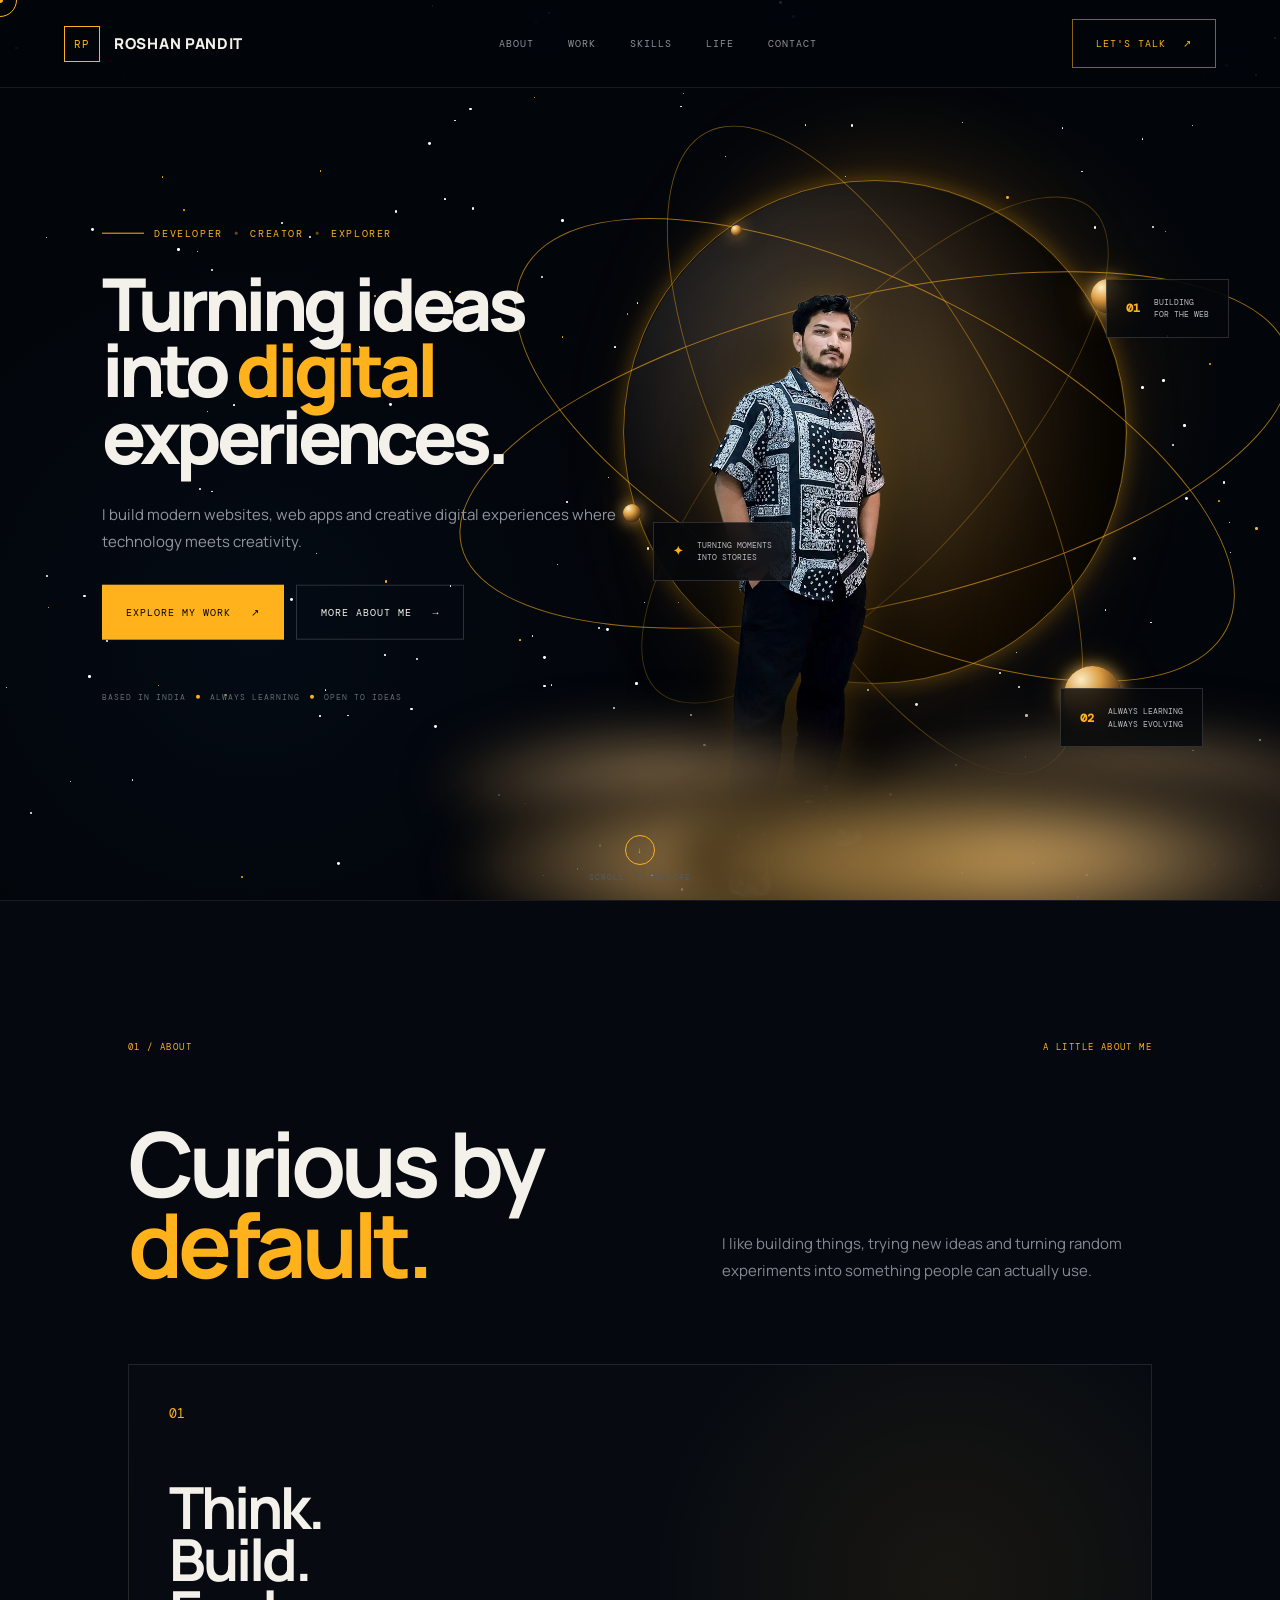
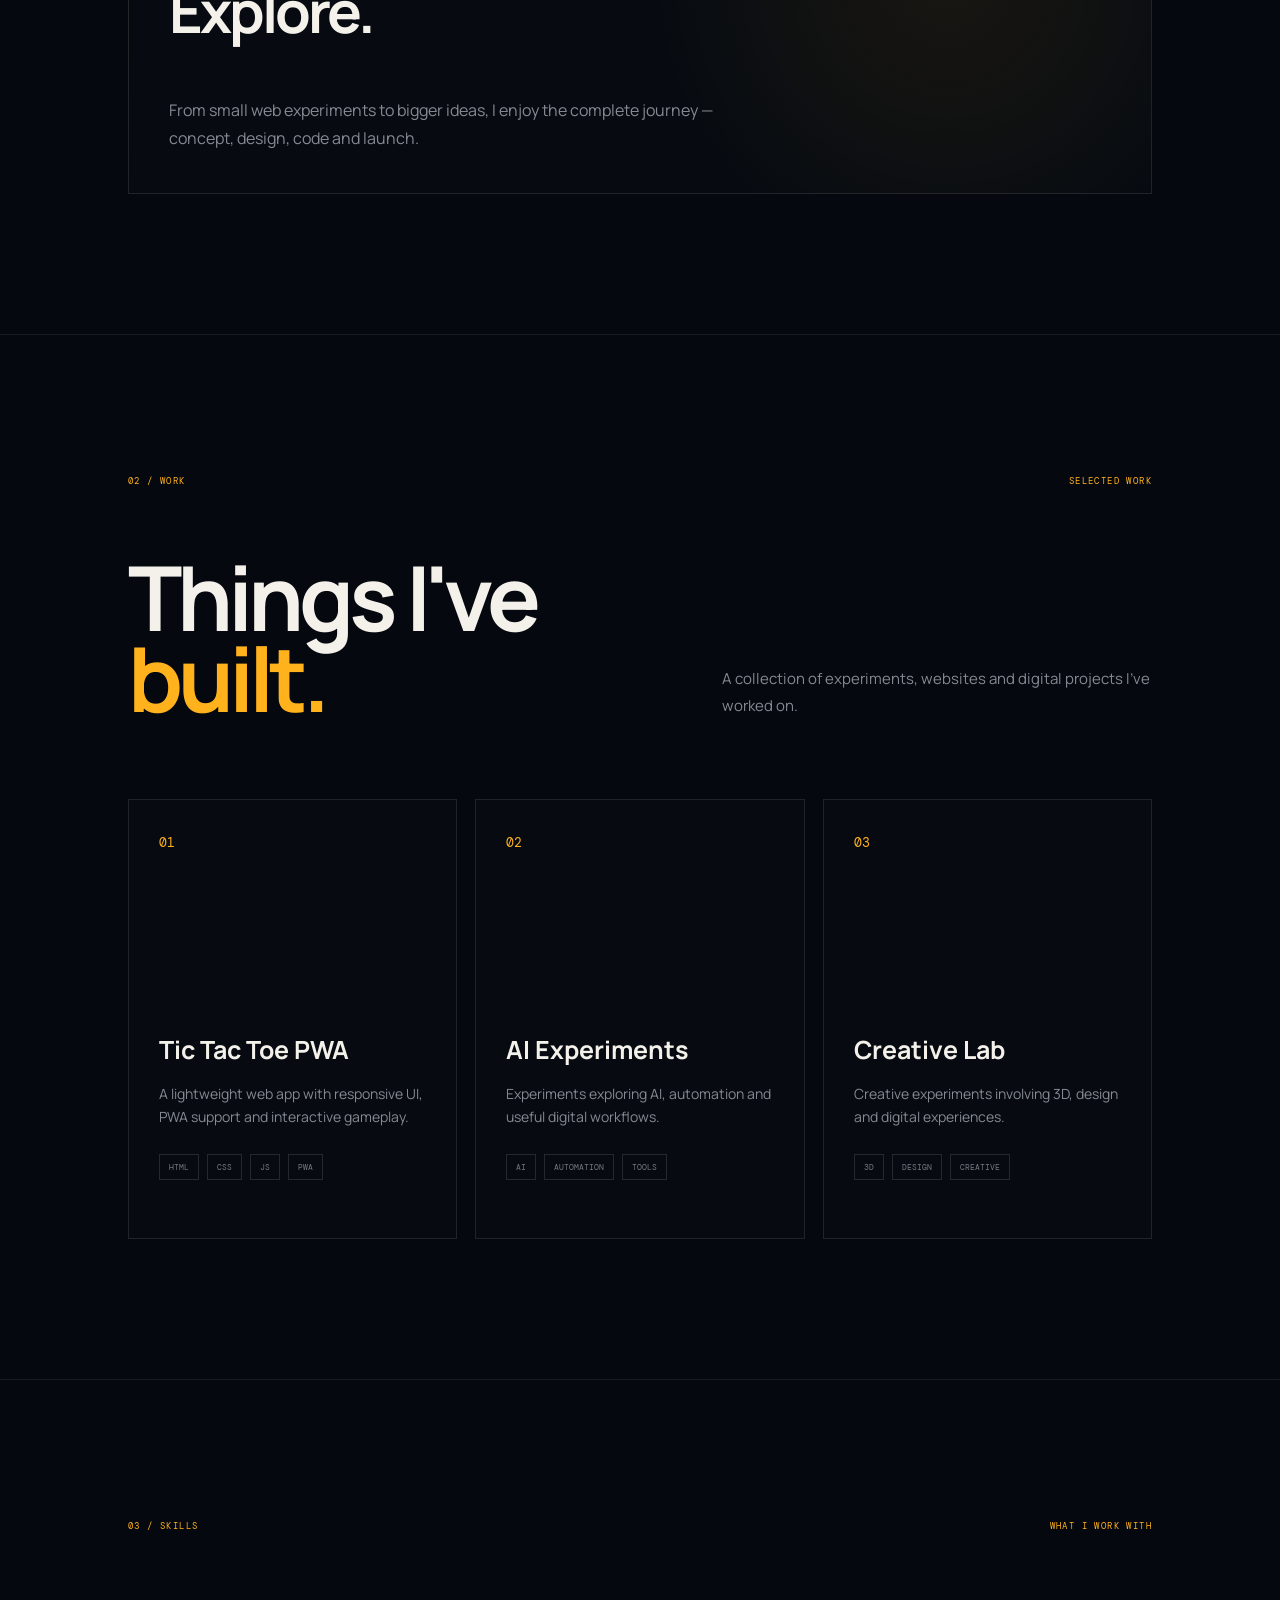
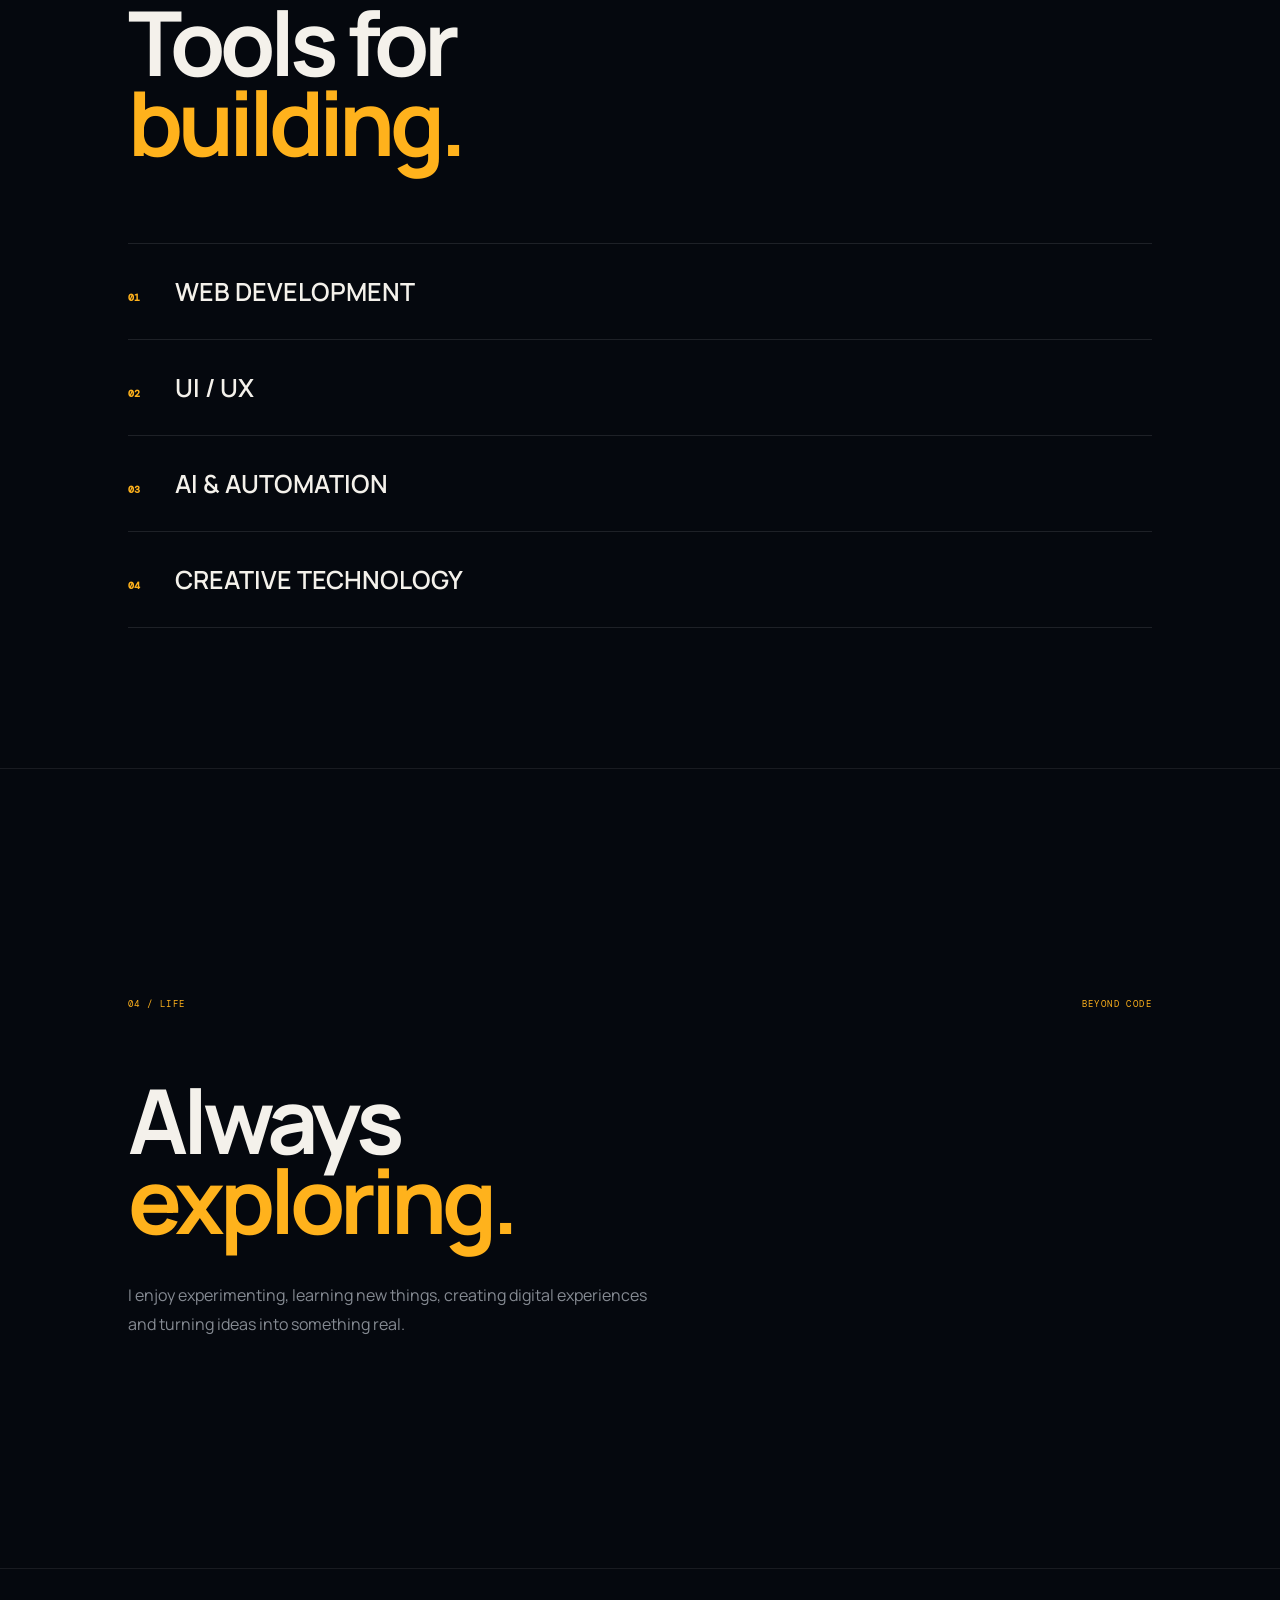
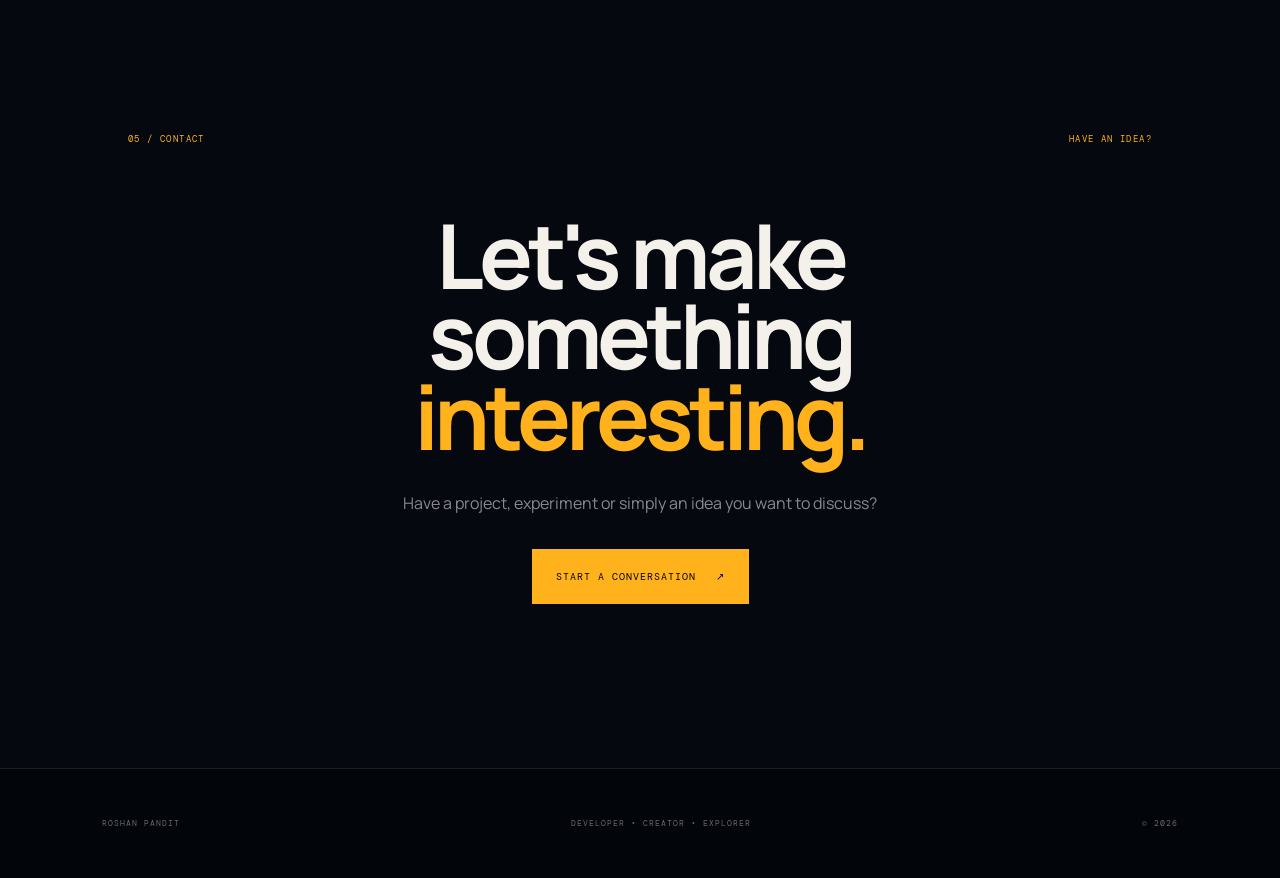
==== index.html @ 9fc3aada "Add files via upload" ====
<!DOCTYPE html>
<html lang="en">
<head>
<meta charset="UTF-8">
<meta name="viewport" content="width=device-width, initial-scale=1.0">
<title>Roshan Pandit — Developer • Creator • Explorer</title>
<link rel="preconnect" href="https://fonts.googleapis.com">
<link rel="preconnect" href="https://fonts.gstatic.com" crossorigin>
<link href="https://fonts.googleapis.com/css2?family=DM+Mono:wght@400;500&family=Manrope:wght@400;600;700;800&display=swap" rel="stylesheet">
<link rel="stylesheet" href="style.css">
</head>
<body>

<div class="cursor-dot"></div>
<div class="cursor-circle"></div>

<header class="navbar">
  <a href="#home" class="logo"><span>RP</span><strong>ROSHAN PANDIT</strong></a>
  <nav>
    <a href="#about">ABOUT</a>
    <a href="#work">WORK</a>
    <a href="#skills">SKILLS</a>
    <a href="#life">LIFE</a>
    <a href="#contact">CONTACT</a>
  </nav>
  <a href="#contact" class="talk-button">LET'S TALK <span>↗</span></a>
</header>

<main>
<section class="hero" id="home">
  <div class="star-field"></div>

  <div class="cosmic-scene">
    <div class="background-planet"><div class="planet-rim"></div></div>

    <div class="orbit orbit-one"></div>
    <div class="orbit orbit-two"></div>
    <div class="orbit orbit-three"></div>
    <div class="orbit orbit-four"></div>

    <div class="orbit-planet planet-a"></div>
    <div class="orbit-planet planet-b"></div>
    <div class="orbit-planet planet-c"></div>
    <div class="orbit-planet planet-d"></div>

    <div class="person-aura"></div>

    <div class="hero-person">
      <img src="assets/images/hero.png" alt="Roshan Pandit">
    </div>

    <div class="cloud cloud-back-left"></div>
    <div class="cloud cloud-back-right"></div>
    <div class="cloud cloud-front-left"></div>
    <div class="cloud cloud-front-center"></div>
    <div class="cloud cloud-front-right"></div>
    <div class="cloud-glow"></div>
  </div>

  <div class="hero-copy">
    <div class="eyebrow"><span></span>DEVELOPER <b>•</b> CREATOR <b>•</b> EXPLORER</div>
    <h1>Turning ideas<br>into <span>digital</span><br>experiences.</h1>
    <p>I build modern websites, web apps and creative digital experiences where technology meets creativity.</p>
    <div class="hero-buttons">
      <a href="#work" class="button button-primary">EXPLORE MY WORK <span>↗</span></a>
      <a href="#about" class="button button-outline">MORE ABOUT ME <span>→</span></a>
    </div>
    <div class="hero-meta"><span>BASED IN INDIA</span><i></i><span>ALWAYS LEARNING</span><i></i><span>OPEN TO IDEAS</span></div>
  </div>

  <div class="floating-card card-top"><strong>01</strong><span>BUILDING<br>FOR THE WEB</span></div>
  <div class="floating-card card-left"><strong>✦</strong><span>TURNING MOMENTS<br>INTO STORIES</span></div>
  <div class="floating-card card-bottom"><strong>02</strong><span>ALWAYS LEARNING<br>ALWAYS EVOLVING</span></div>

  <div class="scroll-indicator"><span>↓</span>SCROLL TO EXPLORE</div>
</section>

<section class="normal-section" id="about">
  <div class="section-label"><span>01 / ABOUT</span><span>A LITTLE ABOUT ME</span></div>
  <div class="section-intro"><h2>Curious by<br><span>default.</span></h2><p>I like building things, trying new ideas and turning random experiments into something people can actually use.</p></div>
  <div class="about-card"><small>01</small><h3>Think.<br>Build.<br>Explore.</h3><p>From small web experiments to bigger ideas, I enjoy the complete journey — concept, design, code and launch.</p></div>
</section>

<section class="normal-section" id="work">
  <div class="section-label"><span>02 / WORK</span><span>SELECTED WORK</span></div>
  <div class="section-intro"><h2>Things I've<br><span>built.</span></h2><p>A collection of experiments, websites and digital projects I've worked on.</p></div>
  <div class="work-grid">
    <article class="work-card"><small>01</small><h3>Tic Tac Toe PWA</h3><p>A lightweight web app with responsive UI, PWA support and interactive gameplay.</p><div class="tags"><span>HTML</span><span>CSS</span><span>JS</span><span>PWA</span></div></article>
    <article class="work-card"><small>02</small><h3>AI Experiments</h3><p>Experiments exploring AI, automation and useful digital workflows.</p><div class="tags"><span>AI</span><span>AUTOMATION</span><span>TOOLS</span></div></article>
    <article class="work-card"><small>03</small><h3>Creative Lab</h3><p>Creative experiments involving 3D, design and digital experiences.</p><div class="tags"><span>3D</span><span>DESIGN</span><span>CREATIVE</span></div></article>
  </div>
</section>

<section class="normal-section" id="skills">
  <div class="section-label"><span>03 / SKILLS</span><span>WHAT I WORK WITH</span></div>
  <div class="section-intro"><h2>Tools for<br><span>building.</span></h2></div>
  <div class="skills-list">
    <div><b>01</b>WEB DEVELOPMENT</div>
    <div><b>02</b>UI / UX</div>
    <div><b>03</b>AI &amp; AUTOMATION</div>
    <div><b>04</b>CREATIVE TECHNOLOGY</div>
  </div>
</section>

<section class="normal-section life-section" id="life">
  <div class="section-label"><span>04 / LIFE</span><span>BEYOND CODE</span></div>
  <h2>Always<br><span>exploring.</span></h2>
  <p>I enjoy experimenting, learning new things, creating digital experiences and turning ideas into something real.</p>
</section>

<section class="normal-section contact-section" id="contact">
  <div class="section-label"><span>05 / CONTACT</span><span>HAVE AN IDEA?</span></div>
  <h2>Let's make<br>something<br><span>interesting.</span></h2>
  <p>Have a project, experiment or simply an idea you want to discuss?</p>
  <a href="mailto:your@email.com" class="button button-primary">START A CONVERSATION <span>↗</span></a>
</section>
</main>

<footer><span>ROSHAN PANDIT</span><span>DEVELOPER • CREATOR • EXPLORER</span><span>© 2026</span></footer>
<script src="script.js"></script>
</body>
</html>
---- style.css ----
*{margin:0;padding:0;box-sizing:border-box}
html{scroll-behavior:smooth}
body{background:#02050a;color:#f4f1eb;font-family:"Manrope",sans-serif;overflow-x:hidden}
a{text-decoration:none;color:inherit}
.cursor-dot{position:fixed;width:6px;height:6px;border-radius:50%;background:#ffb21c;pointer-events:none;z-index:9999;transform:translate(-50%,-50%)}
.cursor-circle{position:fixed;width:34px;height:34px;border:1px solid #ffb21c;border-radius:50%;pointer-events:none;z-index:9998;transform:translate(-50%,-50%);transition:width .25s,height .25s,background .25s}
body.cursor-hover .cursor-circle{width:65px;height:65px;background:rgba(255,178,28,.07)}

.navbar{position:fixed;top:0;left:0;width:100%;height:88px;padding:0 5vw;display:flex;align-items:center;justify-content:space-between;background:rgba(2,5,10,.72);backdrop-filter:blur(18px);border-bottom:1px solid rgba(255,255,255,.09);z-index:1000}
.logo{display:flex;align-items:center;gap:14px;font-size:15px;letter-spacing:.7px}
.logo span{width:36px;height:36px;display:flex;align-items:center;justify-content:center;border:1px solid #ffb21c;color:#ffb21c;font-family:"DM Mono",monospace;font-size:11px}
.logo strong{font-weight:800}
.navbar nav{display:flex;gap:34px}
.navbar nav a,.talk-button{font-family:"DM Mono",monospace;font-size:10px;letter-spacing:1px;color:#8d9097;transition:.25s}
.navbar nav a:hover,.talk-button:hover{color:#ffb21c}
.talk-button{color:#ffb21c;border:1px solid rgba(255,178,28,.55);padding:17px 23px}
.talk-button span{margin-left:10px}

.hero{position:relative;height:100vh;min-height:780px;overflow:hidden;background:radial-gradient(circle at 73% 42%,rgba(255,177,35,.13),transparent 27%),radial-gradient(circle at 20% 70%,rgba(13,30,55,.24),transparent 32%),#02050a}
.star-field{position:absolute;inset:0;z-index:1;pointer-events:none}
.star{position:absolute;width:2px;height:2px;border-radius:50%;background:#fff;animation:star-float linear infinite}
.star.gold{background:#ffb21c}
@keyframes star-float{0%{transform:translate3d(0,20px,0);opacity:.15}50%{opacity:.9}100%{transform:translate3d(-25px,-70px,0);opacity:.05}}

.cosmic-scene{position:absolute;width:900px;height:900px;right:-45px;top:50%;transform:translateY(-48%);z-index:5;transition:transform .2s ease-out}
.background-planet{position:absolute;width:500px;height:500px;left:50%;top:46%;transform:translate(-50%,-50%);border-radius:50%;background:radial-gradient(circle at 30% 25%,#22252b,#0b0e14 42%,#020407 76%);box-shadow:inset -70px -50px 120px rgba(0,0,0,.95),0 0 55px rgba(255,178,28,.09);z-index:3}
.planet-rim{position:absolute;inset:-2px;border-radius:50%;border:1px solid rgba(255,178,28,.5);box-shadow:0 0 20px rgba(255,178,28,.25)}

.orbit{position:absolute;left:50%;top:48%;border:1px solid rgba(255,178,28,.6);border-radius:50%;z-index:9;transform-origin:center}
.orbit-one{width:850px;height:310px;transform:translate(-50%,-50%) rotate(-13deg);animation:orbit-spin-one 26s linear infinite}
.orbit-two{width:790px;height:330px;transform:translate(-50%,-50%) rotate(27deg);animation:orbit-spin-two 34s linear infinite reverse}
.orbit-three{width:720px;height:275px;transform:translate(-50%,-50%) rotate(62deg);opacity:.7;animation:orbit-spin-three 40s linear infinite}
.orbit-four{width:650px;height:230px;transform:translate(-50%,-50%) rotate(-48deg);opacity:.45;animation:orbit-spin-four 30s linear infinite reverse}
@keyframes orbit-spin-one{from{transform:translate(-50%,-50%) rotate(-13deg)}to{transform:translate(-50%,-50%) rotate(347deg)}}
@keyframes orbit-spin-two{from{transform:translate(-50%,-50%) rotate(27deg)}to{transform:translate(-50%,-50%) rotate(-333deg)}}
@keyframes orbit-spin-three{from{transform:translate(-50%,-50%) rotate(62deg)}to{transform:translate(-50%,-50%) rotate(422deg)}}
@keyframes orbit-spin-four{from{transform:translate(-50%,-50%) rotate(-48deg)}to{transform:translate(-50%,-50%) rotate(-408deg)}}

.orbit-planet{position:absolute;border-radius:50%;background:radial-gradient(circle at 30% 25%,#fff1c7,#dc9d42 35%,#593815 70%,#080603);box-shadow:0 0 15px rgba(255,193,92,.8),0 0 40px rgba(255,177,35,.28);z-index:12}
.planet-a{width:34px;height:34px;left:74%;top:29%;animation:planet-a 11s linear infinite}
.planet-b{width:18px;height:18px;left:22%;top:54%;animation:planet-b 14s linear infinite reverse}
.planet-c{width:57px;height:57px;left:71%;top:72%;animation:planet-c 19s linear infinite}
.planet-d{width:11px;height:11px;left:34%;top:23%;animation:planet-d 9s linear infinite reverse}
@keyframes planet-a{from{transform:rotate(0) translateX(95px)}to{transform:rotate(360deg) translateX(95px)}}
@keyframes planet-b{from{transform:rotate(0) translateX(80px)}to{transform:rotate(360deg) translateX(80px)}}
@keyframes planet-c{from{transform:rotate(0) translateX(110px)}to{transform:rotate(360deg) translateX(110px)}}
@keyframes planet-d{from{transform:rotate(0) translateX(60px)}to{transform:rotate(360deg) translateX(60px)}}

.person-aura{position:absolute;width:520px;height:680px;left:50%;top:47%;transform:translate(-50%,-50%);border-radius:50%;background:radial-gradient(ellipse,rgba(255,186,67,.32),rgba(255,157,28,.13) 38%,transparent 72%);filter:blur(38px);z-index:14}
.hero-person{position:absolute;width:560px;height:810px;left:50%;bottom:15px;transform:translateX(-50%);display:flex;align-items:flex-end;justify-content:center;z-index:20}
.hero-person img{width:100%;height:100%;object-fit:contain;object-position:center bottom;filter:drop-shadow(0 0 18px rgba(255,177,35,.2)) drop-shadow(0 30px 45px rgba(0,0,0,.8))}

.cloud{position:absolute;border-radius:50%;background:radial-gradient(ellipse,rgba(255,205,135,.52),rgba(95,79,58,.78) 35%,rgba(13,12,11,.94) 72%);filter:blur(20px);pointer-events:none}
.cloud-back-left{width:430px;height:130px;left:2%;bottom:70px;z-index:23;animation:cloud-drift 11s ease-in-out infinite alternate}
.cloud-back-right{width:500px;height:140px;right:-5%;bottom:60px;z-index:23;animation:cloud-drift 14s ease-in-out infinite alternate-reverse}
.cloud-front-left{width:500px;height:150px;left:4%;bottom:-20px;z-index:30;animation:cloud-drift 13s ease-in-out infinite alternate}
.cloud-front-center{width:650px;height:185px;left:28%;bottom:-35px;z-index:31;animation:cloud-drift 15s ease-in-out infinite alternate-reverse}
.cloud-front-right{width:500px;height:155px;right:-4%;bottom:-15px;z-index:30;animation:cloud-drift 12s ease-in-out infinite alternate}
@keyframes cloud-drift{from{transform:translateX(-28px) scale(1)}to{transform:translateX(30px) scale(1.07)}}
.cloud-glow{position:absolute;width:850px;height:210px;left:50%;bottom:-50px;transform:translateX(-50%);background:radial-gradient(ellipse,rgba(255,185,60,.38),transparent 68%);filter:blur(30px);z-index:34}

.hero-copy{position:absolute;left:8vw;top:50%;transform:translateY(-47%);width:610px;z-index:100}
.eyebrow{display:flex;align-items:center;gap:10px;color:#ffb21c;font-family:"DM Mono",monospace;font-size:10px;letter-spacing:1.6px;margin-bottom:30px}
.eyebrow span{width:42px;height:1px;background:#ffb21c}
.eyebrow b{opacity:.4}
.hero-copy h1{font-size:clamp(62px,5.7vw,94px);line-height:.91;letter-spacing:-5px;font-weight:800;margin-bottom:32px}
.hero-copy h1 span{color:#ffb21c}
.hero-copy p{max-width:560px;color:#92969e;font-size:15px;line-height:1.8;margin-bottom:30px}
.hero-buttons{display:flex;gap:12px}
.button{min-height:55px;padding:0 24px;display:inline-flex;align-items:center;justify-content:center;gap:20px;font-family:"DM Mono",monospace;font-size:10px;letter-spacing:1px;transition:transform .3s,border-color .3s,color .3s,box-shadow .3s}
.button-primary{background:#ffb21c;color:#050505}
.button-primary:hover{transform:translateY(-4px);box-shadow:0 15px 40px rgba(255,178,28,.22)}
.button-outline{border:1px solid rgba(255,255,255,.17)}
.button-outline:hover{color:#ffb21c;border-color:#ffb21c;transform:translateY(-4px)}
.hero-meta{display:flex;align-items:center;gap:10px;margin-top:52px;color:#656a72;font-family:"DM Mono",monospace;font-size:8px;letter-spacing:1px}
.hero-meta i{width:4px;height:4px;border-radius:50%;background:#ffb21c}

.floating-card{position:absolute;z-index:150;display:flex;align-items:center;gap:14px;padding:16px 19px;background:rgba(4,7,11,.78);backdrop-filter:blur(12px);border:1px solid rgba(255,255,255,.15);font-family:"DM Mono",monospace;transition:.3s}
.floating-card:hover{border-color:#ffb21c;transform:translateY(-5px)}
.floating-card strong{color:#ffb21c;font-size:12px}
.floating-card span{color:#b8bbc0;font-size:8px;line-height:1.55}
.card-top{right:4%;top:31%}.card-left{left:51%;top:58%}.card-bottom{right:6%;bottom:17%}

.scroll-indicator{position:absolute;left:50%;bottom:18px;transform:translateX(-50%);z-index:200;display:flex;flex-direction:column;align-items:center;gap:7px;color:#555b64;font-family:"DM Mono",monospace;font-size:8px;letter-spacing:1px}
.scroll-indicator span{width:30px;height:30px;display:flex;align-items:center;justify-content:center;border:1px solid #ffb21c;border-radius:50%;color:#ffb21c}

.normal-section{position:relative;min-height:800px;padding:140px 10vw;background:#05080e;border-top:1px solid rgba(255,255,255,.08)}
.section-label{display:flex;justify-content:space-between;color:#ffb21c;font-family:"DM Mono",monospace;font-size:9px;letter-spacing:1.4px;margin-bottom:70px}
.section-intro{display:flex;align-items:flex-end;justify-content:space-between;gap:70px;margin-bottom:80px}
.section-intro h2,.life-section h2,.contact-section h2{font-size:clamp(58px,7vw,100px);line-height:.9;letter-spacing:-5px}
.section-intro h2 span,.life-section h2 span,.contact-section h2 span{color:#ffb21c}
.section-intro p{max-width:430px;color:#858a92;font-size:15px;line-height:1.8}
.about-card{min-height:430px;padding:40px;display:flex;flex-direction:column;justify-content:space-between;border:1px solid rgba(255,255,255,.1);background:radial-gradient(circle at 80% 50%,rgba(255,178,28,.07),transparent 35%),#070b11}
.about-card small{color:#ffb21c;font-family:"DM Mono",monospace}
.about-card h3{font-size:58px;line-height:.9;letter-spacing:-3px}
.about-card p{max-width:600px;color:#858a92;line-height:1.8}
.work-grid{display:grid;grid-template-columns:repeat(3,1fr);gap:18px}
.work-card{min-height:440px;padding:30px;border:1px solid rgba(255,255,255,.1);background:#070b11;transition:.3s}
.work-card:hover{transform:translateY(-8px);border-color:rgba(255,178,28,.5)}
.work-card small{color:#ffb21c;font-family:"DM Mono",monospace}
.work-card h3{margin-top:180px;font-size:25px}
.work-card p{margin-top:15px;color:#858a92;line-height:1.7;font-size:14px}
.tags{display:flex;flex-wrap:wrap;gap:8px;margin-top:25px}.tags span{padding:7px 9px;border:1px solid rgba(255,255,255,.12);color:#747a82;font-family:"DM Mono",monospace;font-size:8px}
.skills-list{border-top:1px solid rgba(255,255,255,.1)}
.skills-list div{padding:30px 0;border-bottom:1px solid rgba(255,255,255,.1);font-size:25px;font-weight:600;transition:.3s}
.skills-list div:hover{color:#ffb21c;padding-left:15px}.skills-list b{margin-right:35px;color:#ffb21c;font-family:"DM Mono",monospace;font-size:10px}
.life-section{display:flex;flex-direction:column;justify-content:center}.life-section p{max-width:520px;margin-top:40px;color:#858a92;line-height:1.8}
.contact-section{display:flex;flex-direction:column;align-items:center;justify-content:center;text-align:center}.contact-section .section-label{width:100%}.contact-section p{margin:35px 0;color:#858a92}
footer{min-height:110px;padding:0 8vw;display:flex;align-items:center;justify-content:space-between;border-top:1px solid rgba(255,255,255,.1);color:#626870;font-family:"DM Mono",monospace;font-size:8px;letter-spacing:1px}

@media(max-width:1000px){
.navbar{padding:0 25px}.navbar nav{display:none}
.hero{min-height:900px;height:1000px}.hero-copy{left:25px;top:120px;transform:none;width:calc(100% - 50px)}
.hero-copy h1{font-size:55px;letter-spacing:-3px}
.cosmic-scene{width:680px;height:680px;right:50%;top:69%;transform:translate(50%,-50%)}
.hero-person{width:450px;height:650px}.background-planet{width:390px;height:390px}
.floating-card{display:none}.normal-section{padding:100px 25px}.section-intro{flex-direction:column;align-items:flex-start}.work-grid{grid-template-columns:1fr}
footer{padding:30px 25px;flex-direction:column;gap:15px}
}
@media(max-width:600px){
.logo strong{display:none}.talk-button{padding:13px 15px}.hero-copy h1{font-size:48px}
.hero-buttons{flex-direction:column;align-items:flex-start}.hero-meta{flex-wrap:wrap;line-height:2}
.cosmic-scene{transform:translate(50%,-50%) scale(.78)}
.section-intro h2,.life-section h2,.contact-section h2{font-size:55px;letter-spacing:-3px}.about-card h3{font-size:45px}
}
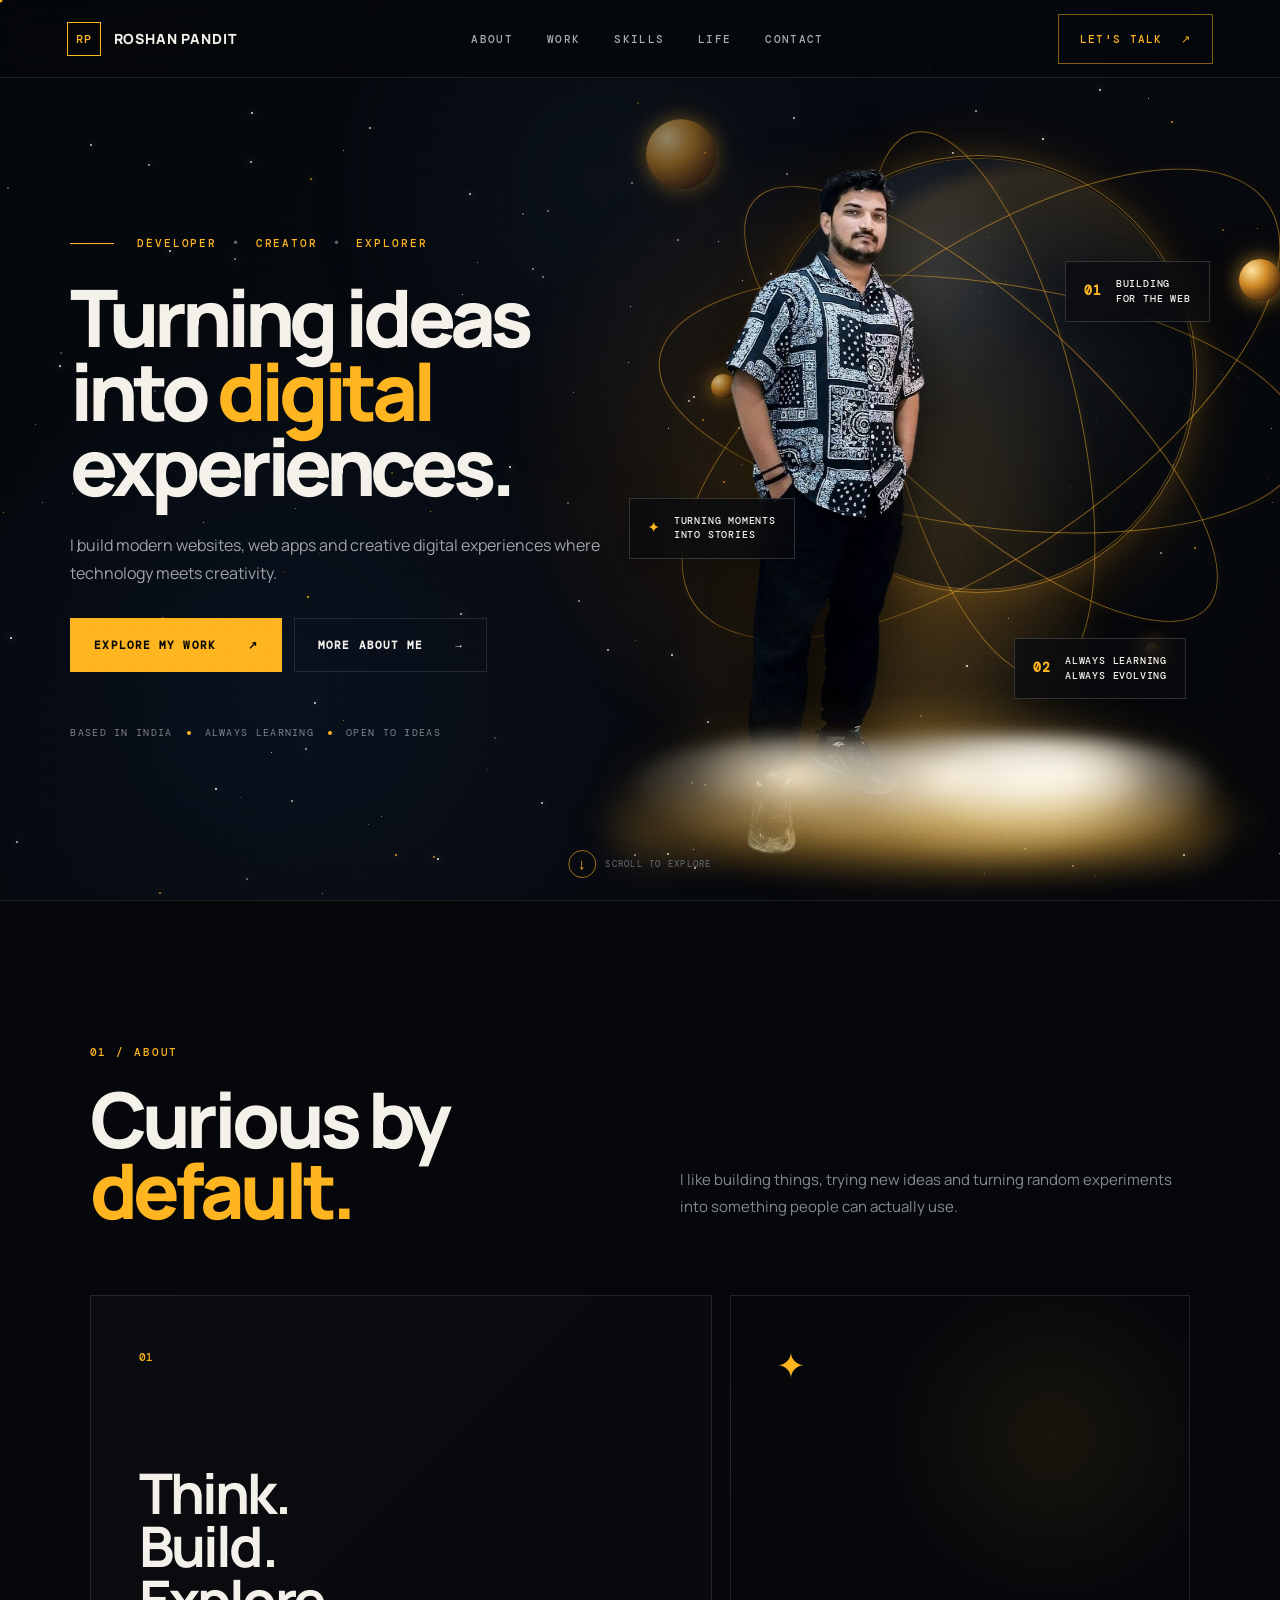
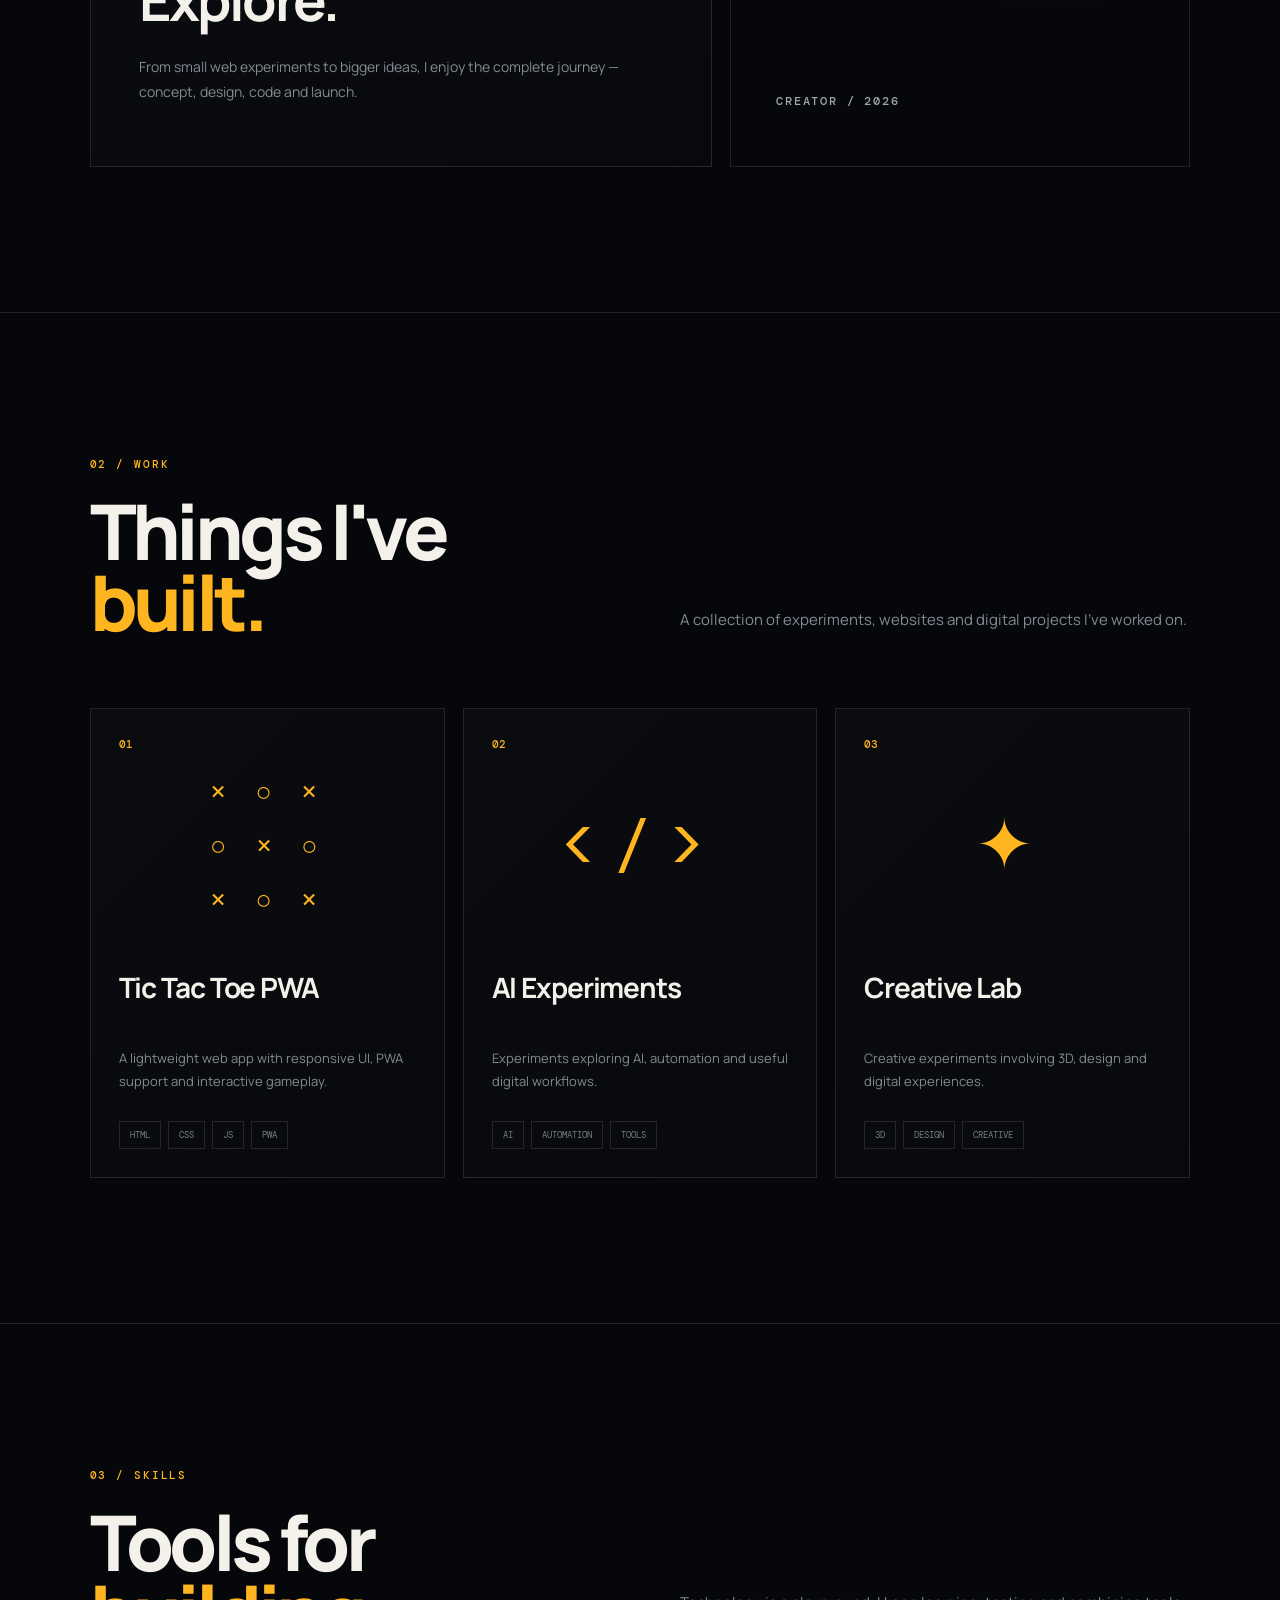
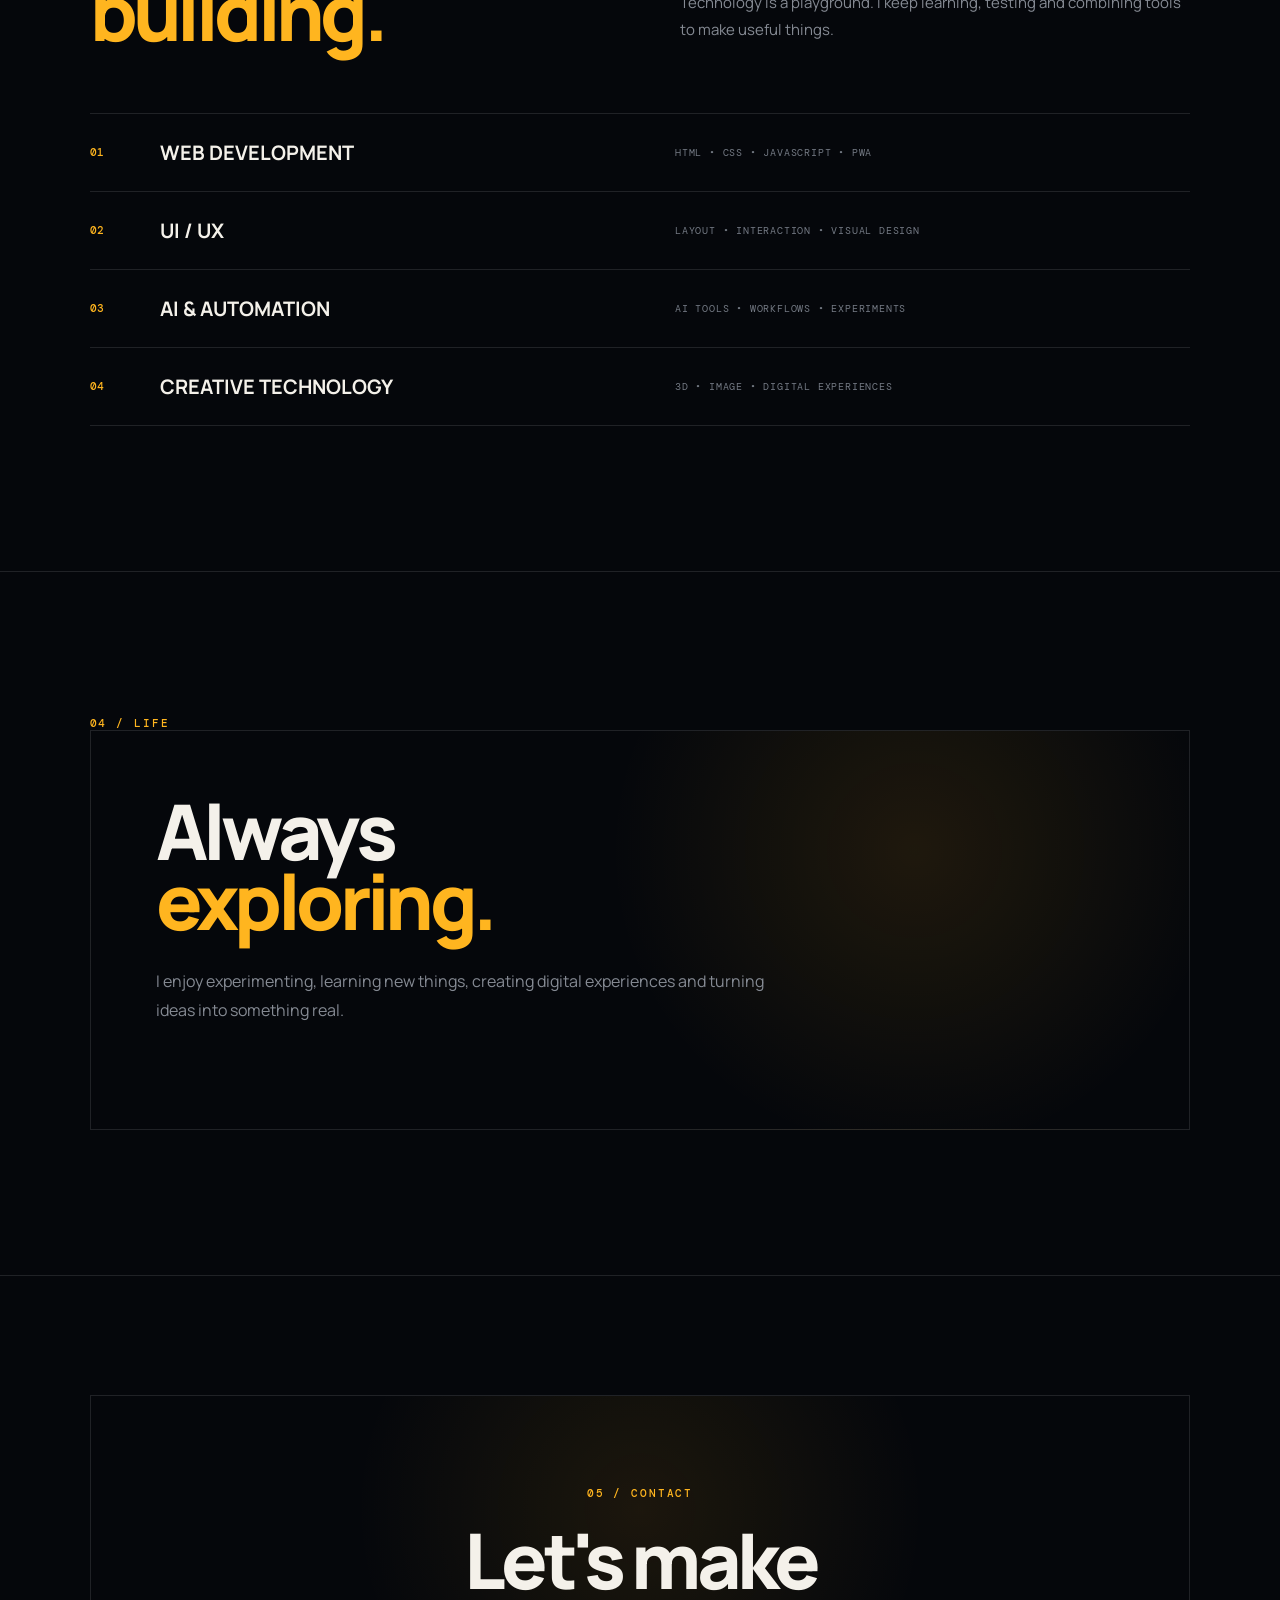
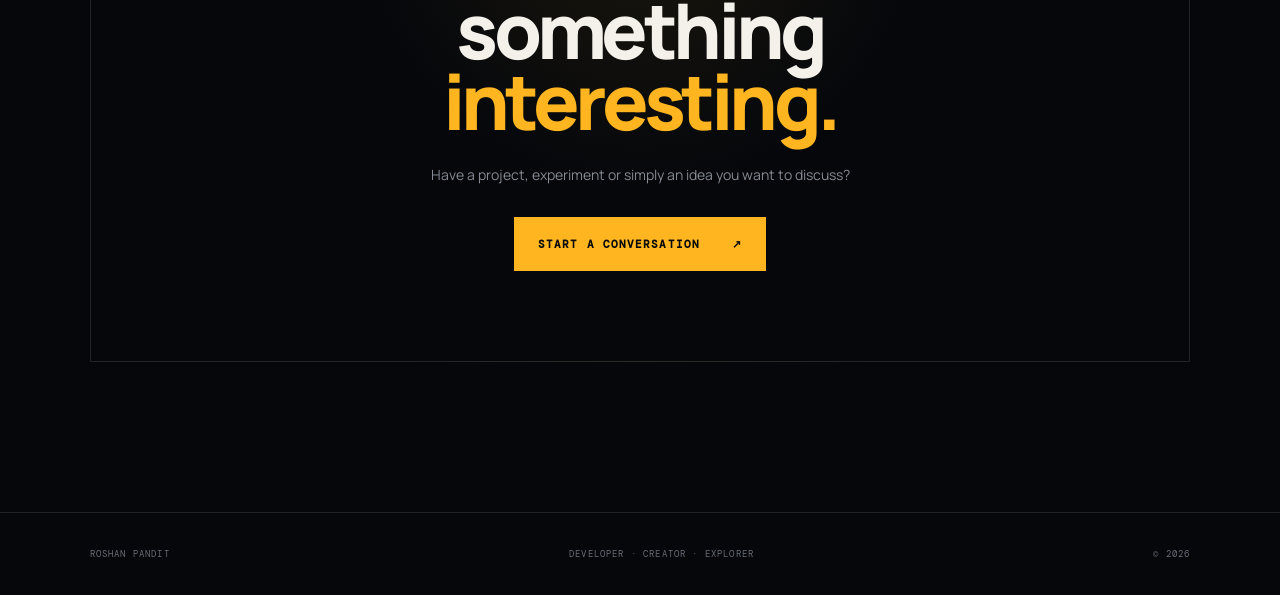
==== commit fef01018: "Add files via upload" ====
--- a/index.html
+++ b/index.html
@@ -1,122 +1,196 @@
 <!DOCTYPE html>
 <html lang="en">
 <head>
-<meta charset="UTF-8">
-<meta name="viewport" content="width=device-width, initial-scale=1.0">
-<title>Roshan Pandit — Developer • Creator • Explorer</title>
-<link rel="preconnect" href="https://fonts.googleapis.com">
-<link rel="preconnect" href="https://fonts.gstatic.com" crossorigin>
-<link href="https://fonts.googleapis.com/css2?family=DM+Mono:wght@400;500&family=Manrope:wght@400;600;700;800&display=swap" rel="stylesheet">
-<link rel="stylesheet" href="style.css">
+  <meta charset="UTF-8">
+  <meta name="viewport" content="width=device-width, initial-scale=1.0">
+  <meta name="theme-color" content="#05070b">
+  <meta name="description" content="Roshan Pandit — Developer, Creator, Explorer.">
+  <title>Roshan Pandit — Developer • Creator • Explorer</title>
+  <link rel="preconnect" href="https://fonts.googleapis.com">
+  <link rel="preconnect" href="https://fonts.gstatic.com" crossorigin>
+  <link href="https://fonts.googleapis.com/css2?family=DM+Mono:wght@400;500&family=Manrope:wght@400;500;600;700;800&display=swap" rel="stylesheet">
+  <link rel="stylesheet" href="style.css?v=5">
 </head>
 <body>
+  <div class="cursor-dot"></div>
+  <div class="cursor-ring"></div>
 
-<div class="cursor-dot"></div>
-<div class="cursor-circle"></div>
+  <header class="site-header">
+    <a class="brand" href="#home" aria-label="Roshan Pandit home">
+      <span class="brand-mark">RP</span>
+      <span>ROSHAN PANDIT</span>
+    </a>
+    <nav class="nav">
+      <a href="#about">ABOUT</a>
+      <a href="#work">WORK</a>
+      <a href="#skills">SKILLS</a>
+      <a href="#life">LIFE</a>
+      <a href="#contact">CONTACT</a>
+    </nav>
+    <a class="talk-link magnetic" href="#contact">LET'S TALK <span>↗</span></a>
+  </header>
 
-<header class="navbar">
-  <a href="#home" class="logo"><span>RP</span><strong>ROSHAN PANDIT</strong></a>
-  <nav>
-    <a href="#about">ABOUT</a>
-    <a href="#work">WORK</a>
-    <a href="#skills">SKILLS</a>
-    <a href="#life">LIFE</a>
-    <a href="#contact">CONTACT</a>
-  </nav>
-  <a href="#contact" class="talk-button">LET'S TALK <span>↗</span></a>
-</header>
+  <main>
+    <section class="hero" id="home">
+      <div class="space-layer space-stars" aria-hidden="true"></div>
+      <div class="space-layer dust" aria-hidden="true"></div>
 
-<main>
-<section class="hero" id="home">
-  <div class="star-field"></div>
+      <div class="hero-glow" aria-hidden="true"></div>
 
-  <div class="cosmic-scene">
-    <div class="background-planet"><div class="planet-rim"></div></div>
+      <!-- Cosmic environment behind the portrait -->
+      <div class="cosmos" aria-hidden="true">
+        <div class="giant-planet">
+          <div class="planet-highlight"></div>
+        </div>
 
-    <div class="orbit orbit-one"></div>
-    <div class="orbit orbit-two"></div>
-    <div class="orbit orbit-three"></div>
-    <div class="orbit orbit-four"></div>
+        <div class="orbit orbit-a"></div>
+        <div class="orbit orbit-b"></div>
+        <div class="orbit orbit-c"></div>
+        <div class="orbit orbit-d"></div>
 
-    <div class="orbit-planet planet-a"></div>
-    <div class="orbit-planet planet-b"></div>
-    <div class="orbit-planet planet-c"></div>
-    <div class="orbit-planet planet-d"></div>
+        <span class="planet planet-one"></span>
+        <span class="planet planet-two"></span>
+        <span class="planet planet-three"></span>
+        <span class="planet planet-four"></span>
+      </div>
 
-    <div class="person-aura"></div>
+      <div class="hero-content">
+        <div class="hero-copy">
+          <div class="eyebrow"><span></span> DEVELOPER <b>•</b> CREATOR <b>•</b> EXPLORER</div>
+          <h1>Turning ideas<br>into <em>digital</em><br>experiences.</h1>
+          <p>I build modern websites, web apps and creative digital experiences where technology meets creativity.</p>
+          <div class="hero-actions">
+            <a class="btn btn-primary magnetic" href="#work">EXPLORE MY WORK <span>↗</span></a>
+            <a class="btn btn-secondary magnetic" href="#about">MORE ABOUT ME <span>→</span></a>
+          </div>
+          <div class="hero-meta">
+            <span>BASED IN INDIA</span><i></i>
+            <span>ALWAYS LEARNING</span><i></i>
+            <span>OPEN TO IDEAS</span>
+          </div>
+        </div>
 
-    <div class="hero-person">
-      <img src="assets/images/hero.png" alt="Roshan Pandit">
-    </div>
+        <!-- Portrait is the only personal image on the page -->
+        <div class="portrait-stage" aria-label="Roshan Pandit portrait">
+          <div class="portrait-aura" aria-hidden="true"></div>
+          <img class="hero-person" src="assets/images/hero.png" alt="Roshan Pandit">
+          <div class="person-light" aria-hidden="true"></div>
 
-    <div class="cloud cloud-back-left"></div>
-    <div class="cloud cloud-back-right"></div>
-    <div class="cloud cloud-front-left"></div>
-    <div class="cloud cloud-front-center"></div>
-    <div class="cloud cloud-front-right"></div>
-    <div class="cloud-glow"></div>
-  </div>
+          <!-- Foreground clouds: these sit above the lower part of the portrait -->
+          <div class="cloud-bank" aria-hidden="true">
+            <div class="cloud cloud-1"></div>
+            <div class="cloud cloud-2"></div>
+            <div class="cloud cloud-3"></div>
+            <div class="cloud cloud-4"></div>
+            <div class="cloud-haze"></div>
+          </div>
 
-  <div class="hero-copy">
-    <div class="eyebrow"><span></span>DEVELOPER <b>•</b> CREATOR <b>•</b> EXPLORER</div>
-    <h1>Turning ideas<br>into <span>digital</span><br>experiences.</h1>
-    <p>I build modern websites, web apps and creative digital experiences where technology meets creativity.</p>
-    <div class="hero-buttons">
-      <a href="#work" class="button button-primary">EXPLORE MY WORK <span>↗</span></a>
-      <a href="#about" class="button button-outline">MORE ABOUT ME <span>→</span></a>
-    </div>
-    <div class="hero-meta"><span>BASED IN INDIA</span><i></i><span>ALWAYS LEARNING</span><i></i><span>OPEN TO IDEAS</span></div>
-  </div>
+          <div class="floating-card card-top">
+            <strong>01</strong>
+            <span>BUILDING<br>FOR THE WEB</span>
+          </div>
+          <div class="floating-card card-left">
+            <strong>✦</strong>
+            <span>TURNING MOMENTS<br>INTO STORIES</span>
+          </div>
+          <div class="floating-card card-bottom">
+            <strong>02</strong>
+            <span>ALWAYS LEARNING<br>ALWAYS EVOLVING</span>
+          </div>
+        </div>
+      </div>
 
-  <div class="floating-card card-top"><strong>01</strong><span>BUILDING<br>FOR THE WEB</span></div>
-  <div class="floating-card card-left"><strong>✦</strong><span>TURNING MOMENTS<br>INTO STORIES</span></div>
-  <div class="floating-card card-bottom"><strong>02</strong><span>ALWAYS LEARNING<br>ALWAYS EVOLVING</span></div>
+      <div class="scroll-hint"><span>↓</span> SCROLL TO EXPLORE</div>
+    </section>
 
-  <div class="scroll-indicator"><span>↓</span>SCROLL TO EXPLORE</div>
-</section>
+    <section class="section about" id="about">
+      <div class="section-kicker">01 / ABOUT</div>
+      <div class="section-heading-row">
+        <h2>Curious by<br><em>default.</em></h2>
+        <p>I like building things, trying new ideas and turning random experiments into something people can actually use.</p>
+      </div>
+      <div class="about-grid">
+        <div class="about-panel">
+          <span class="index">01</span>
+          <h3>Think.<br>Build.<br>Explore.</h3>
+          <p>From small web experiments to bigger ideas, I enjoy the complete journey — concept, design, code and launch.</p>
+        </div>
+        <div class="quote-panel">
+          <span>✦</span>
+          <p>CREATOR / 2026</p>
+        </div>
+      </div>
+    </section>
 
-<section class="normal-section" id="about">
-  <div class="section-label"><span>01 / ABOUT</span><span>A LITTLE ABOUT ME</span></div>
-  <div class="section-intro"><h2>Curious by<br><span>default.</span></h2><p>I like building things, trying new ideas and turning random experiments into something people can actually use.</p></div>
-  <div class="about-card"><small>01</small><h3>Think.<br>Build.<br>Explore.</h3><p>From small web experiments to bigger ideas, I enjoy the complete journey — concept, design, code and launch.</p></div>
-</section>
+    <section class="section work" id="work">
+      <div class="section-kicker">02 / WORK</div>
+      <div class="section-heading-row">
+        <h2>Things I've<br><em>built.</em></h2>
+        <p>A collection of experiments, websites and digital projects I've worked on.</p>
+      </div>
+      <div class="work-grid">
+        <article class="work-card magnetic-card">
+          <span class="card-number">01</span>
+          <div class="card-icon">× ○ ×<br>○ × ○<br>× ○ ×</div>
+          <h3>Tic Tac Toe PWA</h3>
+          <p>A lightweight web app with responsive UI, PWA support and interactive gameplay.</p>
+          <div class="tags"><span>HTML</span><span>CSS</span><span>JS</span><span>PWA</span></div>
+        </article>
+        <article class="work-card magnetic-card">
+          <span class="card-number">02</span>
+          <div class="card-icon code-symbol">&lt;/&gt;</div>
+          <h3>AI Experiments</h3>
+          <p>Experiments exploring AI, automation and useful digital workflows.</p>
+          <div class="tags"><span>AI</span><span>AUTOMATION</span><span>TOOLS</span></div>
+        </article>
+        <article class="work-card magnetic-card">
+          <span class="card-number">03</span>
+          <div class="card-icon spark">✦</div>
+          <h3>Creative Lab</h3>
+          <p>Creative experiments involving 3D, design and digital experiences.</p>
+          <div class="tags"><span>3D</span><span>DESIGN</span><span>CREATIVE</span></div>
+        </article>
+      </div>
+    </section>
 
-<section class="normal-section" id="work">
-  <div class="section-label"><span>02 / WORK</span><span>SELECTED WORK</span></div>
-  <div class="section-intro"><h2>Things I've<br><span>built.</span></h2><p>A collection of experiments, websites and digital projects I've worked on.</p></div>
-  <div class="work-grid">
-    <article class="work-card"><small>01</small><h3>Tic Tac Toe PWA</h3><p>A lightweight web app with responsive UI, PWA support and interactive gameplay.</p><div class="tags"><span>HTML</span><span>CSS</span><span>JS</span><span>PWA</span></div></article>
-    <article class="work-card"><small>02</small><h3>AI Experiments</h3><p>Experiments exploring AI, automation and useful digital workflows.</p><div class="tags"><span>AI</span><span>AUTOMATION</span><span>TOOLS</span></div></article>
-    <article class="work-card"><small>03</small><h3>Creative Lab</h3><p>Creative experiments involving 3D, design and digital experiences.</p><div class="tags"><span>3D</span><span>DESIGN</span><span>CREATIVE</span></div></article>
-  </div>
-</section>
+    <section class="section skills" id="skills">
+      <div class="section-kicker">03 / SKILLS</div>
+      <div class="section-heading-row">
+        <h2>Tools for<br><em>building.</em></h2>
+        <p>Technology is a playground. I keep learning, testing and combining tools to make useful things.</p>
+      </div>
+      <div class="skill-list">
+        <div><span>01</span><strong>WEB DEVELOPMENT</strong><small>HTML • CSS • JAVASCRIPT • PWA</small></div>
+        <div><span>02</span><strong>UI / UX</strong><small>LAYOUT • INTERACTION • VISUAL DESIGN</small></div>
+        <div><span>03</span><strong>AI & AUTOMATION</strong><small>AI TOOLS • WORKFLOWS • EXPERIMENTS</small></div>
+        <div><span>04</span><strong>CREATIVE TECHNOLOGY</strong><small>3D • IMAGE • DIGITAL EXPERIENCES</small></div>
+      </div>
+    </section>
 
-<section class="normal-section" id="skills">
-  <div class="section-label"><span>03 / SKILLS</span><span>WHAT I WORK WITH</span></div>
-  <div class="section-intro"><h2>Tools for<br><span>building.</span></h2></div>
-  <div class="skills-list">
-    <div><b>01</b>WEB DEVELOPMENT</div>
-    <div><b>02</b>UI / UX</div>
-    <div><b>03</b>AI &amp; AUTOMATION</div>
-    <div><b>04</b>CREATIVE TECHNOLOGY</div>
-  </div>
-</section>
+    <section class="section life" id="life">
+      <div class="section-kicker">04 / LIFE</div>
+      <div class="life-box">
+        <h2>Always<br><em>exploring.</em></h2>
+        <p>I enjoy experimenting, learning new things, creating digital experiences and turning ideas into something real.</p>
+      </div>
+    </section>
 
-<section class="normal-section life-section" id="life">
-  <div class="section-label"><span>04 / LIFE</span><span>BEYOND CODE</span></div>
-  <h2>Always<br><span>exploring.</span></h2>
-  <p>I enjoy experimenting, learning new things, creating digital experiences and turning ideas into something real.</p>
-</section>
+    <section class="section contact" id="contact">
+      <div class="contact-box">
+        <div class="section-kicker">05 / CONTACT</div>
+        <h2>Let's make<br>something<br><em>interesting.</em></h2>
+        <p>Have a project, experiment or simply an idea you want to discuss?</p>
+        <a class="btn btn-primary magnetic" href="mailto:hello@roshanpandit.dev">START A CONVERSATION <span>↗</span></a>
+      </div>
+    </section>
+  </main>
 
-<section class="normal-section contact-section" id="contact">
-  <div class="section-label"><span>05 / CONTACT</span><span>HAVE AN IDEA?</span></div>
-  <h2>Let's make<br>something<br><span>interesting.</span></h2>
-  <p>Have a project, experiment or simply an idea you want to discuss?</p>
-  <a href="mailto:your@email.com" class="button button-primary">START A CONVERSATION <span>↗</span></a>
-</section>
-</main>
+  <footer>
+    <span>ROSHAN PANDIT</span>
+    <span>DEVELOPER · CREATOR · EXPLORER</span>
+    <span>© 2026</span>
+  </footer>
 
-<footer><span>ROSHAN PANDIT</span><span>DEVELOPER • CREATOR • EXPLORER</span><span>© 2026</span></footer>
-<script src="script.js"></script>
+  <script src="script.js?v=5"></script>
 </body>
 </html>
--- a/style.css
+++ b/style.css
@@ -1,125 +1,185 @@
-*{margin:0;padding:0;box-sizing:border-box}
+*{box-sizing:border-box}
+:root{
+  --bg:#05070b;
+  --bg2:#080b12;
+  --text:#f4f1ea;
+  --muted:#9297a1;
+  --gold:#ffb51f;
+  --gold2:#ffcc62;
+  --line:rgba(255,255,255,.11);
+  --mono:"DM Mono",monospace;
+  --sans:"Manrope",system-ui,sans-serif;
+}
 html{scroll-behavior:smooth}
-body{background:#02050a;color:#f4f1eb;font-family:"Manrope",sans-serif;overflow-x:hidden}
-a{text-decoration:none;color:inherit}
-.cursor-dot{position:fixed;width:6px;height:6px;border-radius:50%;background:#ffb21c;pointer-events:none;z-index:9999;transform:translate(-50%,-50%)}
-.cursor-circle{position:fixed;width:34px;height:34px;border:1px solid #ffb21c;border-radius:50%;pointer-events:none;z-index:9998;transform:translate(-50%,-50%);transition:width .25s,height .25s,background .25s}
-body.cursor-hover .cursor-circle{width:65px;height:65px;background:rgba(255,178,28,.07)}
+body{margin:0;background:var(--bg);color:var(--text);font-family:var(--sans);overflow-x:hidden}
+body:before{content:"";position:fixed;inset:0;pointer-events:none;z-index:20;opacity:.15;background-image:radial-gradient(rgba(255,255,255,.7) .5px,transparent .7px);background-size:5px 5px;mix-blend-mode:soft-light}
+a{color:inherit;text-decoration:none}
+.site-header{height:78px;position:fixed;top:0;left:0;right:0;z-index:50;display:flex;align-items:center;justify-content:space-between;padding:0 5.2%;border-bottom:1px solid var(--line);background:rgba(5,7,11,.72);backdrop-filter:blur(18px)}
+.brand{display:flex;align-items:center;gap:13px;font-weight:800;letter-spacing:.06em;font-size:14px}
+.brand-mark{width:34px;height:34px;border:1px solid var(--gold);display:grid;place-items:center;color:var(--gold);font:500 12px var(--mono)}
+.nav{display:flex;gap:34px}
+.nav a,.talk-link{font:500 11px var(--mono);letter-spacing:.12em;color:#a8abb2;transition:.25s}
+.nav a:hover,.talk-link:hover{color:var(--gold)}
+.talk-link{color:var(--gold);border:1px solid rgba(255,181,31,.5);padding:17px 21px}
+.talk-link span{margin-left:10px}
 
-.navbar{position:fixed;top:0;left:0;width:100%;height:88px;padding:0 5vw;display:flex;align-items:center;justify-content:space-between;background:rgba(2,5,10,.72);backdrop-filter:blur(18px);border-bottom:1px solid rgba(255,255,255,.09);z-index:1000}
-.logo{display:flex;align-items:center;gap:14px;font-size:15px;letter-spacing:.7px}
-.logo span{width:36px;height:36px;display:flex;align-items:center;justify-content:center;border:1px solid #ffb21c;color:#ffb21c;font-family:"DM Mono",monospace;font-size:11px}
-.logo strong{font-weight:800}
-.navbar nav{display:flex;gap:34px}
-.navbar nav a,.talk-button{font-family:"DM Mono",monospace;font-size:10px;letter-spacing:1px;color:#8d9097;transition:.25s}
-.navbar nav a:hover,.talk-button:hover{color:#ffb21c}
-.talk-button{color:#ffb21c;border:1px solid rgba(255,178,28,.55);padding:17px 23px}
-.talk-button span{margin-left:10px}
+.hero{min-height:100vh;height:max(760px,100vh);position:relative;overflow:hidden;background:
+ radial-gradient(circle at 76% 46%,rgba(255,170,35,.16),transparent 24%),
+ radial-gradient(circle at 22% 76%,rgba(20,47,86,.22),transparent 31%),
+ linear-gradient(120deg,#04070b,#070a10 55%,#05070a)}
+.space-layer{position:absolute;inset:0;pointer-events:none}
+.space-stars{z-index:1}
+.space-stars i{position:absolute;width:2px;height:2px;border-radius:50%;background:#fff;box-shadow:0 0 8px rgba(255,255,255,.8);animation:starFloat var(--d) linear infinite;opacity:var(--o)}
+.space-stars i:nth-child(3n){width:1px;height:1px}
+.space-stars i:nth-child(5n){background:var(--gold);box-shadow:0 0 9px var(--gold)}
+@keyframes starFloat{0%{transform:translate3d(0,0,0);opacity:.2}50%{opacity:1}100%{transform:translate3d(var(--x),var(--y),0);opacity:.15}}
+.dust{z-index:0;background:radial-gradient(ellipse at 70% 80%,rgba(255,184,65,.13),transparent 20%),radial-gradient(ellipse at 47% 20%,rgba(49,75,113,.12),transparent 30%);filter:blur(12px)}
+.hero-content{position:relative;z-index:10;max-width:1380px;height:100%;margin:auto;padding:150px 5.5% 55px;display:grid;grid-template-columns:48% 52%;align-items:center}
+.hero-copy{position:relative;z-index:14;margin-top:-20px}
+.eyebrow,.section-kicker{font:500 11px var(--mono);letter-spacing:.17em;color:var(--gold)}
+.eyebrow span{display:inline-block;width:44px;height:1px;background:var(--gold);vertical-align:middle;margin-right:14px}
+.eyebrow b{color:#62666d;margin:0 6px}
+h1{font-size:clamp(62px,6.2vw,101px);line-height:.94;letter-spacing:-.065em;margin:30px 0 28px;font-weight:800}
+h1 em,h2 em{font-style:normal;color:var(--gold)}
+.hero-copy>p{max-width:610px;color:#9da1aa;font-size:16px;line-height:1.75;margin:0 0 31px}
+.hero-actions{display:flex;gap:12px;flex-wrap:wrap}
+.btn{min-height:54px;padding:0 23px;display:inline-flex;align-items:center;justify-content:center;gap:32px;border:1px solid var(--line);font:600 11px var(--mono);letter-spacing:.1em;transition:transform .25s,background .25s,border .25s}
+.btn-primary{background:var(--gold);color:#08090b;border-color:var(--gold)}
+.btn-primary:hover{background:#ffd05d}
+.btn-secondary:hover{border-color:rgba(255,181,31,.6);background:rgba(255,181,31,.06)}
+.hero-meta{display:flex;gap:14px;align-items:center;margin-top:54px;color:#7f848d;font:400 10px var(--mono);letter-spacing:.13em}
+.hero-meta i{width:4px;height:4px;border-radius:50%;background:var(--gold)}
 
-.hero{position:relative;height:100vh;min-height:780px;overflow:hidden;background:radial-gradient(circle at 73% 42%,rgba(255,177,35,.13),transparent 27%),radial-gradient(circle at 20% 70%,rgba(13,30,55,.24),transparent 32%),#02050a}
-.star-field{position:absolute;inset:0;z-index:1;pointer-events:none}
-.star{position:absolute;width:2px;height:2px;border-radius:50%;background:#fff;animation:star-float linear infinite}
-.star.gold{background:#ffb21c}
-@keyframes star-float{0%{transform:translate3d(0,20px,0);opacity:.15}50%{opacity:.9}100%{transform:translate3d(-25px,-70px,0);opacity:.05}}
+.portrait-stage{height:100%;position:relative;z-index:11;transform-style:preserve-3d}
+.hero-glow{position:absolute;z-index:3;width:700px;height:700px;right:8%;top:12%;border-radius:50%;background:radial-gradient(circle,rgba(255,184,50,.22),rgba(255,149,15,.08) 34%,transparent 67%);filter:blur(10px);animation:pulseGlow 6s ease-in-out infinite}
+@keyframes pulseGlow{50%{transform:scale(1.08);opacity:.75}}
+.cosmos{position:absolute;z-index:4;right:-4%;top:6%;width:700px;height:700px;transform:translate(var(--mx,0),var(--my,0));transition:transform .35s ease-out}
+.giant-planet{position:absolute;width:430px;height:430px;left:132px;top:105px;border-radius:50%;background:radial-gradient(circle at 34% 28%,#2d3540 0 6%,#151a22 30%,#080b10 68%,#030509 100%);box-shadow:0 0 0 1px rgba(255,184,50,.3),0 0 70px rgba(255,166,40,.13);opacity:.88}
+.giant-planet:after{content:"";position:absolute;inset:-4px;border-radius:50%;border:1px solid rgba(255,187,55,.55);box-shadow:0 0 30px rgba(255,180,40,.15)}
+.planet-highlight{position:absolute;inset:0;border-radius:50%;background:radial-gradient(circle at 70% 75%,transparent 0 43%,rgba(255,176,45,.14) 70%,transparent 75%)}
+.orbit{position:absolute;left:50%;top:50%;width:650px;height:245px;border:1px solid rgba(255,182,43,.48);border-radius:50%;transform-origin:center;animation:orbitSpin var(--speed) linear infinite;box-shadow:0 0 12px rgba(255,177,30,.06)}
+.orbit-a{transform:translate(-50%,-50%) rotate(8deg)}
+.orbit-b{transform:translate(-50%,-50%) rotate(42deg);width:610px;height:205px;animation-duration:25s;animation-direction:reverse}
+.orbit-c{transform:translate(-50%,-50%) rotate(-35deg);width:700px;height:300px;animation-duration:31s}
+.orbit-d{transform:translate(-50%,-50%) rotate(76deg);width:560px;height:190px;animation-duration:22s;animation-direction:reverse}
+@keyframes orbitSpin{to{rotate:360deg}}
+.planet{position:absolute;border-radius:50%;background:radial-gradient(circle at 30% 27%,#ffe4a2,#d18c27 36%,#4d2a0d 75%,#0a0907);box-shadow:0 0 18px rgba(255,181,51,.6),0 0 45px rgba(255,159,25,.18)}
+.planet-one{width:25px;height:25px;left:80px;top:320px;animation:float1 12s ease-in-out infinite}
+.planet-two{width:42px;height:42px;right:50px;top:205px;animation:float2 15s ease-in-out infinite}
+.planet-three{width:16px;height:16px;right:170px;bottom:95px;animation:float1 10s ease-in-out infinite reverse}
+.planet-four{width:70px;height:70px;left:15px;top:65px;opacity:.55;animation:float2 18s ease-in-out infinite}
+@keyframes float1{50%{transform:translate(28px,-18px) scale(1.08)}}
+@keyframes float2{50%{transform:translate(-22px,24px) scale(.92)}}
 
-.cosmic-scene{position:absolute;width:900px;height:900px;right:-45px;top:50%;transform:translateY(-48%);z-index:5;transition:transform .2s ease-out}
-.background-planet{position:absolute;width:500px;height:500px;left:50%;top:46%;transform:translate(-50%,-50%);border-radius:50%;background:radial-gradient(circle at 30% 25%,#22252b,#0b0e14 42%,#020407 76%);box-shadow:inset -70px -50px 120px rgba(0,0,0,.95),0 0 55px rgba(255,178,28,.09);z-index:3}
-.planet-rim{position:absolute;inset:-2px;border-radius:50%;border:1px solid rgba(255,178,28,.5);box-shadow:0 0 20px rgba(255,178,28,.25)}
+.hero-person{position:absolute;z-index:18;height:min(94vh,900px);width:auto;max-width:none;left:50%;bottom:-2%;transform:translateX(-50%);filter:drop-shadow(0 15px 35px rgba(0,0,0,.75));transition:transform .5s ease-out}
+.portrait-aura{position:absolute;z-index:12;left:50%;top:13%;width:410px;height:600px;transform:translateX(-50%);border-radius:50%;background:radial-gradient(ellipse,rgba(255,190,70,.16),transparent 67%);filter:blur(22px)}
+.person-light{position:absolute;z-index:17;left:50%;bottom:4%;width:440px;height:120px;transform:translateX(-50%);background:radial-gradient(ellipse,rgba(255,184,59,.35),transparent 67%);filter:blur(18px)}
 
-.orbit{position:absolute;left:50%;top:48%;border:1px solid rgba(255,178,28,.6);border-radius:50%;z-index:9;transform-origin:center}
-.orbit-one{width:850px;height:310px;transform:translate(-50%,-50%) rotate(-13deg);animation:orbit-spin-one 26s linear infinite}
-.orbit-two{width:790px;height:330px;transform:translate(-50%,-50%) rotate(27deg);animation:orbit-spin-two 34s linear infinite reverse}
-.orbit-three{width:720px;height:275px;transform:translate(-50%,-50%) rotate(62deg);opacity:.7;animation:orbit-spin-three 40s linear infinite}
-.orbit-four{width:650px;height:230px;transform:translate(-50%,-50%) rotate(-48deg);opacity:.45;animation:orbit-spin-four 30s linear infinite reverse}
-@keyframes orbit-spin-one{from{transform:translate(-50%,-50%) rotate(-13deg)}to{transform:translate(-50%,-50%) rotate(347deg)}}
-@keyframes orbit-spin-two{from{transform:translate(-50%,-50%) rotate(27deg)}to{transform:translate(-50%,-50%) rotate(-333deg)}}
-@keyframes orbit-spin-three{from{transform:translate(-50%,-50%) rotate(62deg)}to{transform:translate(-50%,-50%) rotate(422deg)}}
-@keyframes orbit-spin-four{from{transform:translate(-50%,-50%) rotate(-48deg)}to{transform:translate(-50%,-50%) rotate(-408deg)}}
+.cloud-bank{position:absolute;z-index:25;left:0;right:0;bottom:-2%;height:33%;pointer-events:none;filter:drop-shadow(0 -8px 22px rgba(255,180,57,.14))}
+.cloud{position:absolute;border-radius:50%;background:radial-gradient(ellipse at 50% 35%,rgba(255,245,220,.94),rgba(112,107,98,.55) 45%,rgba(17,20,24,.05) 74%);filter:blur(8px);mix-blend-mode:screen}
+.cloud:after{content:"";position:absolute;inset:30% -20% -20%;border-radius:50%;background:radial-gradient(ellipse,rgba(255,183,57,.35),transparent 65%);filter:blur(15px)}
+.cloud-1{width:330px;height:110px;left:2%;bottom:5%;animation:cloudMove1 13s ease-in-out infinite}
+.cloud-2{width:390px;height:125px;left:24%;bottom:0;animation:cloudMove2 17s ease-in-out infinite}
+.cloud-3{width:300px;height:105px;left:51%;bottom:7%;animation:cloudMove1 15s ease-in-out infinite reverse}
+.cloud-4{width:360px;height:125px;right:0;bottom:0;animation:cloudMove2 19s ease-in-out infinite reverse}
+.cloud-haze{position:absolute;left:0;right:0;bottom:0;height:55%;background:linear-gradient(to top,rgba(255,184,62,.2),rgba(255,184,62,.04),transparent);filter:blur(18px)}
+@keyframes cloudMove1{50%{transform:translateX(25px) translateY(-8px) scale(1.04)}}
+@keyframes cloudMove2{50%{transform:translateX(-30px) translateY(-13px) scale(.97)}}
 
-.orbit-planet{position:absolute;border-radius:50%;background:radial-gradient(circle at 30% 25%,#fff1c7,#dc9d42 35%,#593815 70%,#080603);box-shadow:0 0 15px rgba(255,193,92,.8),0 0 40px rgba(255,177,35,.28);z-index:12}
-.planet-a{width:34px;height:34px;left:74%;top:29%;animation:planet-a 11s linear infinite}
-.planet-b{width:18px;height:18px;left:22%;top:54%;animation:planet-b 14s linear infinite reverse}
-.planet-c{width:57px;height:57px;left:71%;top:72%;animation:planet-c 19s linear infinite}
-.planet-d{width:11px;height:11px;left:34%;top:23%;animation:planet-d 9s linear infinite reverse}
-@keyframes planet-a{from{transform:rotate(0) translateX(95px)}to{transform:rotate(360deg) translateX(95px)}}
-@keyframes planet-b{from{transform:rotate(0) translateX(80px)}to{transform:rotate(360deg) translateX(80px)}}
-@keyframes planet-c{from{transform:rotate(0) translateX(110px)}to{transform:rotate(360deg) translateX(110px)}}
-@keyframes planet-d{from{transform:rotate(0) translateX(60px)}to{transform:rotate(360deg) translateX(60px)}}
+.floating-card{position:absolute;z-index:30;display:flex;align-items:center;gap:14px;padding:15px 18px;border:1px solid rgba(255,255,255,.16);background:rgba(9,11,15,.7);backdrop-filter:blur(12px);font:500 10px var(--mono);letter-spacing:.08em;line-height:1.45;box-shadow:0 12px 35px rgba(0,0,0,.3);transition:transform .3s}
+.floating-card strong{color:var(--gold);font-size:13px}
+.card-top{right:0;top:16%}
+.card-left{left:2%;top:50%}
+.card-bottom{right:4%;bottom:21%}
+.scroll-hint{position:absolute;z-index:40;bottom:22px;left:50%;transform:translateX(-50%);color:#686d76;font:400 9px var(--mono);letter-spacing:.14em;display:flex;align-items:center;gap:9px}
+.scroll-hint span{width:28px;height:28px;border:1px solid rgba(255,181,31,.6);border-radius:50%;display:grid;place-items:center;color:var(--gold);font-size:15px}
 
-.person-aura{position:absolute;width:520px;height:680px;left:50%;top:47%;transform:translate(-50%,-50%);border-radius:50%;background:radial-gradient(ellipse,rgba(255,186,67,.32),rgba(255,157,28,.13) 38%,transparent 72%);filter:blur(38px);z-index:14}
-.hero-person{position:absolute;width:560px;height:810px;left:50%;bottom:15px;transform:translateX(-50%);display:flex;align-items:flex-end;justify-content:center;z-index:20}
-.hero-person img{width:100%;height:100%;object-fit:contain;object-position:center bottom;filter:drop-shadow(0 0 18px rgba(255,177,35,.2)) drop-shadow(0 30px 45px rgba(0,0,0,.8))}
+.section{position:relative;max-width:1380px;margin:auto;padding:145px 7%}
+.section:before{content:"";position:absolute;left:0;right:0;top:0;height:1px;background:var(--line)}
+.section-heading-row{display:grid;grid-template-columns:1fr 1fr;gap:80px;align-items:end;margin-top:25px}
+h2{font-size:clamp(48px,6vw,88px);line-height:.92;letter-spacing:-.06em;margin:0;font-weight:800}
+.section-heading-row>p{max-width:520px;color:#858a93;font-size:15px;line-height:1.8;margin:0 0 5px}
+.about-grid{display:grid;grid-template-columns:1.15fr .85fr;gap:18px;margin-top:70px}
+.about-panel,.quote-panel,.work-card,.life-box,.contact-box{border:1px solid var(--line);background:linear-gradient(135deg,rgba(255,255,255,.018),rgba(255,181,31,.012))}
+.about-panel{min-height:420px;padding:48px;position:relative}
+.index,.card-number{font:500 11px var(--mono);color:var(--gold)}
+.about-panel h3{font-size:56px;line-height:.95;letter-spacing:-.05em;margin:100px 0 28px}
+.about-panel p,.work-card p,.life-box p,.contact-box p{color:#858a93;line-height:1.8;font-size:14px;max-width:620px}
+.quote-panel{min-height:420px;display:flex;flex-direction:column;justify-content:flex-end;padding:45px;background:radial-gradient(circle at 70% 30%,rgba(255,181,31,.08),transparent 38%)}
+.quote-panel span{font-size:35px;color:var(--gold);margin-bottom:auto}
+.quote-panel p{font:500 12px var(--mono);letter-spacing:.15em;color:#a2a6ae}
+.work-grid{display:grid;grid-template-columns:repeat(3,1fr);gap:18px;margin-top:70px}
+.work-card{min-height:470px;padding:28px;display:flex;flex-direction:column;position:relative;overflow:hidden;transition:transform .35s,border-color .35s,background .35s}
+.work-card:hover{transform:translateY(-8px);border-color:rgba(255,181,31,.55);background:radial-gradient(circle at 80% 10%,rgba(255,181,31,.08),transparent 35%)}
+.work-card h3{margin-top:auto;font-size:28px;letter-spacing:-.04em}
+.work-card p{font-size:13px}
+.card-icon{height:190px;display:grid;place-items:center;color:var(--gold);font:400 27px var(--mono);line-height:2;letter-spacing:.25em}
+.code-symbol{font-size:64px}
+.spark{font-size:70px}
+.tags{display:flex;gap:7px;flex-wrap:wrap;margin-top:14px}
+.tags span{border:1px solid var(--line);padding:7px 10px;color:#777d86;font:400 9px var(--mono)}
+.skills .section-heading-row{margin-bottom:65px}
+.skill-list{border-top:1px solid var(--line)}
+.skill-list>div{display:grid;grid-template-columns:70px 1fr 1fr;align-items:center;padding:25px 0;border-bottom:1px solid var(--line)}
+.skill-list span{font:500 11px var(--mono);color:var(--gold)}
+.skill-list strong{font-size:20px}
+.skill-list small{color:#747a84;font:400 10px var(--mono);letter-spacing:.08em}
+.life-box{padding:65px;min-height:400px;background:radial-gradient(circle at 75% 30%,rgba(255,181,31,.1),transparent 35%)}
+.life-box h2{margin-bottom:30px}
+.life-box p{font-size:16px}
+.contact{padding-top:120px;padding-bottom:150px}
+.contact-box{text-align:center;padding:90px 30px;background:radial-gradient(circle at 50% 20%,rgba(255,181,31,.09),transparent 40%)}
+.contact-box .section-kicker{margin-bottom:25px}
+.contact-box h2{margin-bottom:25px}
+.contact-box p{margin:0 auto 30px}
+footer{border-top:1px solid var(--line);display:flex;justify-content:space-between;padding:35px 7%;color:#686d76;font:400 9px var(--mono);letter-spacing:.13em}
 
-.cloud{position:absolute;border-radius:50%;background:radial-gradient(ellipse,rgba(255,205,135,.52),rgba(95,79,58,.78) 35%,rgba(13,12,11,.94) 72%);filter:blur(20px);pointer-events:none}
-.cloud-back-left{width:430px;height:130px;left:2%;bottom:70px;z-index:23;animation:cloud-drift 11s ease-in-out infinite alternate}
-.cloud-back-right{width:500px;height:140px;right:-5%;bottom:60px;z-index:23;animation:cloud-drift 14s ease-in-out infinite alternate-reverse}
-.cloud-front-left{width:500px;height:150px;left:4%;bottom:-20px;z-index:30;animation:cloud-drift 13s ease-in-out infinite alternate}
-.cloud-front-center{width:650px;height:185px;left:28%;bottom:-35px;z-index:31;animation:cloud-drift 15s ease-in-out infinite alternate-reverse}
-.cloud-front-right{width:500px;height:155px;right:-4%;bottom:-15px;z-index:30;animation:cloud-drift 12s ease-in-out infinite alternate}
-@keyframes cloud-drift{from{transform:translateX(-28px) scale(1)}to{transform:translateX(30px) scale(1.07)}}
-.cloud-glow{position:absolute;width:850px;height:210px;left:50%;bottom:-50px;transform:translateX(-50%);background:radial-gradient(ellipse,rgba(255,185,60,.38),transparent 68%);filter:blur(30px);z-index:34}
+.cursor-dot,.cursor-ring{position:fixed;pointer-events:none;z-index:100;left:0;top:0;transform:translate(-50%,-50%);opacity:0}
+.cursor-dot{width:5px;height:5px;border-radius:50%;background:var(--gold);opacity:1}
+.cursor-ring{width:34px;height:34px;border:1px solid rgba(255,181,31,.65);border-radius:50%;transition:width .2s,height .2s,background .2s,opacity .2s}
+.cursor-ring.hover{width:60px;height:60px;background:rgba(255,181,31,.08);border-color:var(--gold)}
 
-.hero-copy{position:absolute;left:8vw;top:50%;transform:translateY(-47%);width:610px;z-index:100}
-.eyebrow{display:flex;align-items:center;gap:10px;color:#ffb21c;font-family:"DM Mono",monospace;font-size:10px;letter-spacing:1.6px;margin-bottom:30px}
-.eyebrow span{width:42px;height:1px;background:#ffb21c}
-.eyebrow b{opacity:.4}
-.hero-copy h1{font-size:clamp(62px,5.7vw,94px);line-height:.91;letter-spacing:-5px;font-weight:800;margin-bottom:32px}
-.hero-copy h1 span{color:#ffb21c}
-.hero-copy p{max-width:560px;color:#92969e;font-size:15px;line-height:1.8;margin-bottom:30px}
-.hero-buttons{display:flex;gap:12px}
-.button{min-height:55px;padding:0 24px;display:inline-flex;align-items:center;justify-content:center;gap:20px;font-family:"DM Mono",monospace;font-size:10px;letter-spacing:1px;transition:transform .3s,border-color .3s,color .3s,box-shadow .3s}
-.button-primary{background:#ffb21c;color:#050505}
-.button-primary:hover{transform:translateY(-4px);box-shadow:0 15px 40px rgba(255,178,28,.22)}
-.button-outline{border:1px solid rgba(255,255,255,.17)}
-.button-outline:hover{color:#ffb21c;border-color:#ffb21c;transform:translateY(-4px)}
-.hero-meta{display:flex;align-items:center;gap:10px;margin-top:52px;color:#656a72;font-family:"DM Mono",monospace;font-size:8px;letter-spacing:1px}
-.hero-meta i{width:4px;height:4px;border-radius:50%;background:#ffb21c}
-
-.floating-card{position:absolute;z-index:150;display:flex;align-items:center;gap:14px;padding:16px 19px;background:rgba(4,7,11,.78);backdrop-filter:blur(12px);border:1px solid rgba(255,255,255,.15);font-family:"DM Mono",monospace;transition:.3s}
-.floating-card:hover{border-color:#ffb21c;transform:translateY(-5px)}
-.floating-card strong{color:#ffb21c;font-size:12px}
-.floating-card span{color:#b8bbc0;font-size:8px;line-height:1.55}
-.card-top{right:4%;top:31%}.card-left{left:51%;top:58%}.card-bottom{right:6%;bottom:17%}
-
-.scroll-indicator{position:absolute;left:50%;bottom:18px;transform:translateX(-50%);z-index:200;display:flex;flex-direction:column;align-items:center;gap:7px;color:#555b64;font-family:"DM Mono",monospace;font-size:8px;letter-spacing:1px}
-.scroll-indicator span{width:30px;height:30px;display:flex;align-items:center;justify-content:center;border:1px solid #ffb21c;border-radius:50%;color:#ffb21c}
-
-.normal-section{position:relative;min-height:800px;padding:140px 10vw;background:#05080e;border-top:1px solid rgba(255,255,255,.08)}
-.section-label{display:flex;justify-content:space-between;color:#ffb21c;font-family:"DM Mono",monospace;font-size:9px;letter-spacing:1.4px;margin-bottom:70px}
-.section-intro{display:flex;align-items:flex-end;justify-content:space-between;gap:70px;margin-bottom:80px}
-.section-intro h2,.life-section h2,.contact-section h2{font-size:clamp(58px,7vw,100px);line-height:.9;letter-spacing:-5px}
-.section-intro h2 span,.life-section h2 span,.contact-section h2 span{color:#ffb21c}
-.section-intro p{max-width:430px;color:#858a92;font-size:15px;line-height:1.8}
-.about-card{min-height:430px;padding:40px;display:flex;flex-direction:column;justify-content:space-between;border:1px solid rgba(255,255,255,.1);background:radial-gradient(circle at 80% 50%,rgba(255,178,28,.07),transparent 35%),#070b11}
-.about-card small{color:#ffb21c;font-family:"DM Mono",monospace}
-.about-card h3{font-size:58px;line-height:.9;letter-spacing:-3px}
-.about-card p{max-width:600px;color:#858a92;line-height:1.8}
-.work-grid{display:grid;grid-template-columns:repeat(3,1fr);gap:18px}
-.work-card{min-height:440px;padding:30px;border:1px solid rgba(255,255,255,.1);background:#070b11;transition:.3s}
-.work-card:hover{transform:translateY(-8px);border-color:rgba(255,178,28,.5)}
-.work-card small{color:#ffb21c;font-family:"DM Mono",monospace}
-.work-card h3{margin-top:180px;font-size:25px}
-.work-card p{margin-top:15px;color:#858a92;line-height:1.7;font-size:14px}
-.tags{display:flex;flex-wrap:wrap;gap:8px;margin-top:25px}.tags span{padding:7px 9px;border:1px solid rgba(255,255,255,.12);color:#747a82;font-family:"DM Mono",monospace;font-size:8px}
-.skills-list{border-top:1px solid rgba(255,255,255,.1)}
-.skills-list div{padding:30px 0;border-bottom:1px solid rgba(255,255,255,.1);font-size:25px;font-weight:600;transition:.3s}
-.skills-list div:hover{color:#ffb21c;padding-left:15px}.skills-list b{margin-right:35px;color:#ffb21c;font-family:"DM Mono",monospace;font-size:10px}
-.life-section{display:flex;flex-direction:column;justify-content:center}.life-section p{max-width:520px;margin-top:40px;color:#858a92;line-height:1.8}
-.contact-section{display:flex;flex-direction:column;align-items:center;justify-content:center;text-align:center}.contact-section .section-label{width:100%}.contact-section p{margin:35px 0;color:#858a92}
-footer{min-height:110px;padding:0 8vw;display:flex;align-items:center;justify-content:space-between;border-top:1px solid rgba(255,255,255,.1);color:#626870;font-family:"DM Mono",monospace;font-size:8px;letter-spacing:1px}
-
-@media(max-width:1000px){
-.navbar{padding:0 25px}.navbar nav{display:none}
-.hero{min-height:900px;height:1000px}.hero-copy{left:25px;top:120px;transform:none;width:calc(100% - 50px)}
-.hero-copy h1{font-size:55px;letter-spacing:-3px}
-.cosmic-scene{width:680px;height:680px;right:50%;top:69%;transform:translate(50%,-50%)}
-.hero-person{width:450px;height:650px}.background-planet{width:390px;height:390px}
-.floating-card{display:none}.normal-section{padding:100px 25px}.section-intro{flex-direction:column;align-items:flex-start}.work-grid{grid-template-columns:1fr}
-footer{padding:30px 25px;flex-direction:column;gap:15px}
+@media (max-width:1000px){
+  .nav{display:none}
+  .site-header{padding:0 5%}
+  .hero{height:auto;min-height:900px}
+  .hero-content{grid-template-columns:1fr;padding-top:125px}
+  .hero-copy{margin-top:0}
+  .hero-copy>p{max-width:580px}
+  .portrait-stage{height:650px;margin-top:-25px}
+  .hero-person{height:650px;bottom:-5%}
+  .cosmos{right:50%;transform:translate(50%,var(--my,0));top:0;opacity:.85}
+  .card-top{right:2%}.card-left{left:0}.card-bottom{right:2%}
+  .hero-glow{right:50%;transform:translateX(50%);top:40%;width:550px;height:550px}
+  .section-heading-row{grid-template-columns:1fr;gap:30px}
+  .work-grid{grid-template-columns:1fr}
+  .about-grid{grid-template-columns:1fr}
 }
-@media(max-width:600px){
-.logo strong{display:none}.talk-button{padding:13px 15px}.hero-copy h1{font-size:48px}
-.hero-buttons{flex-direction:column;align-items:flex-start}.hero-meta{flex-wrap:wrap;line-height:2}
-.cosmic-scene{transform:translate(50%,-50%) scale(.78)}
-.section-intro h2,.life-section h2,.contact-section h2{font-size:55px;letter-spacing:-3px}.about-card h3{font-size:45px}
+@media (max-width:620px){
+  .site-header{height:68px}
+  .brand{font-size:11px}.brand-mark{width:30px;height:30px}.talk-link{padding:12px 13px;font-size:9px}
+  .hero{min-height:900px}
+  .hero-content{padding:110px 6% 40px}
+  h1{font-size:clamp(47px,13vw,70px)}
+  .hero-copy>p{font-size:13px}
+  .hero-meta{gap:7px;flex-wrap:wrap;margin-top:35px}
+  .portrait-stage{height:540px;margin-top:5px}
+  .hero-person{height:570px;bottom:-9%}
+  .cosmos{width:520px;height:520px;top:25px}
+  .giant-planet{width:300px;height:300px;left:110px;top:95px}
+  .orbit{width:480px;height:190px}.orbit-c{width:520px;height:230px}
+  .card-top{top:12%;right:-1%}.card-left{top:48%;left:-5%}.card-bottom{bottom:16%;right:-1%}
+  .floating-card{padding:10px 12px;font-size:8px}
+  .cloud-bank{height:30%}
+  .cloud-1{width:240px}.cloud-2{width:270px}.cloud-3{width:220px}.cloud-4{width:250px}
+  .section{padding:95px 6%}
+  h2{font-size:48px}
+  .about-panel{padding:30px;min-height:380px}.about-panel h3{font-size:45px;margin-top:100px}
+  .life-box{padding:35px}.contact-box{padding:65px 20px}
+  .skill-list>div{grid-template-columns:45px 1fr;gap:8px}.skill-list small{grid-column:2}
+  footer{padding:25px 6%;font-size:8px;gap:15px;flex-wrap:wrap}
+  .cursor-dot,.cursor-ring{display:none}
 }
+@media (prefers-reduced-motion:reduce){
+  *,*:before,*:after{animation-duration:.001ms!important;animation-iteration-count:1!important;scroll-behavior:auto!important}
+}
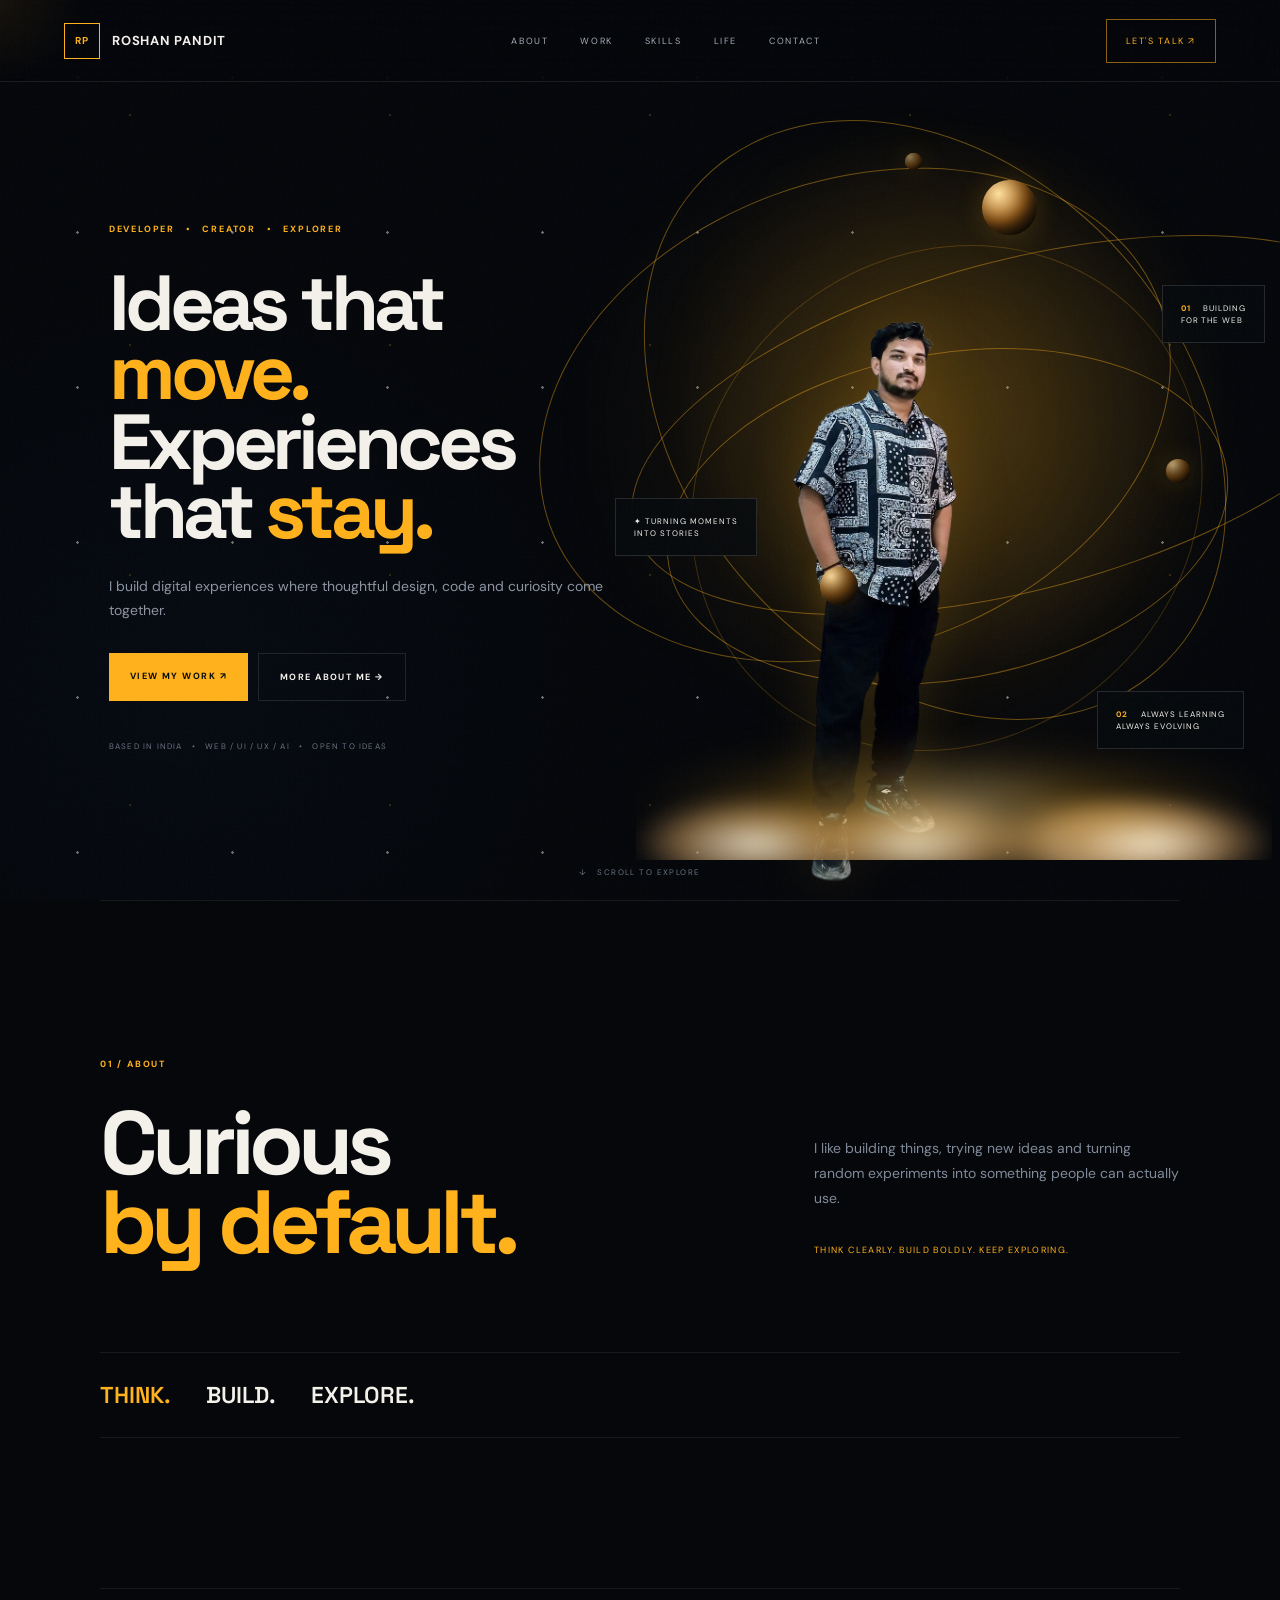
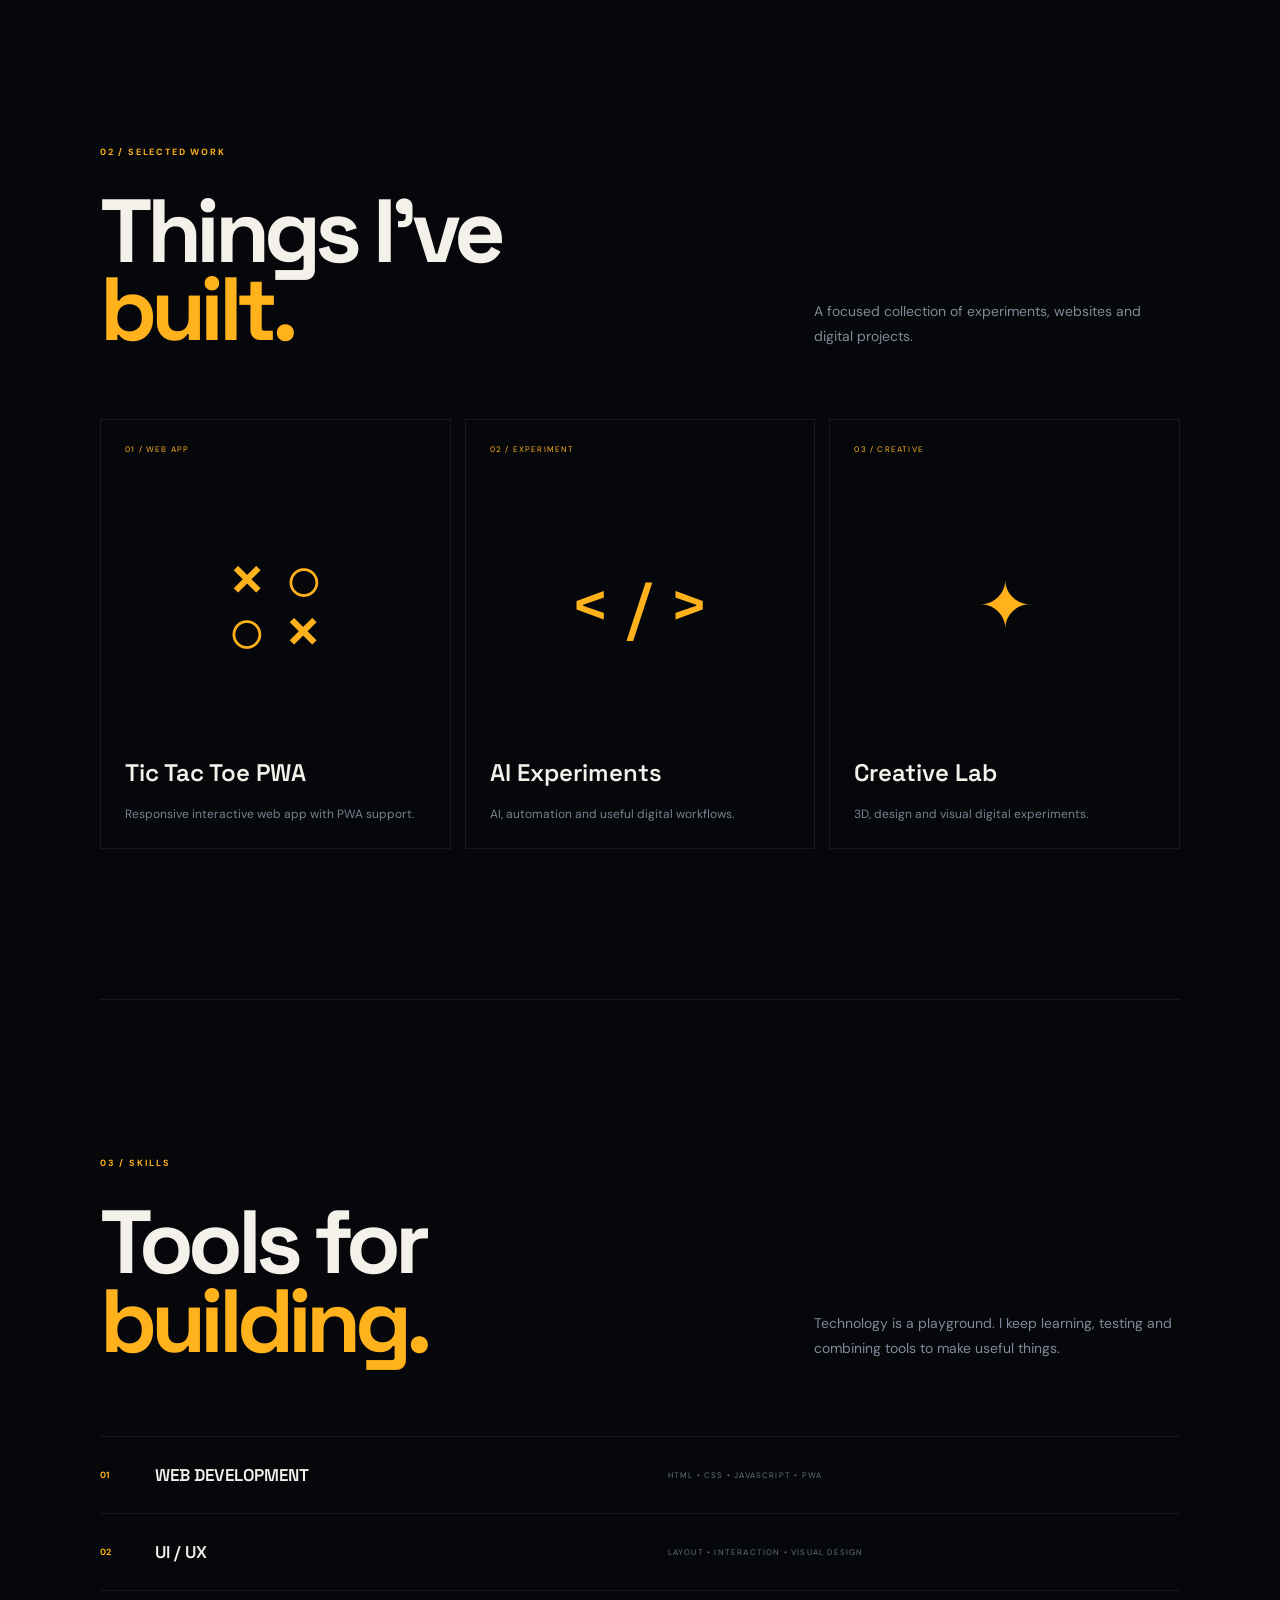
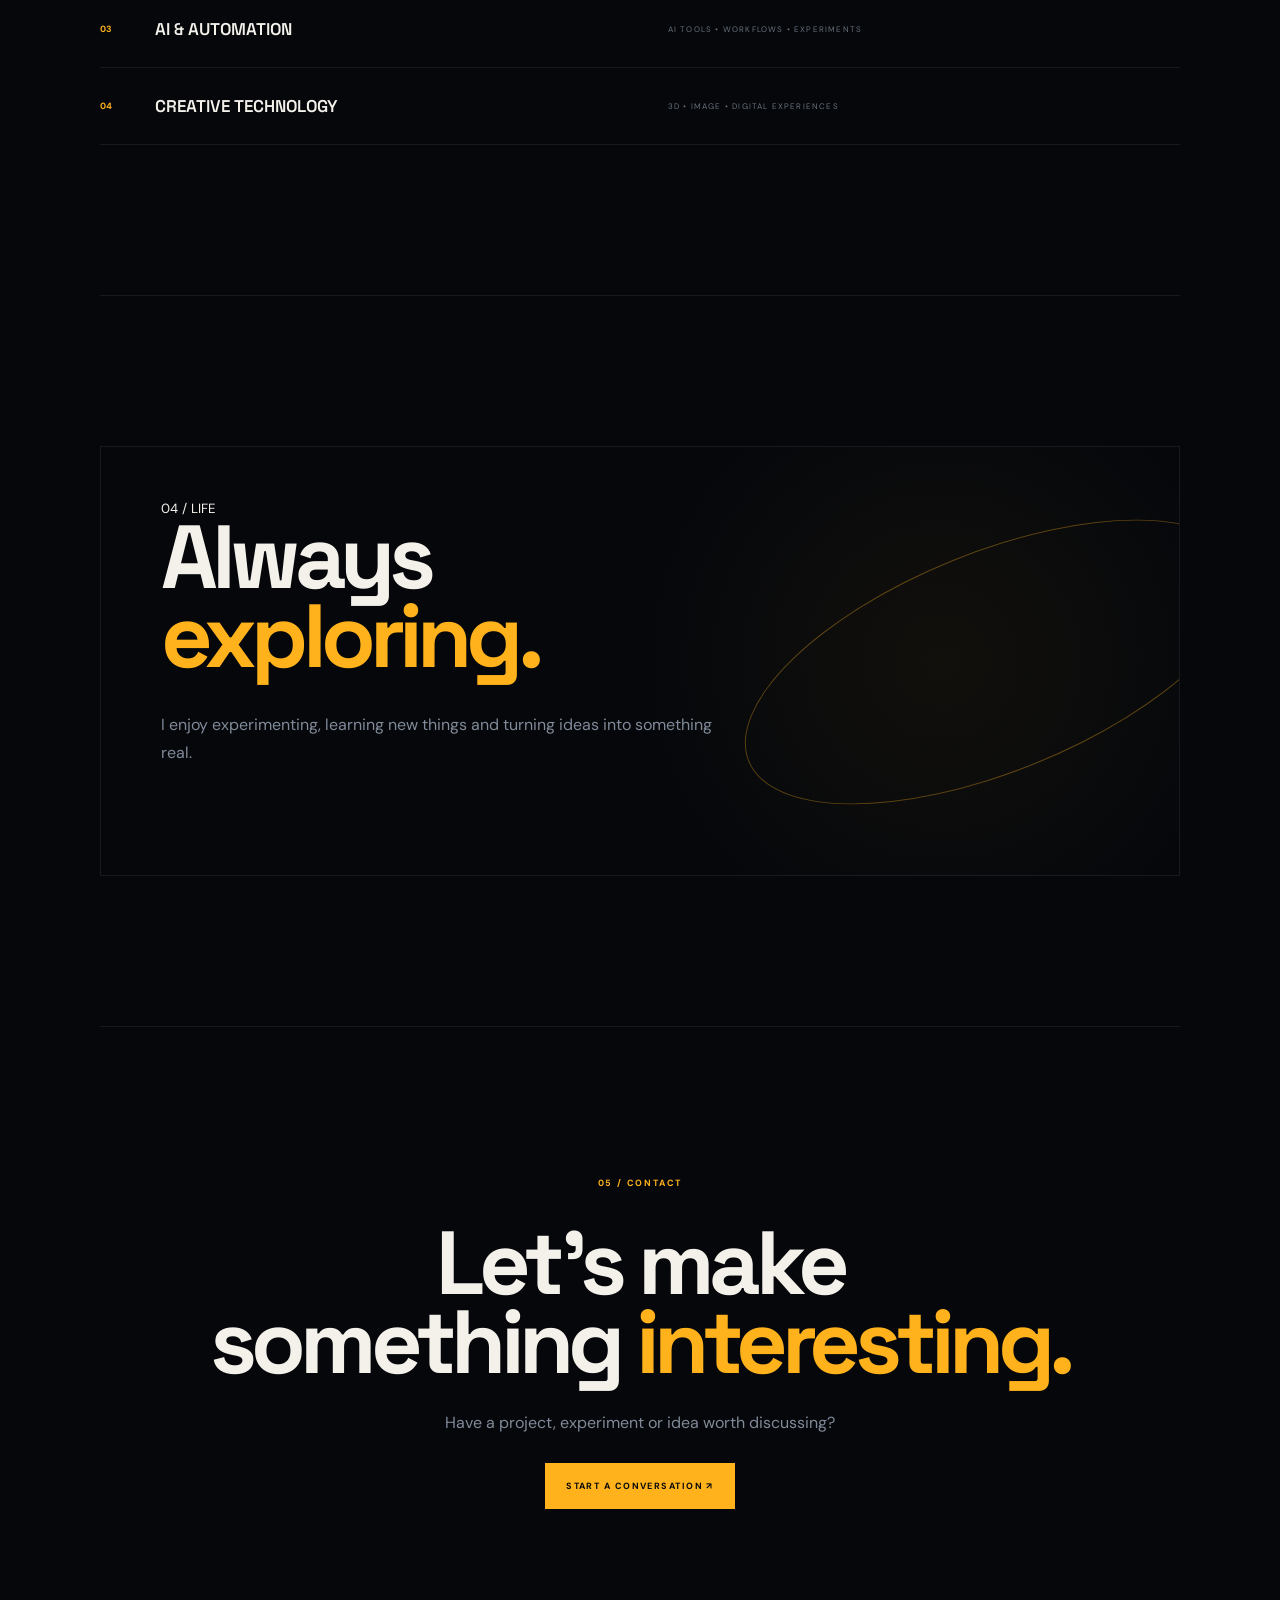
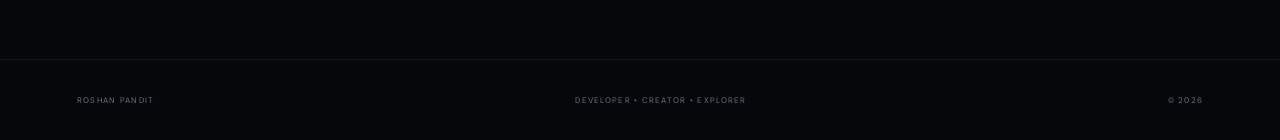
==== commit bcb75759: "Add files via upload" ====
--- a/index.html
+++ b/index.html
@@ -1,196 +1,40 @@
-<!DOCTYPE html>
-<html lang="en">
-<head>
-  <meta charset="UTF-8">
-  <meta name="viewport" content="width=device-width, initial-scale=1.0">
-  <meta name="theme-color" content="#05070b">
-  <meta name="description" content="Roshan Pandit — Developer, Creator, Explorer.">
-  <title>Roshan Pandit — Developer • Creator • Explorer</title>
-  <link rel="preconnect" href="https://fonts.googleapis.com">
-  <link rel="preconnect" href="https://fonts.gstatic.com" crossorigin>
-  <link href="https://fonts.googleapis.com/css2?family=DM+Mono:wght@400;500&family=Manrope:wght@400;500;600;700;800&display=swap" rel="stylesheet">
-  <link rel="stylesheet" href="style.css?v=5">
-</head>
-<body>
-  <div class="cursor-dot"></div>
-  <div class="cursor-ring"></div>
+<!doctype html><html lang="en"><head>
+<meta charset="utf-8"><meta name="viewport" content="width=device-width,initial-scale=1">
+<title>Roshan Pandit — Developer • Creator • Explorer</title>
+<link rel="preconnect" href="https://fonts.googleapis.com"><link rel="preconnect" href="https://fonts.gstatic.com" crossorigin>
+<link href="https://fonts.googleapis.com/css2?family=DM+Sans:wght@400;500;600;700&family=Space+Grotesk:wght@500;600;700&display=swap" rel="stylesheet">
+<link rel="stylesheet" href="style.css"></head><body>
+<div class="noise"></div><div class="cursor"></div>
+<header><a class="brand" href="#home"><b>RP</b><strong>ROSHAN PANDIT</strong></a>
+<nav><a href="#about">ABOUT</a><a href="#work">WORK</a><a href="#skills">SKILLS</a><a href="#life">LIFE</a><a href="#contact">CONTACT</a></nav>
+<a class="talk" href="#contact">LET'S TALK ↗</a></header>
+<main>
+<section class="hero" id="home"><div class="stars"></div><div class="nebula"></div>
+<div class="orbits"><i></i><i></i><i></i></div>
+<div class="planet p1"></div><div class="planet p2"></div><div class="planet p3"></div><div class="planet p4"></div>
+<div class="copy"><small>DEVELOPER　•　CREATOR　•　EXPLORER</small>
+<h1>Ideas that<br><em>move.</em><br>Experiences<br>that <em>stay.</em></h1>
+<p>I build digital experiences where thoughtful design, code and curiosity come together.</p>
+<div class="actions"><a class="primary" href="#work">VIEW MY WORK ↗</a><a class="secondary" href="#about">MORE ABOUT ME →</a></div>
+<div class="meta">BASED IN INDIA　•　WEB / UI / UX / AI　•　OPEN TO IDEAS</div></div>
+<div class="stage"><div class="halo"></div><div class="ring r1"></div><div class="ring r2"></div>
+<img src="assets/images/hero.png" alt="Roshan Pandit">
+<div class="clouds"><i></i><i></i><i></i><i></i></div>
+<label class="tag t1"><b>01</b> BUILDING<br>FOR THE WEB</label><label class="tag t2"><b>02</b> ALWAYS LEARNING<br>ALWAYS EVOLVING</label><label class="tag t3">✦ TURNING MOMENTS<br>INTO STORIES</label></div>
+<div class="scroll">↓　SCROLL TO EXPLORE</div></section>
 
-  <header class="site-header">
-    <a class="brand" href="#home" aria-label="Roshan Pandit home">
-      <span class="brand-mark">RP</span>
-      <span>ROSHAN PANDIT</span>
-    </a>
-    <nav class="nav">
-      <a href="#about">ABOUT</a>
-      <a href="#work">WORK</a>
-      <a href="#skills">SKILLS</a>
-      <a href="#life">LIFE</a>
-      <a href="#contact">CONTACT</a>
-    </nav>
-    <a class="talk-link magnetic" href="#contact">LET'S TALK <span>↗</span></a>
-  </header>
+<section class="section" id="about"><small>01 / ABOUT</small><div class="split"><h2>Curious<br><em>by default.</em></h2><p>I like building things, trying new ideas and turning random experiments into something people can actually use.<br><br><span>THINK CLEARLY. BUILD BOLDLY. KEEP EXPLORING.</span></p></div>
+<div class="quote"><b>THINK.</b><b>BUILD.</b><b>EXPLORE.</b></div></section>
 
-  <main>
-    <section class="hero" id="home">
-      <div class="space-layer space-stars" aria-hidden="true"></div>
-      <div class="space-layer dust" aria-hidden="true"></div>
+<section class="section" id="work"><small>02 / SELECTED WORK</small><div class="split"><h2>Things I've<br><em>built.</em></h2><p>A focused collection of experiments, websites and digital projects.</p></div>
+<div class="cards"><article><small>01 / WEB APP</small><div class="icon">× ○<br>○ ×</div><h3>Tic Tac Toe PWA</h3><p>Responsive interactive web app with PWA support.</p></article>
+<article><small>02 / EXPERIMENT</small><div class="icon">&lt; / &gt;</div><h3>AI Experiments</h3><p>AI, automation and useful digital workflows.</p></article>
+<article><small>03 / CREATIVE</small><div class="icon">✦</div><h3>Creative Lab</h3><p>3D, design and visual digital experiments.</p></article></div></section>
 
-      <div class="hero-glow" aria-hidden="true"></div>
+<section class="section" id="skills"><small>03 / SKILLS</small><div class="split"><h2>Tools for<br><em>building.</em></h2><p>Technology is a playground. I keep learning, testing and combining tools to make useful things.</p></div>
+<div class="skills"><div><b>01</b><strong>WEB DEVELOPMENT</strong><span>HTML • CSS • JAVASCRIPT • PWA</span></div><div><b>02</b><strong>UI / UX</strong><span>LAYOUT • INTERACTION • VISUAL DESIGN</span></div><div><b>03</b><strong>AI & AUTOMATION</strong><span>AI TOOLS • WORKFLOWS • EXPERIMENTS</span></div><div><b>04</b><strong>CREATIVE TECHNOLOGY</strong><span>3D • IMAGE • DIGITAL EXPERIENCES</span></div></div></section>
 
-      <!-- Cosmic environment behind the portrait -->
-      <div class="cosmos" aria-hidden="true">
-        <div class="giant-planet">
-          <div class="planet-highlight"></div>
-        </div>
-
-        <div class="orbit orbit-a"></div>
-        <div class="orbit orbit-b"></div>
-        <div class="orbit orbit-c"></div>
-        <div class="orbit orbit-d"></div>
-
-        <span class="planet planet-one"></span>
-        <span class="planet planet-two"></span>
-        <span class="planet planet-three"></span>
-        <span class="planet planet-four"></span>
-      </div>
-
-      <div class="hero-content">
-        <div class="hero-copy">
-          <div class="eyebrow"><span></span> DEVELOPER <b>•</b> CREATOR <b>•</b> EXPLORER</div>
-          <h1>Turning ideas<br>into <em>digital</em><br>experiences.</h1>
-          <p>I build modern websites, web apps and creative digital experiences where technology meets creativity.</p>
-          <div class="hero-actions">
-            <a class="btn btn-primary magnetic" href="#work">EXPLORE MY WORK <span>↗</span></a>
-            <a class="btn btn-secondary magnetic" href="#about">MORE ABOUT ME <span>→</span></a>
-          </div>
-          <div class="hero-meta">
-            <span>BASED IN INDIA</span><i></i>
-            <span>ALWAYS LEARNING</span><i></i>
-            <span>OPEN TO IDEAS</span>
-          </div>
-        </div>
-
-        <!-- Portrait is the only personal image on the page -->
-        <div class="portrait-stage" aria-label="Roshan Pandit portrait">
-          <div class="portrait-aura" aria-hidden="true"></div>
-          <img class="hero-person" src="assets/images/hero.png" alt="Roshan Pandit">
-          <div class="person-light" aria-hidden="true"></div>
-
-          <!-- Foreground clouds: these sit above the lower part of the portrait -->
-          <div class="cloud-bank" aria-hidden="true">
-            <div class="cloud cloud-1"></div>
-            <div class="cloud cloud-2"></div>
-            <div class="cloud cloud-3"></div>
-            <div class="cloud cloud-4"></div>
-            <div class="cloud-haze"></div>
-          </div>
-
-          <div class="floating-card card-top">
-            <strong>01</strong>
-            <span>BUILDING<br>FOR THE WEB</span>
-          </div>
-          <div class="floating-card card-left">
-            <strong>✦</strong>
-            <span>TURNING MOMENTS<br>INTO STORIES</span>
-          </div>
-          <div class="floating-card card-bottom">
-            <strong>02</strong>
-            <span>ALWAYS LEARNING<br>ALWAYS EVOLVING</span>
-          </div>
-        </div>
-      </div>
-
-      <div class="scroll-hint"><span>↓</span> SCROLL TO EXPLORE</div>
-    </section>
-
-    <section class="section about" id="about">
-      <div class="section-kicker">01 / ABOUT</div>
-      <div class="section-heading-row">
-        <h2>Curious by<br><em>default.</em></h2>
-        <p>I like building things, trying new ideas and turning random experiments into something people can actually use.</p>
-      </div>
-      <div class="about-grid">
-        <div class="about-panel">
-          <span class="index">01</span>
-          <h3>Think.<br>Build.<br>Explore.</h3>
-          <p>From small web experiments to bigger ideas, I enjoy the complete journey — concept, design, code and launch.</p>
-        </div>
-        <div class="quote-panel">
-          <span>✦</span>
-          <p>CREATOR / 2026</p>
-        </div>
-      </div>
-    </section>
-
-    <section class="section work" id="work">
-      <div class="section-kicker">02 / WORK</div>
-      <div class="section-heading-row">
-        <h2>Things I've<br><em>built.</em></h2>
-        <p>A collection of experiments, websites and digital projects I've worked on.</p>
-      </div>
-      <div class="work-grid">
-        <article class="work-card magnetic-card">
-          <span class="card-number">01</span>
-          <div class="card-icon">× ○ ×<br>○ × ○<br>× ○ ×</div>
-          <h3>Tic Tac Toe PWA</h3>
-          <p>A lightweight web app with responsive UI, PWA support and interactive gameplay.</p>
-          <div class="tags"><span>HTML</span><span>CSS</span><span>JS</span><span>PWA</span></div>
-        </article>
-        <article class="work-card magnetic-card">
-          <span class="card-number">02</span>
-          <div class="card-icon code-symbol">&lt;/&gt;</div>
-          <h3>AI Experiments</h3>
-          <p>Experiments exploring AI, automation and useful digital workflows.</p>
-          <div class="tags"><span>AI</span><span>AUTOMATION</span><span>TOOLS</span></div>
-        </article>
-        <article class="work-card magnetic-card">
-          <span class="card-number">03</span>
-          <div class="card-icon spark">✦</div>
-          <h3>Creative Lab</h3>
-          <p>Creative experiments involving 3D, design and digital experiences.</p>
-          <div class="tags"><span>3D</span><span>DESIGN</span><span>CREATIVE</span></div>
-        </article>
-      </div>
-    </section>
-
-    <section class="section skills" id="skills">
-      <div class="section-kicker">03 / SKILLS</div>
-      <div class="section-heading-row">
-        <h2>Tools for<br><em>building.</em></h2>
-        <p>Technology is a playground. I keep learning, testing and combining tools to make useful things.</p>
-      </div>
-      <div class="skill-list">
-        <div><span>01</span><strong>WEB DEVELOPMENT</strong><small>HTML • CSS • JAVASCRIPT • PWA</small></div>
-        <div><span>02</span><strong>UI / UX</strong><small>LAYOUT • INTERACTION • VISUAL DESIGN</small></div>
-        <div><span>03</span><strong>AI & AUTOMATION</strong><small>AI TOOLS • WORKFLOWS • EXPERIMENTS</small></div>
-        <div><span>04</span><strong>CREATIVE TECHNOLOGY</strong><small>3D • IMAGE • DIGITAL EXPERIENCES</small></div>
-      </div>
-    </section>
-
-    <section class="section life" id="life">
-      <div class="section-kicker">04 / LIFE</div>
-      <div class="life-box">
-        <h2>Always<br><em>exploring.</em></h2>
-        <p>I enjoy experimenting, learning new things, creating digital experiences and turning ideas into something real.</p>
-      </div>
-    </section>
-
-    <section class="section contact" id="contact">
-      <div class="contact-box">
-        <div class="section-kicker">05 / CONTACT</div>
-        <h2>Let's make<br>something<br><em>interesting.</em></h2>
-        <p>Have a project, experiment or simply an idea you want to discuss?</p>
-        <a class="btn btn-primary magnetic" href="mailto:hello@roshanpandit.dev">START A CONVERSATION <span>↗</span></a>
-      </div>
-    </section>
-  </main>
-
-  <footer>
-    <span>ROSHAN PANDIT</span>
-    <span>DEVELOPER · CREATOR · EXPLORER</span>
-    <span>© 2026</span>
-  </footer>
-
-  <script src="script.js?v=5"></script>
-</body>
-</html>
+<section class="section" id="life"><div class="life"><small>04 / LIFE</small><h2>Always<br><em>exploring.</em></h2><p>I enjoy experimenting, learning new things and turning ideas into something real.</p><div class="lifeorbit"></div></div></section>
+<section class="section contact" id="contact"><small>05 / CONTACT</small><h2>Let's make<br>something <em>interesting.</em></h2><p>Have a project, experiment or idea worth discussing?</p><a class="primary" href="mailto:hello@example.com">START A CONVERSATION ↗</a></section>
+</main><footer><span>ROSHAN PANDIT</span><span>DEVELOPER • CREATOR • EXPLORER</span><span>© 2026</span></footer>
+<script src="script.js"></script></body></html>
--- a/style.css
+++ b/style.css
@@ -1,185 +1,3 @@
-*{box-sizing:border-box}
-:root{
-  --bg:#05070b;
-  --bg2:#080b12;
-  --text:#f4f1ea;
-  --muted:#9297a1;
-  --gold:#ffb51f;
-  --gold2:#ffcc62;
-  --line:rgba(255,255,255,.11);
-  --mono:"DM Mono",monospace;
-  --sans:"Manrope",system-ui,sans-serif;
-}
-html{scroll-behavior:smooth}
-body{margin:0;background:var(--bg);color:var(--text);font-family:var(--sans);overflow-x:hidden}
-body:before{content:"";position:fixed;inset:0;pointer-events:none;z-index:20;opacity:.15;background-image:radial-gradient(rgba(255,255,255,.7) .5px,transparent .7px);background-size:5px 5px;mix-blend-mode:soft-light}
-a{color:inherit;text-decoration:none}
-.site-header{height:78px;position:fixed;top:0;left:0;right:0;z-index:50;display:flex;align-items:center;justify-content:space-between;padding:0 5.2%;border-bottom:1px solid var(--line);background:rgba(5,7,11,.72);backdrop-filter:blur(18px)}
-.brand{display:flex;align-items:center;gap:13px;font-weight:800;letter-spacing:.06em;font-size:14px}
-.brand-mark{width:34px;height:34px;border:1px solid var(--gold);display:grid;place-items:center;color:var(--gold);font:500 12px var(--mono)}
-.nav{display:flex;gap:34px}
-.nav a,.talk-link{font:500 11px var(--mono);letter-spacing:.12em;color:#a8abb2;transition:.25s}
-.nav a:hover,.talk-link:hover{color:var(--gold)}
-.talk-link{color:var(--gold);border:1px solid rgba(255,181,31,.5);padding:17px 21px}
-.talk-link span{margin-left:10px}
-
-.hero{min-height:100vh;height:max(760px,100vh);position:relative;overflow:hidden;background:
- radial-gradient(circle at 76% 46%,rgba(255,170,35,.16),transparent 24%),
- radial-gradient(circle at 22% 76%,rgba(20,47,86,.22),transparent 31%),
- linear-gradient(120deg,#04070b,#070a10 55%,#05070a)}
-.space-layer{position:absolute;inset:0;pointer-events:none}
-.space-stars{z-index:1}
-.space-stars i{position:absolute;width:2px;height:2px;border-radius:50%;background:#fff;box-shadow:0 0 8px rgba(255,255,255,.8);animation:starFloat var(--d) linear infinite;opacity:var(--o)}
-.space-stars i:nth-child(3n){width:1px;height:1px}
-.space-stars i:nth-child(5n){background:var(--gold);box-shadow:0 0 9px var(--gold)}
-@keyframes starFloat{0%{transform:translate3d(0,0,0);opacity:.2}50%{opacity:1}100%{transform:translate3d(var(--x),var(--y),0);opacity:.15}}
-.dust{z-index:0;background:radial-gradient(ellipse at 70% 80%,rgba(255,184,65,.13),transparent 20%),radial-gradient(ellipse at 47% 20%,rgba(49,75,113,.12),transparent 30%);filter:blur(12px)}
-.hero-content{position:relative;z-index:10;max-width:1380px;height:100%;margin:auto;padding:150px 5.5% 55px;display:grid;grid-template-columns:48% 52%;align-items:center}
-.hero-copy{position:relative;z-index:14;margin-top:-20px}
-.eyebrow,.section-kicker{font:500 11px var(--mono);letter-spacing:.17em;color:var(--gold)}
-.eyebrow span{display:inline-block;width:44px;height:1px;background:var(--gold);vertical-align:middle;margin-right:14px}
-.eyebrow b{color:#62666d;margin:0 6px}
-h1{font-size:clamp(62px,6.2vw,101px);line-height:.94;letter-spacing:-.065em;margin:30px 0 28px;font-weight:800}
-h1 em,h2 em{font-style:normal;color:var(--gold)}
-.hero-copy>p{max-width:610px;color:#9da1aa;font-size:16px;line-height:1.75;margin:0 0 31px}
-.hero-actions{display:flex;gap:12px;flex-wrap:wrap}
-.btn{min-height:54px;padding:0 23px;display:inline-flex;align-items:center;justify-content:center;gap:32px;border:1px solid var(--line);font:600 11px var(--mono);letter-spacing:.1em;transition:transform .25s,background .25s,border .25s}
-.btn-primary{background:var(--gold);color:#08090b;border-color:var(--gold)}
-.btn-primary:hover{background:#ffd05d}
-.btn-secondary:hover{border-color:rgba(255,181,31,.6);background:rgba(255,181,31,.06)}
-.hero-meta{display:flex;gap:14px;align-items:center;margin-top:54px;color:#7f848d;font:400 10px var(--mono);letter-spacing:.13em}
-.hero-meta i{width:4px;height:4px;border-radius:50%;background:var(--gold)}
-
-.portrait-stage{height:100%;position:relative;z-index:11;transform-style:preserve-3d}
-.hero-glow{position:absolute;z-index:3;width:700px;height:700px;right:8%;top:12%;border-radius:50%;background:radial-gradient(circle,rgba(255,184,50,.22),rgba(255,149,15,.08) 34%,transparent 67%);filter:blur(10px);animation:pulseGlow 6s ease-in-out infinite}
-@keyframes pulseGlow{50%{transform:scale(1.08);opacity:.75}}
-.cosmos{position:absolute;z-index:4;right:-4%;top:6%;width:700px;height:700px;transform:translate(var(--mx,0),var(--my,0));transition:transform .35s ease-out}
-.giant-planet{position:absolute;width:430px;height:430px;left:132px;top:105px;border-radius:50%;background:radial-gradient(circle at 34% 28%,#2d3540 0 6%,#151a22 30%,#080b10 68%,#030509 100%);box-shadow:0 0 0 1px rgba(255,184,50,.3),0 0 70px rgba(255,166,40,.13);opacity:.88}
-.giant-planet:after{content:"";position:absolute;inset:-4px;border-radius:50%;border:1px solid rgba(255,187,55,.55);box-shadow:0 0 30px rgba(255,180,40,.15)}
-.planet-highlight{position:absolute;inset:0;border-radius:50%;background:radial-gradient(circle at 70% 75%,transparent 0 43%,rgba(255,176,45,.14) 70%,transparent 75%)}
-.orbit{position:absolute;left:50%;top:50%;width:650px;height:245px;border:1px solid rgba(255,182,43,.48);border-radius:50%;transform-origin:center;animation:orbitSpin var(--speed) linear infinite;box-shadow:0 0 12px rgba(255,177,30,.06)}
-.orbit-a{transform:translate(-50%,-50%) rotate(8deg)}
-.orbit-b{transform:translate(-50%,-50%) rotate(42deg);width:610px;height:205px;animation-duration:25s;animation-direction:reverse}
-.orbit-c{transform:translate(-50%,-50%) rotate(-35deg);width:700px;height:300px;animation-duration:31s}
-.orbit-d{transform:translate(-50%,-50%) rotate(76deg);width:560px;height:190px;animation-duration:22s;animation-direction:reverse}
-@keyframes orbitSpin{to{rotate:360deg}}
-.planet{position:absolute;border-radius:50%;background:radial-gradient(circle at 30% 27%,#ffe4a2,#d18c27 36%,#4d2a0d 75%,#0a0907);box-shadow:0 0 18px rgba(255,181,51,.6),0 0 45px rgba(255,159,25,.18)}
-.planet-one{width:25px;height:25px;left:80px;top:320px;animation:float1 12s ease-in-out infinite}
-.planet-two{width:42px;height:42px;right:50px;top:205px;animation:float2 15s ease-in-out infinite}
-.planet-three{width:16px;height:16px;right:170px;bottom:95px;animation:float1 10s ease-in-out infinite reverse}
-.planet-four{width:70px;height:70px;left:15px;top:65px;opacity:.55;animation:float2 18s ease-in-out infinite}
-@keyframes float1{50%{transform:translate(28px,-18px) scale(1.08)}}
-@keyframes float2{50%{transform:translate(-22px,24px) scale(.92)}}
-
-.hero-person{position:absolute;z-index:18;height:min(94vh,900px);width:auto;max-width:none;left:50%;bottom:-2%;transform:translateX(-50%);filter:drop-shadow(0 15px 35px rgba(0,0,0,.75));transition:transform .5s ease-out}
-.portrait-aura{position:absolute;z-index:12;left:50%;top:13%;width:410px;height:600px;transform:translateX(-50%);border-radius:50%;background:radial-gradient(ellipse,rgba(255,190,70,.16),transparent 67%);filter:blur(22px)}
-.person-light{position:absolute;z-index:17;left:50%;bottom:4%;width:440px;height:120px;transform:translateX(-50%);background:radial-gradient(ellipse,rgba(255,184,59,.35),transparent 67%);filter:blur(18px)}
-
-.cloud-bank{position:absolute;z-index:25;left:0;right:0;bottom:-2%;height:33%;pointer-events:none;filter:drop-shadow(0 -8px 22px rgba(255,180,57,.14))}
-.cloud{position:absolute;border-radius:50%;background:radial-gradient(ellipse at 50% 35%,rgba(255,245,220,.94),rgba(112,107,98,.55) 45%,rgba(17,20,24,.05) 74%);filter:blur(8px);mix-blend-mode:screen}
-.cloud:after{content:"";position:absolute;inset:30% -20% -20%;border-radius:50%;background:radial-gradient(ellipse,rgba(255,183,57,.35),transparent 65%);filter:blur(15px)}
-.cloud-1{width:330px;height:110px;left:2%;bottom:5%;animation:cloudMove1 13s ease-in-out infinite}
-.cloud-2{width:390px;height:125px;left:24%;bottom:0;animation:cloudMove2 17s ease-in-out infinite}
-.cloud-3{width:300px;height:105px;left:51%;bottom:7%;animation:cloudMove1 15s ease-in-out infinite reverse}
-.cloud-4{width:360px;height:125px;right:0;bottom:0;animation:cloudMove2 19s ease-in-out infinite reverse}
-.cloud-haze{position:absolute;left:0;right:0;bottom:0;height:55%;background:linear-gradient(to top,rgba(255,184,62,.2),rgba(255,184,62,.04),transparent);filter:blur(18px)}
-@keyframes cloudMove1{50%{transform:translateX(25px) translateY(-8px) scale(1.04)}}
-@keyframes cloudMove2{50%{transform:translateX(-30px) translateY(-13px) scale(.97)}}
-
-.floating-card{position:absolute;z-index:30;display:flex;align-items:center;gap:14px;padding:15px 18px;border:1px solid rgba(255,255,255,.16);background:rgba(9,11,15,.7);backdrop-filter:blur(12px);font:500 10px var(--mono);letter-spacing:.08em;line-height:1.45;box-shadow:0 12px 35px rgba(0,0,0,.3);transition:transform .3s}
-.floating-card strong{color:var(--gold);font-size:13px}
-.card-top{right:0;top:16%}
-.card-left{left:2%;top:50%}
-.card-bottom{right:4%;bottom:21%}
-.scroll-hint{position:absolute;z-index:40;bottom:22px;left:50%;transform:translateX(-50%);color:#686d76;font:400 9px var(--mono);letter-spacing:.14em;display:flex;align-items:center;gap:9px}
-.scroll-hint span{width:28px;height:28px;border:1px solid rgba(255,181,31,.6);border-radius:50%;display:grid;place-items:center;color:var(--gold);font-size:15px}
-
-.section{position:relative;max-width:1380px;margin:auto;padding:145px 7%}
-.section:before{content:"";position:absolute;left:0;right:0;top:0;height:1px;background:var(--line)}
-.section-heading-row{display:grid;grid-template-columns:1fr 1fr;gap:80px;align-items:end;margin-top:25px}
-h2{font-size:clamp(48px,6vw,88px);line-height:.92;letter-spacing:-.06em;margin:0;font-weight:800}
-.section-heading-row>p{max-width:520px;color:#858a93;font-size:15px;line-height:1.8;margin:0 0 5px}
-.about-grid{display:grid;grid-template-columns:1.15fr .85fr;gap:18px;margin-top:70px}
-.about-panel,.quote-panel,.work-card,.life-box,.contact-box{border:1px solid var(--line);background:linear-gradient(135deg,rgba(255,255,255,.018),rgba(255,181,31,.012))}
-.about-panel{min-height:420px;padding:48px;position:relative}
-.index,.card-number{font:500 11px var(--mono);color:var(--gold)}
-.about-panel h3{font-size:56px;line-height:.95;letter-spacing:-.05em;margin:100px 0 28px}
-.about-panel p,.work-card p,.life-box p,.contact-box p{color:#858a93;line-height:1.8;font-size:14px;max-width:620px}
-.quote-panel{min-height:420px;display:flex;flex-direction:column;justify-content:flex-end;padding:45px;background:radial-gradient(circle at 70% 30%,rgba(255,181,31,.08),transparent 38%)}
-.quote-panel span{font-size:35px;color:var(--gold);margin-bottom:auto}
-.quote-panel p{font:500 12px var(--mono);letter-spacing:.15em;color:#a2a6ae}
-.work-grid{display:grid;grid-template-columns:repeat(3,1fr);gap:18px;margin-top:70px}
-.work-card{min-height:470px;padding:28px;display:flex;flex-direction:column;position:relative;overflow:hidden;transition:transform .35s,border-color .35s,background .35s}
-.work-card:hover{transform:translateY(-8px);border-color:rgba(255,181,31,.55);background:radial-gradient(circle at 80% 10%,rgba(255,181,31,.08),transparent 35%)}
-.work-card h3{margin-top:auto;font-size:28px;letter-spacing:-.04em}
-.work-card p{font-size:13px}
-.card-icon{height:190px;display:grid;place-items:center;color:var(--gold);font:400 27px var(--mono);line-height:2;letter-spacing:.25em}
-.code-symbol{font-size:64px}
-.spark{font-size:70px}
-.tags{display:flex;gap:7px;flex-wrap:wrap;margin-top:14px}
-.tags span{border:1px solid var(--line);padding:7px 10px;color:#777d86;font:400 9px var(--mono)}
-.skills .section-heading-row{margin-bottom:65px}
-.skill-list{border-top:1px solid var(--line)}
-.skill-list>div{display:grid;grid-template-columns:70px 1fr 1fr;align-items:center;padding:25px 0;border-bottom:1px solid var(--line)}
-.skill-list span{font:500 11px var(--mono);color:var(--gold)}
-.skill-list strong{font-size:20px}
-.skill-list small{color:#747a84;font:400 10px var(--mono);letter-spacing:.08em}
-.life-box{padding:65px;min-height:400px;background:radial-gradient(circle at 75% 30%,rgba(255,181,31,.1),transparent 35%)}
-.life-box h2{margin-bottom:30px}
-.life-box p{font-size:16px}
-.contact{padding-top:120px;padding-bottom:150px}
-.contact-box{text-align:center;padding:90px 30px;background:radial-gradient(circle at 50% 20%,rgba(255,181,31,.09),transparent 40%)}
-.contact-box .section-kicker{margin-bottom:25px}
-.contact-box h2{margin-bottom:25px}
-.contact-box p{margin:0 auto 30px}
-footer{border-top:1px solid var(--line);display:flex;justify-content:space-between;padding:35px 7%;color:#686d76;font:400 9px var(--mono);letter-spacing:.13em}
-
-.cursor-dot,.cursor-ring{position:fixed;pointer-events:none;z-index:100;left:0;top:0;transform:translate(-50%,-50%);opacity:0}
-.cursor-dot{width:5px;height:5px;border-radius:50%;background:var(--gold);opacity:1}
-.cursor-ring{width:34px;height:34px;border:1px solid rgba(255,181,31,.65);border-radius:50%;transition:width .2s,height .2s,background .2s,opacity .2s}
-.cursor-ring.hover{width:60px;height:60px;background:rgba(255,181,31,.08);border-color:var(--gold)}
-
-@media (max-width:1000px){
-  .nav{display:none}
-  .site-header{padding:0 5%}
-  .hero{height:auto;min-height:900px}
-  .hero-content{grid-template-columns:1fr;padding-top:125px}
-  .hero-copy{margin-top:0}
-  .hero-copy>p{max-width:580px}
-  .portrait-stage{height:650px;margin-top:-25px}
-  .hero-person{height:650px;bottom:-5%}
-  .cosmos{right:50%;transform:translate(50%,var(--my,0));top:0;opacity:.85}
-  .card-top{right:2%}.card-left{left:0}.card-bottom{right:2%}
-  .hero-glow{right:50%;transform:translateX(50%);top:40%;width:550px;height:550px}
-  .section-heading-row{grid-template-columns:1fr;gap:30px}
-  .work-grid{grid-template-columns:1fr}
-  .about-grid{grid-template-columns:1fr}
-}
-@media (max-width:620px){
-  .site-header{height:68px}
-  .brand{font-size:11px}.brand-mark{width:30px;height:30px}.talk-link{padding:12px 13px;font-size:9px}
-  .hero{min-height:900px}
-  .hero-content{padding:110px 6% 40px}
-  h1{font-size:clamp(47px,13vw,70px)}
-  .hero-copy>p{font-size:13px}
-  .hero-meta{gap:7px;flex-wrap:wrap;margin-top:35px}
-  .portrait-stage{height:540px;margin-top:5px}
-  .hero-person{height:570px;bottom:-9%}
-  .cosmos{width:520px;height:520px;top:25px}
-  .giant-planet{width:300px;height:300px;left:110px;top:95px}
-  .orbit{width:480px;height:190px}.orbit-c{width:520px;height:230px}
-  .card-top{top:12%;right:-1%}.card-left{top:48%;left:-5%}.card-bottom{bottom:16%;right:-1%}
-  .floating-card{padding:10px 12px;font-size:8px}
-  .cloud-bank{height:30%}
-  .cloud-1{width:240px}.cloud-2{width:270px}.cloud-3{width:220px}.cloud-4{width:250px}
-  .section{padding:95px 6%}
-  h2{font-size:48px}
-  .about-panel{padding:30px;min-height:380px}.about-panel h3{font-size:45px;margin-top:100px}
-  .life-box{padding:35px}.contact-box{padding:65px 20px}
-  .skill-list>div{grid-template-columns:45px 1fr;gap:8px}.skill-list small{grid-column:2}
-  footer{padding:25px 6%;font-size:8px;gap:15px;flex-wrap:wrap}
-  .cursor-dot,.cursor-ring{display:none}
-}
-@media (prefers-reduced-motion:reduce){
-  *,*:before,*:after{animation-duration:.001ms!important;animation-iteration-count:1!important;scroll-behavior:auto!important}
-}
+*{box-sizing:border-box;margin:0;padding:0}html{scroll-behavior:smooth}body{background:#05070b;color:#f4f1eb;font-family:"DM Sans",sans-serif;overflow-x:hidden}a{color:inherit;text-decoration:none}.noise{position:fixed;inset:0;opacity:.035;pointer-events:none;z-index:100;background-image:url("data:image/svg+xml,%3Csvg xmlns='http://www.w3.org/2000/svg' width='140' height='140'%3E%3Cfilter id='n'%3E%3CfeTurbulence baseFrequency='.8' numOctaves='3'/%3E%3C/filter%3E%3Crect width='100%25' height='100%25' filter='url(%23n)'/%3E%3C/svg%3E")}header{height:82px;position:fixed;top:0;left:0;right:0;z-index:50;display:flex;align-items:center;justify-content:space-between;padding:0 5vw;border-bottom:1px solid #ffffff16;background:#05070bd9;backdrop-filter:blur(18px)}.brand{display:flex;align-items:center;gap:12px;font-size:13px;letter-spacing:.06em}.brand b{display:grid;place-items:center;width:36px;height:36px;border:1px solid #ffb21c;color:#ffb21c;font-size:10px}.brand strong{font-weight:700}nav{display:flex;gap:32px}nav a,.talk{font-size:9px;letter-spacing:.18em;color:#a8afb9}.talk{border:1px solid #ffb21c88;padding:15px 19px;color:#ffb21c}.hero{height:100vh;min-height:760px;position:relative;overflow:hidden;padding-top:82px;background:radial-gradient(circle at 75% 55%,#ffad1c14,transparent 27%),radial-gradient(circle at 15% 75%,#14335c18,transparent 30%)}.stars{position:absolute;inset:0;background-image:radial-gradient(#fff 0 1px,transparent 1.5px);background-size:155px 155px;opacity:.42;animation:star 22s linear infinite}.stars:after{content:"";position:absolute;inset:0;background-image:radial-gradient(#ffb21c 0 1px,transparent 1.5px);background-size:260px 230px;opacity:.45}@keyframes star{to{background-position:155px 310px}}.nebula{position:absolute;width:700px;height:700px;right:4%;top:8%;border-radius:50%;background:radial-gradient(circle,#ffb21c18,transparent 65%);filter:blur(8px)}.copy{position:absolute;z-index:20;left:8.5%;top:24%;width:45%}.copy small,.section>small{color:#ffb21c;font-size:9px;letter-spacing:.2em;font-weight:700}.copy h1,h2{font-family:"Space Grotesk",sans-serif;letter-spacing:-.065em}.copy h1{font-size:clamp(58px,6.1vw,100px);line-height:.89;margin:32px 0 27px}.copy em,h2 em{font-style:normal;color:#ffb21c}.copy p{color:#8c95a2;max-width:510px;line-height:1.75;font-size:14px}.actions{display:flex;gap:10px;margin-top:30px}.primary,.secondary{display:inline-block;padding:17px 21px;font-size:9px;font-weight:700;letter-spacing:.16em}.primary{background:#ffb21c;color:#08090b}.secondary{border:1px solid #ffffff1c}.meta{margin-top:40px;color:#697381;font-size:8px;letter-spacing:.15em}.stage{position:absolute;z-index:8;width:54vw;height:760px;right:-1%;top:95px}.halo{position:absolute;width:610px;height:610px;left:50%;top:40%;transform:translate(-50%,-50%);border-radius:50%;background:radial-gradient(circle,#ffb21c2e,transparent 67%);filter:blur(12px)}.stage img{position:absolute;z-index:12;height:91%;bottom:-4%;left:50%;transform:translateX(-50%);filter:drop-shadow(0 0 28px #ffb21c22)}.ring,.orbits i{position:absolute;border:1px solid #ffb21c66;border-radius:50%;pointer-events:none}.ring{z-index:9;width:82%;height:43%;left:9%;top:34%;transform:rotate(-10deg);animation:spin 20s linear infinite}.r2{width:70%;height:70%;left:15%;top:18%;border-color:#ffb21c35;transform:rotate(48deg);animation-duration:28s;animation-direction:reverse}.orbits i:nth-child(1){width:800px;height:330px;right:-140px;top:260px;transform:rotate(-15deg);animation:spin 31s linear infinite}.orbits i:nth-child(2){width:670px;height:500px;right:10px;top:170px;transform:rotate(48deg);animation:spin 38s linear infinite reverse}.orbits i:nth-child(3){width:470px;height:650px;right:190px;top:90px;transform:rotate(70deg);animation:spin 45s linear infinite}@keyframes spin{to{rotate:360deg}}.planet{position:absolute;z-index:11;border-radius:50%;background:radial-gradient(circle at 30% 25%,#ffe0a0,#a9671c 50%,#181008 82%);box-shadow:inset -10px -12px 18px #0009,0 0 28px #ffb21c33;animation:float 6s ease-in-out infinite}.p1{width:55px;height:55px;right:19%;top:20%}.p2{width:24px;height:24px;right:7%;top:51%;animation-delay:-2s}.p3{width:38px;height:38px;right:33%;top:63%;animation-delay:-4s}.p4{width:17px;height:17px;right:28%;top:17%;animation-delay:-1s}@keyframes float{50%{translate:10px -16px}}.clouds{position:absolute;z-index:16;left:5%;right:3%;bottom:-5px;height:145px;overflow:hidden}.clouds:after{content:"";position:absolute;inset:45px 0 0;background:radial-gradient(ellipse,#fff3d6b8 0,#ffb21c55 30%,transparent 72%);filter:blur(25px)}.clouds i{position:absolute;width:240px;height:90px;bottom:-28px;border-radius:50%;background:radial-gradient(ellipse,#fff8e7dd,#a98253aa 45%,transparent 73%);filter:blur(10px);animation:cloud 9s ease-in-out infinite}.clouds i:nth-child(1){left:0}.clouds i:nth-child(2){left:25%;animation-delay:-3s}.clouds i:nth-child(3){left:55%;animation-delay:-6s}.clouds i:nth-child(4){right:0;animation-delay:-1s}@keyframes cloud{50%{translate:18px 0;scale:1.06}}.tag{position:absolute;z-index:22;background:#080b0fd9;border:1px solid #ffffff20;padding:16px 18px;font-size:8px;line-height:1.5;letter-spacing:.12em;backdrop-filter:blur(10px)}.tag b{color:#ffb21c;margin-right:10px}.t1{right:4%;top:25%}.t2{right:7%;bottom:14%}.t3{left:2%;top:53%}.scroll{position:absolute;bottom:22px;left:50%;transform:translateX(-50%);font-size:8px;letter-spacing:.18em;color:#697381;z-index:30}.section{width:min(1080px,88vw);margin:auto;padding:150px 0;border-top:1px solid #ffffff12}.split{display:grid;grid-template-columns:1fr .65fr;gap:14%;margin-top:32px;align-items:end}.split h2,.life h2,.contact h2{font-size:clamp(58px,7vw,96px);line-height:.88}.split p{color:#808a98;line-height:1.8;font-size:14px}.split p span{color:#ffb21c;font-size:9px;letter-spacing:.15em}.quote{display:flex;gap:35px;margin-top:90px;padding:27px 0;border-block:1px solid #ffffff12}.quote b{font:600 23px "Space Grotesk"}.quote b:first-child{color:#ffb21c}.cards{display:grid;grid-template-columns:repeat(3,1fr);gap:14px;margin-top:70px}.cards article{height:430px;border:1px solid #ffffff12;padding:24px;display:flex;flex-direction:column;transition:.35s}.cards article:hover{border-color:#ffb21c88;translate:0 -6px}.cards article>small{color:#ffb21c;font-size:8px;letter-spacing:.15em}.icon{flex:1;display:grid;place-items:center;color:#ffb21c;font:500 65px "Space Grotesk";line-height:.8;text-align:center}.cards h3{font:600 24px "Space Grotesk";margin-bottom:16px}.cards p{color:#788290;font-size:12px;line-height:1.7}.skills{margin-top:75px;border-top:1px solid #ffffff12}.skills div{display:grid;grid-template-columns:55px 1fr 1fr;padding:27px 0;border-bottom:1px solid #ffffff12;align-items:center}.skills b{color:#ffb21c;font-size:9px}.skills strong{font:600 17px "Space Grotesk"}.skills span{color:#68717e;font-size:8px;letter-spacing:.15em}.life{height:430px;border:1px solid #ffffff12;padding:50px 60px;position:relative;overflow:hidden;background:radial-gradient(circle at 78% 50%,#ffb21c0d,transparent 36%)}.life p{margin-top:35px;max-width:580px;color:#808a98;line-height:1.8}.lifeorbit{position:absolute;width:530px;height:220px;right:-80px;top:105px;border:1px solid #ffb21c55;border-radius:50%;rotate:-22deg;animation:spin 20s linear infinite}.contact{text-align:center;display:flex;flex-direction:column;align-items:center}.contact h2{margin-top:35px}.contact p{color:#808a98;margin:30px 0}footer{padding:35px 6vw;border-top:1px solid #ffffff12;display:flex;justify-content:space-between;color:#697381;font-size:8px;letter-spacing:.16em}.cursor{position:fixed;z-index:60;width:180px;height:180px;border-radius:50%;pointer-events:none;translate:-50% -50%;background:radial-gradient(circle,#ffb21c12,transparent 65%);mix-blend-mode:screen}
+@media(max-width:900px){nav{display:none}.hero{height:900px}.copy{top:15%;left:7%;width:86%}.stage{width:100%;height:560px;top:365px}.stage img{height:92%}.copy h1{font-size:clamp(52px,12vw,82px)}.meta{display:none}.orbits i:nth-child(1){right:-280px;top:470px}.orbits i:nth-child(2){right:-180px;top:410px}.orbits i:nth-child(3){right:-80px;top:350px}.split{grid-template-columns:1fr;gap:35px}.cards{grid-template-columns:1fr}.skills div{grid-template-columns:45px 1fr}.skills span{grid-column:2;margin-top:7px}.life{padding:40px 28px}footer{gap:15px;flex-direction:column}}
+@media(max-width:560px){header{height:70px}.talk{padding:12px;font-size:8px}.hero{min-height:800px;height:800px}.copy{top:13%}.copy h1{font-size:51px}.actions{flex-wrap:wrap}.stage{top:350px;height:460px}.stage img{height:88%}.tag{padding:10px 11px;font-size:7px}.t3{left:0}.t1{right:0}.t2{right:0}.section{padding:100px 0}.quote{gap:15px;flex-wrap:wrap}.quote b{font-size:18px}.life{height:390px}}
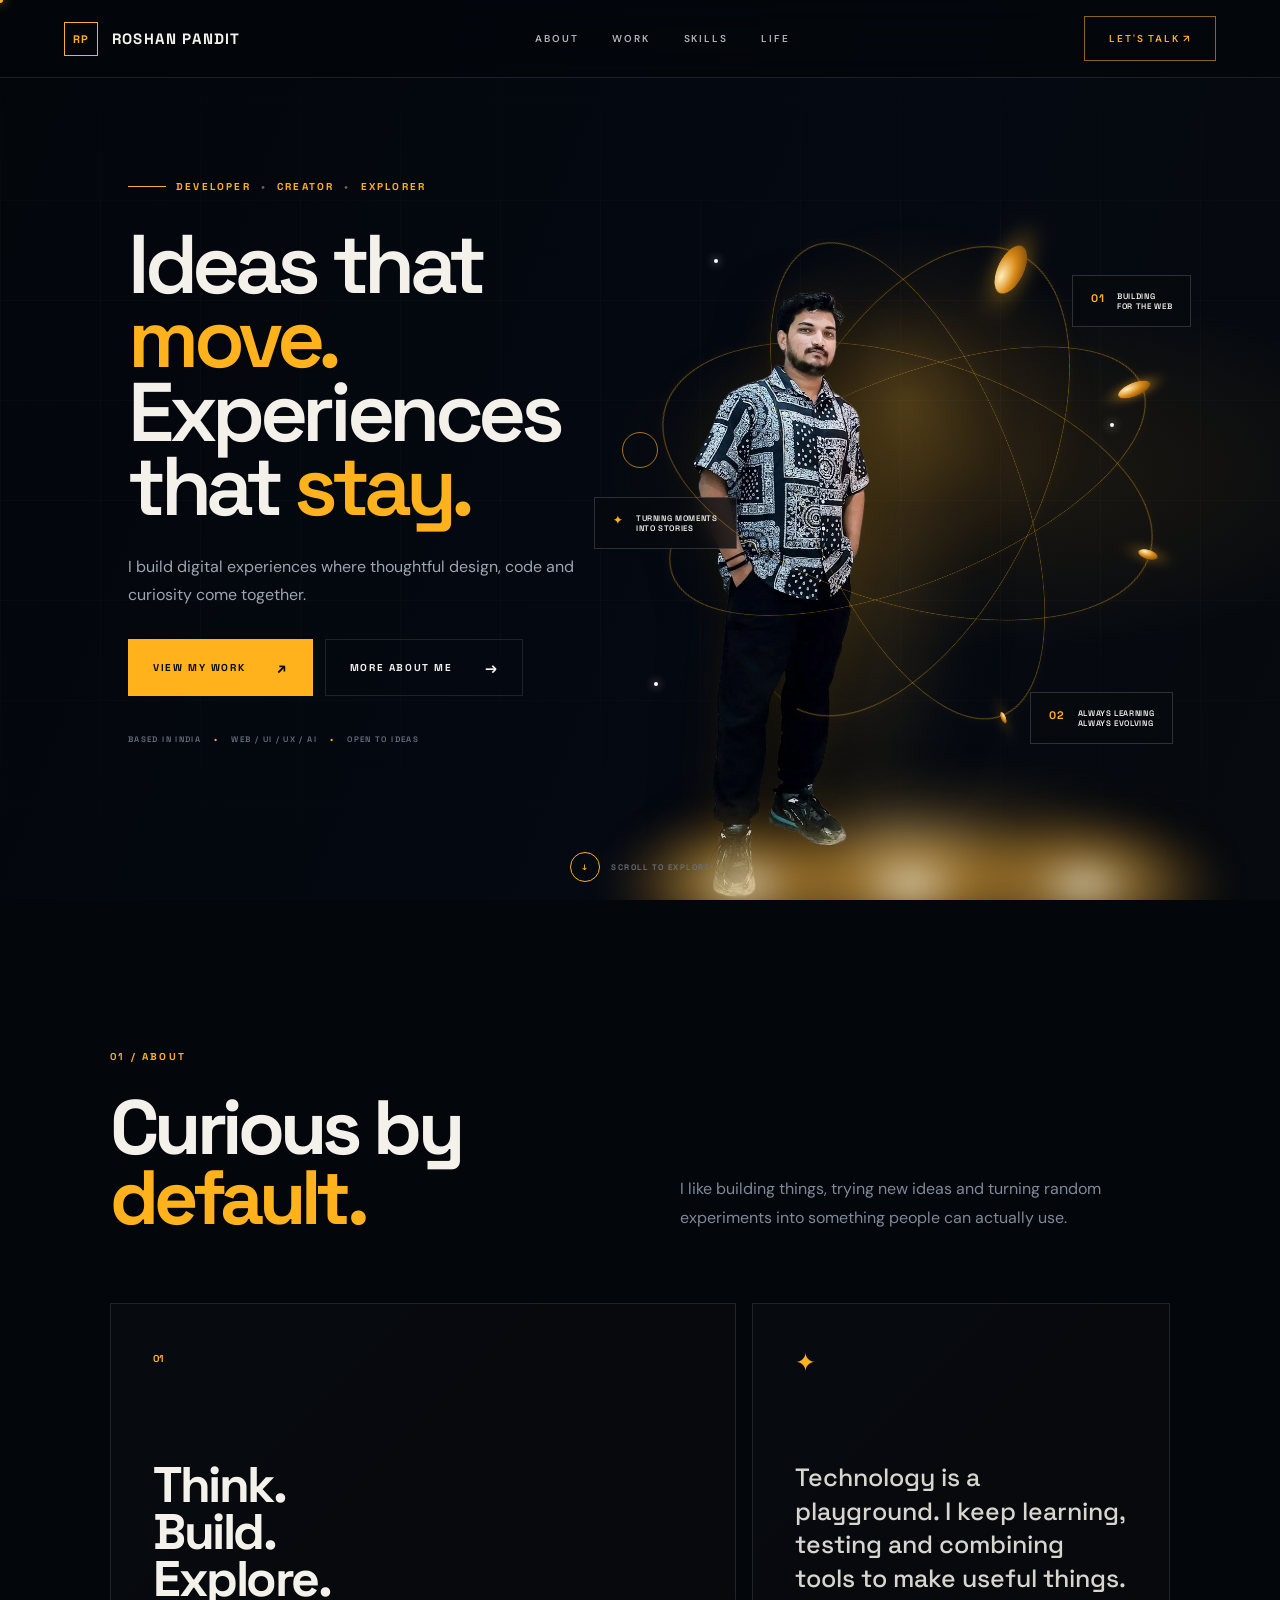
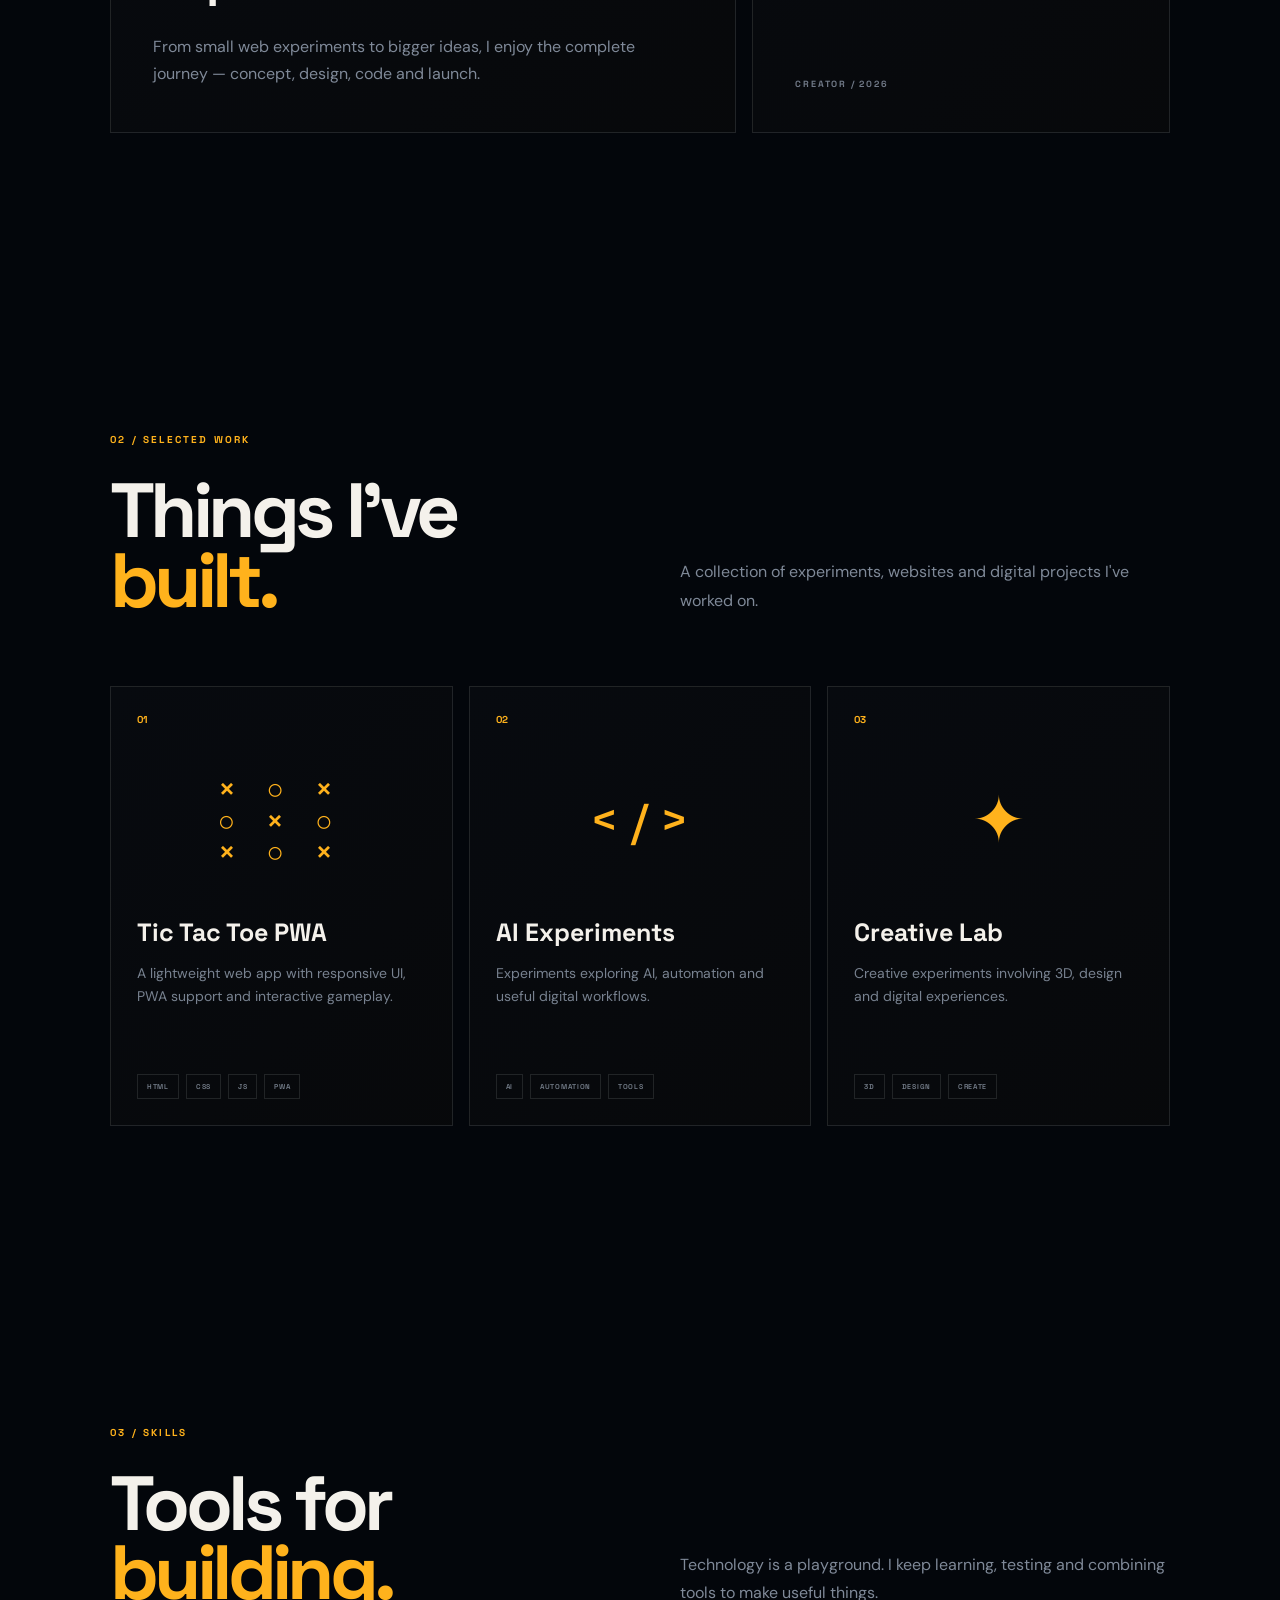
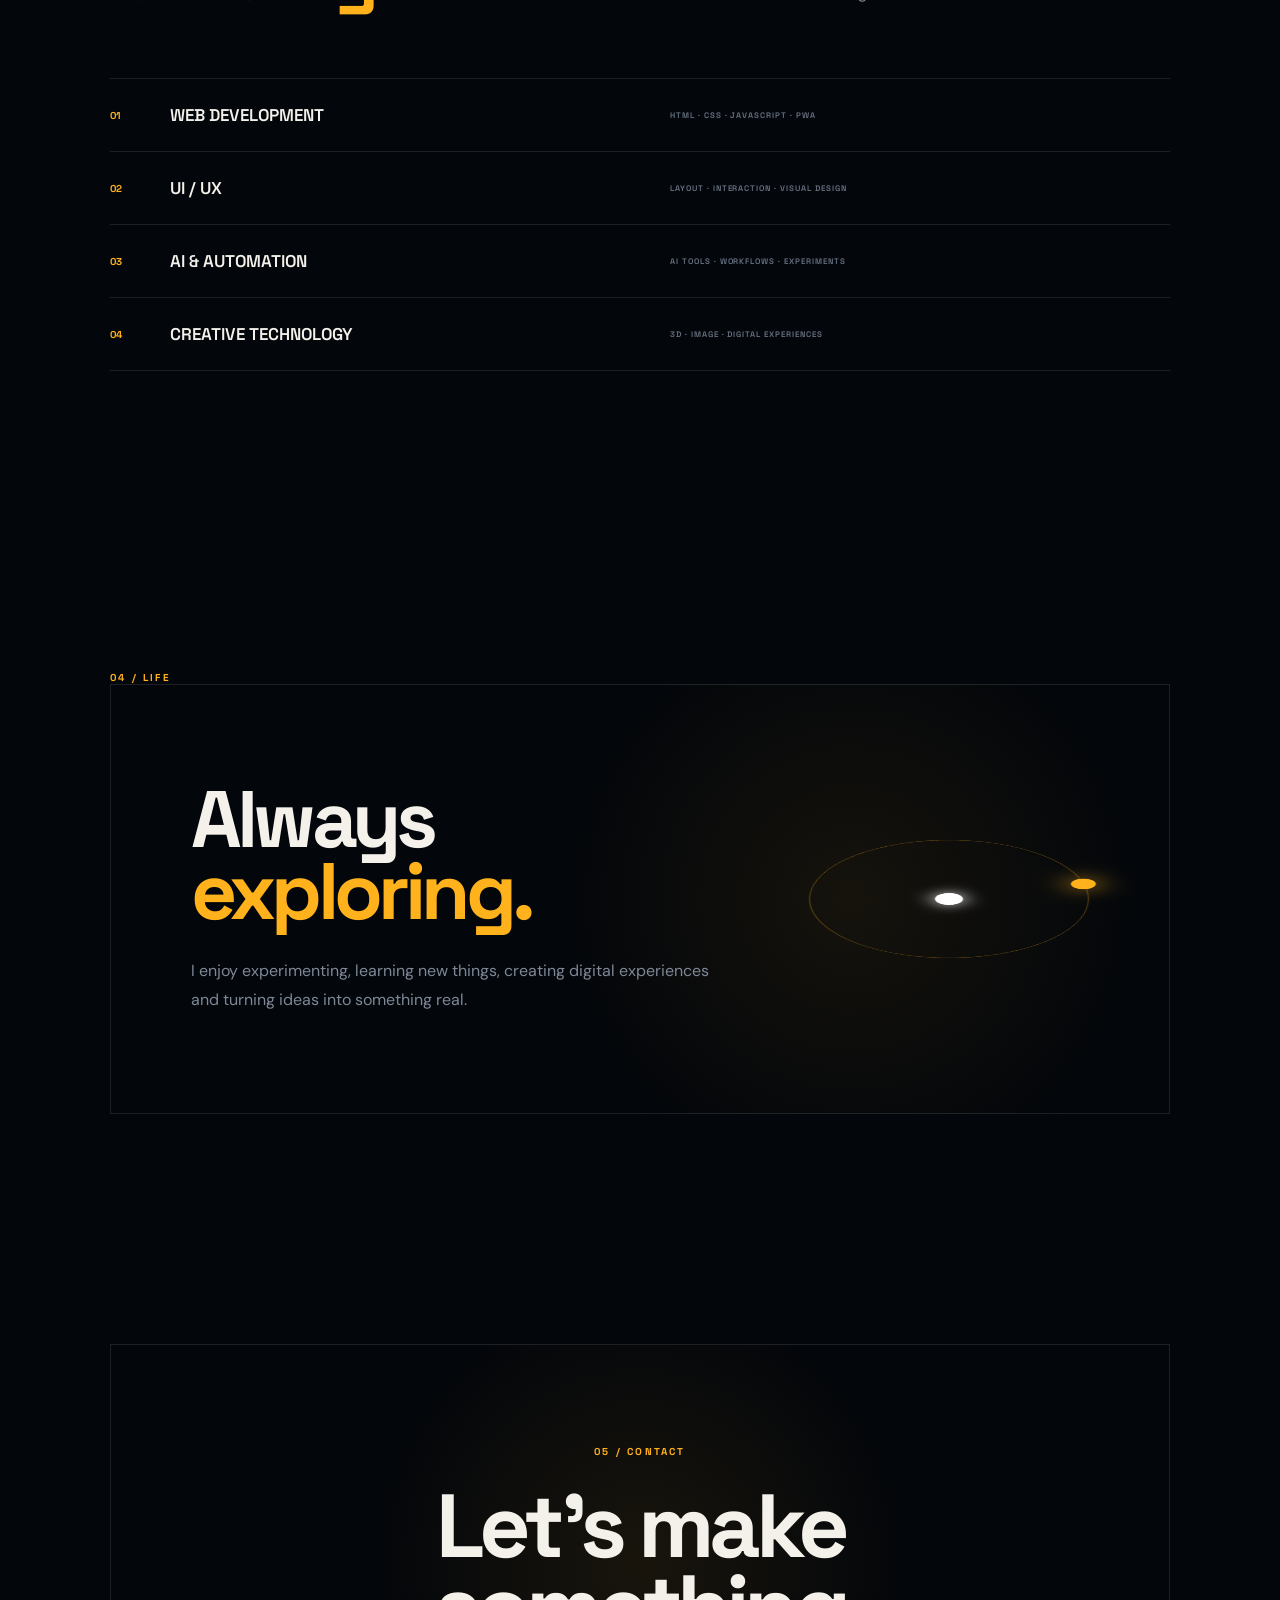
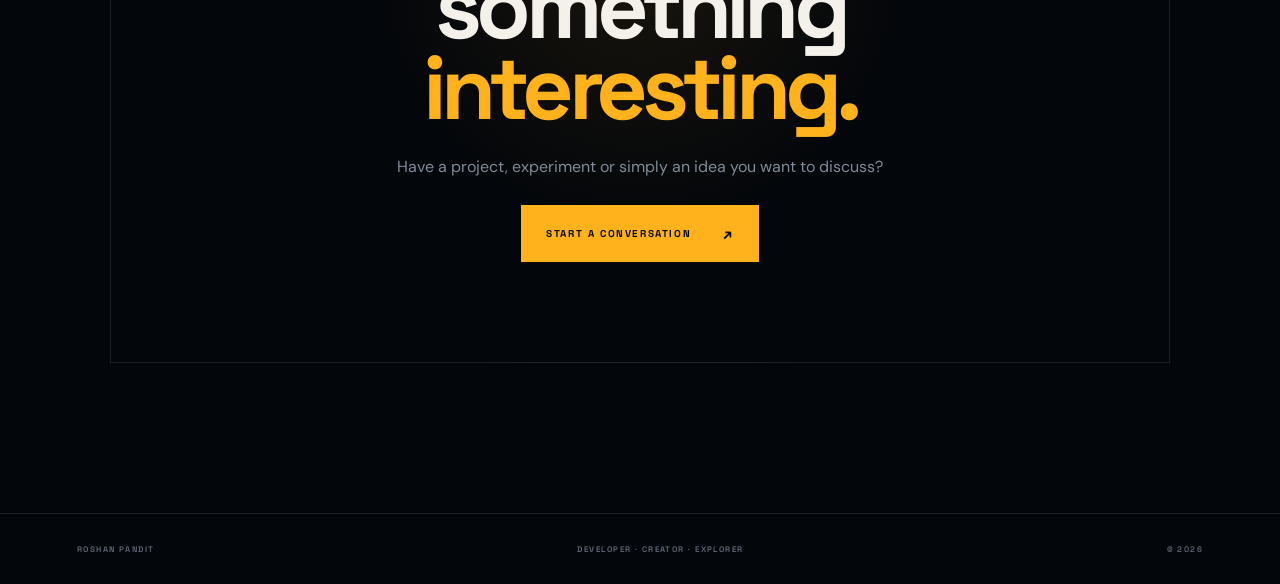
==== commit 80989b9f: "Add files via upload" ====
--- a/index.html
+++ b/index.html
@@ -1,40 +1,190 @@
-<!doctype html><html lang="en"><head>
-<meta charset="utf-8"><meta name="viewport" content="width=device-width,initial-scale=1">
-<title>Roshan Pandit — Developer • Creator • Explorer</title>
-<link rel="preconnect" href="https://fonts.googleapis.com"><link rel="preconnect" href="https://fonts.gstatic.com" crossorigin>
-<link href="https://fonts.googleapis.com/css2?family=DM+Sans:wght@400;500;600;700&family=Space+Grotesk:wght@500;600;700&display=swap" rel="stylesheet">
-<link rel="stylesheet" href="style.css"></head><body>
-<div class="noise"></div><div class="cursor"></div>
-<header><a class="brand" href="#home"><b>RP</b><strong>ROSHAN PANDIT</strong></a>
-<nav><a href="#about">ABOUT</a><a href="#work">WORK</a><a href="#skills">SKILLS</a><a href="#life">LIFE</a><a href="#contact">CONTACT</a></nav>
-<a class="talk" href="#contact">LET'S TALK ↗</a></header>
-<main>
-<section class="hero" id="home"><div class="stars"></div><div class="nebula"></div>
-<div class="orbits"><i></i><i></i><i></i></div>
-<div class="planet p1"></div><div class="planet p2"></div><div class="planet p3"></div><div class="planet p4"></div>
-<div class="copy"><small>DEVELOPER　•　CREATOR　•　EXPLORER</small>
-<h1>Ideas that<br><em>move.</em><br>Experiences<br>that <em>stay.</em></h1>
-<p>I build digital experiences where thoughtful design, code and curiosity come together.</p>
-<div class="actions"><a class="primary" href="#work">VIEW MY WORK ↗</a><a class="secondary" href="#about">MORE ABOUT ME →</a></div>
-<div class="meta">BASED IN INDIA　•　WEB / UI / UX / AI　•　OPEN TO IDEAS</div></div>
-<div class="stage"><div class="halo"></div><div class="ring r1"></div><div class="ring r2"></div>
-<img src="assets/images/hero.png" alt="Roshan Pandit">
-<div class="clouds"><i></i><i></i><i></i><i></i></div>
-<label class="tag t1"><b>01</b> BUILDING<br>FOR THE WEB</label><label class="tag t2"><b>02</b> ALWAYS LEARNING<br>ALWAYS EVOLVING</label><label class="tag t3">✦ TURNING MOMENTS<br>INTO STORIES</label></div>
-<div class="scroll">↓　SCROLL TO EXPLORE</div></section>
+<!DOCTYPE html>
+<html lang="en">
+<head>
+  <meta charset="UTF-8">
+  <meta name="viewport" content="width=device-width, initial-scale=1.0">
+  <meta name="description" content="Roshan Pandit — developer, creator and explorer.">
+  <title>Roshan Pandit — Developer • Creator • Explorer</title>
+  <link rel="preconnect" href="https://fonts.googleapis.com">
+  <link rel="preconnect" href="https://fonts.gstatic.com" crossorigin>
+  <link href="https://fonts.googleapis.com/css2?family=DM+Sans:wght@400;500;600;700&family=Space+Grotesk:wght@400;500;600;700&display=swap" rel="stylesheet">
+  <link rel="stylesheet" href="style.css">
+</head>
+<body>
+  <div class="cursor-dot"></div>
+  <div class="cursor-ring"></div>
 
-<section class="section" id="about"><small>01 / ABOUT</small><div class="split"><h2>Curious<br><em>by default.</em></h2><p>I like building things, trying new ideas and turning random experiments into something people can actually use.<br><br><span>THINK CLEARLY. BUILD BOLDLY. KEEP EXPLORING.</span></p></div>
-<div class="quote"><b>THINK.</b><b>BUILD.</b><b>EXPLORE.</b></div></section>
+  <div class="site-stars" aria-hidden="true"></div>
+  <div class="ambient ambient-one"></div>
+  <div class="ambient ambient-two"></div>
 
-<section class="section" id="work"><small>02 / SELECTED WORK</small><div class="split"><h2>Things I've<br><em>built.</em></h2><p>A focused collection of experiments, websites and digital projects.</p></div>
-<div class="cards"><article><small>01 / WEB APP</small><div class="icon">× ○<br>○ ×</div><h3>Tic Tac Toe PWA</h3><p>Responsive interactive web app with PWA support.</p></article>
-<article><small>02 / EXPERIMENT</small><div class="icon">&lt; / &gt;</div><h3>AI Experiments</h3><p>AI, automation and useful digital workflows.</p></article>
-<article><small>03 / CREATIVE</small><div class="icon">✦</div><h3>Creative Lab</h3><p>3D, design and visual digital experiments.</p></article></div></section>
+  <header class="nav">
+    <a class="brand" href="#home" aria-label="Roshan Pandit home">
+      <span class="brand-mark">RP</span>
+      <span>ROSHAN PANDIT</span>
+    </a>
+    <nav>
+      <a href="#about">ABOUT</a>
+      <a href="#work">WORK</a>
+      <a href="#skills">SKILLS</a>
+      <a href="#life">LIFE</a>
+    </nav>
+    <a class="nav-cta magnetic" href="#contact">LET'S TALK <span>↗</span></a>
+  </header>
 
-<section class="section" id="skills"><small>03 / SKILLS</small><div class="split"><h2>Tools for<br><em>building.</em></h2><p>Technology is a playground. I keep learning, testing and combining tools to make useful things.</p></div>
-<div class="skills"><div><b>01</b><strong>WEB DEVELOPMENT</strong><span>HTML • CSS • JAVASCRIPT • PWA</span></div><div><b>02</b><strong>UI / UX</strong><span>LAYOUT • INTERACTION • VISUAL DESIGN</span></div><div><b>03</b><strong>AI & AUTOMATION</strong><span>AI TOOLS • WORKFLOWS • EXPERIMENTS</span></div><div><b>04</b><strong>CREATIVE TECHNOLOGY</strong><span>3D • IMAGE • DIGITAL EXPERIENCES</span></div></div></section>
+  <main>
+    <section class="hero" id="home">
+      <div class="hero-grid"></div>
 
-<section class="section" id="life"><div class="life"><small>04 / LIFE</small><h2>Always<br><em>exploring.</em></h2><p>I enjoy experimenting, learning new things and turning ideas into something real.</p><div class="lifeorbit"></div></div></section>
-<section class="section contact" id="contact"><small>05 / CONTACT</small><h2>Let's make<br>something <em>interesting.</em></h2><p>Have a project, experiment or idea worth discussing?</p><a class="primary" href="mailto:hello@example.com">START A CONVERSATION ↗</a></section>
-</main><footer><span>ROSHAN PANDIT</span><span>DEVELOPER • CREATOR • EXPLORER</span><span>© 2026</span></footer>
-<script src="script.js"></script></body></html>+      <div class="hero-copy reveal">
+        <div class="eyebrow"><span></span> DEVELOPER <i>•</i> CREATOR <i>•</i> EXPLORER</div>
+        <h1>
+          Ideas that<br>
+          <em>move.</em><br>
+          Experiences<br>
+          that <em>stay.</em>
+        </h1>
+        <p class="hero-lead">
+          I build digital experiences where thoughtful design, code and curiosity
+          come together.
+        </p>
+        <div class="hero-actions">
+          <a class="button button-primary magnetic" href="#work">VIEW MY WORK <span>↗</span></a>
+          <a class="button button-ghost magnetic" href="#about">MORE ABOUT ME <span>→</span></a>
+        </div>
+        <div class="hero-meta">
+          <span>BASED IN INDIA</span><b>•</b><span>WEB / UI / UX / AI</span><b>•</b><span>OPEN TO IDEAS</span>
+        </div>
+      </div>
+
+      <div class="cosmos" aria-hidden="true">
+        <div class="golden-core"></div>
+
+        <div class="orbit orbit-a"><span class="planet p1"></span></div>
+        <div class="orbit orbit-b"><span class="planet p2"></span></div>
+        <div class="orbit orbit-c"><span class="planet p3"></span></div>
+        <div class="orbit orbit-d"><span class="planet p4"></span></div>
+
+        <div class="back-star star-a"></div>
+        <div class="back-star star-b"></div>
+        <div class="back-star star-c"></div>
+
+        <div class="person-wrap">
+          <div class="person-halo"></div>
+          <img class="hero-person" src="assets/images/hero.png" alt="Roshan Pandit">
+        </div>
+
+        <div class="cloud cloud-back"></div>
+        <div class="cloud cloud-front cloud-left"></div>
+        <div class="cloud cloud-front cloud-center"></div>
+        <div class="cloud cloud-front cloud-right"></div>
+
+        <div class="info-card card-one">
+          <strong>01</strong><span>BUILDING<br>FOR THE WEB</span>
+        </div>
+        <div class="info-card card-two">
+          <strong>02</strong><span>ALWAYS LEARNING<br>ALWAYS EVOLVING</span>
+        </div>
+        <div class="info-card card-three">
+          <strong>✦</strong><span>TURNING MOMENTS<br>INTO STORIES</span>
+        </div>
+      </div>
+
+      <a class="scroll-cue" href="#about"><span>↓</span> SCROLL TO EXPLORE</a>
+    </section>
+
+    <section class="section about" id="about">
+      <div class="section-label">01 / ABOUT</div>
+      <div class="section-heading">
+        <h2>Curious by<br><em>default.</em></h2>
+        <p>I like building things, trying new ideas and turning random experiments into something people can actually use.</p>
+      </div>
+      <div class="about-grid">
+        <article class="feature-panel">
+          <span class="panel-number">01</span>
+          <h3>Think.<br>Build.<br>Explore.</h3>
+          <p>From small web experiments to bigger ideas, I enjoy the complete journey — concept, design, code and launch.</p>
+        </article>
+        <article class="quote-panel">
+          <span>✦</span>
+          <p>Technology is a playground. I keep learning, testing and combining tools to make useful things.</p>
+          <small>CREATOR / 2026</small>
+        </article>
+      </div>
+    </section>
+
+    <section class="section work" id="work">
+      <div class="section-label">02 / SELECTED WORK</div>
+      <div class="section-heading">
+        <h2>Things I've<br><em>built.</em></h2>
+        <p>A collection of experiments, websites and digital projects I've worked on.</p>
+      </div>
+      <div class="work-grid">
+        <a class="work-card magnetic" href="https://0roshanpandit.github.io/tictactoe-pwa/" target="_blank" rel="noopener">
+          <span class="card-index">01</span>
+          <div class="card-icon tic">× ○ ×<br>○ × ○<br>× ○ ×</div>
+          <h3>Tic Tac Toe PWA</h3>
+          <p>A lightweight web app with responsive UI, PWA support and interactive gameplay.</p>
+          <div class="tags"><span>HTML</span><span>CSS</span><span>JS</span><span>PWA</span></div>
+        </a>
+        <article class="work-card magnetic">
+          <span class="card-index">02</span>
+          <div class="card-icon code">&lt; / &gt;</div>
+          <h3>AI Experiments</h3>
+          <p>Experiments exploring AI, automation and useful digital workflows.</p>
+          <div class="tags"><span>AI</span><span>AUTOMATION</span><span>TOOLS</span></div>
+        </article>
+        <article class="work-card magnetic">
+          <span class="card-index">03</span>
+          <div class="card-icon spark">✦</div>
+          <h3>Creative Lab</h3>
+          <p>Creative experiments involving 3D, design and digital experiences.</p>
+          <div class="tags"><span>3D</span><span>DESIGN</span><span>CREATE</span></div>
+        </article>
+      </div>
+    </section>
+
+    <section class="section skills" id="skills">
+      <div class="section-label">03 / SKILLS</div>
+      <div class="section-heading">
+        <h2>Tools for<br><em>building.</em></h2>
+        <p>Technology is a playground. I keep learning, testing and combining tools to make useful things.</p>
+      </div>
+      <div class="skill-list">
+        <div><b>01</b><strong>WEB DEVELOPMENT</strong><span>HTML · CSS · JAVASCRIPT · PWA</span></div>
+        <div><b>02</b><strong>UI / UX</strong><span>LAYOUT · INTERACTION · VISUAL DESIGN</span></div>
+        <div><b>03</b><strong>AI & AUTOMATION</strong><span>AI TOOLS · WORKFLOWS · EXPERIMENTS</span></div>
+        <div><b>04</b><strong>CREATIVE TECHNOLOGY</strong><span>3D · IMAGE · DIGITAL EXPERIENCES</span></div>
+      </div>
+    </section>
+
+    <section class="section life" id="life">
+      <div class="section-label">04 / LIFE</div>
+      <div class="life-panel">
+        <div>
+          <h2>Always<br><em>exploring.</em></h2>
+          <p>I enjoy experimenting, learning new things, creating digital experiences and turning ideas into something real.</p>
+        </div>
+        <div class="life-orbit" aria-hidden="true"><span></span><i></i></div>
+      </div>
+    </section>
+
+    <section class="section contact" id="contact">
+      <div class="contact-panel">
+        <div class="section-label">05 / CONTACT</div>
+        <h2>Let's make<br>something<br><em>interesting.</em></h2>
+        <p>Have a project, experiment or simply an idea you want to discuss?</p>
+        <a class="button button-primary magnetic" href="mailto:hello@roshanpandit.com">START A CONVERSATION <span>↗</span></a>
+      </div>
+    </section>
+  </main>
+
+  <footer>
+    <span>ROSHAN PANDIT</span>
+    <span>DEVELOPER · CREATOR · EXPLORER</span>
+    <span>© 2026</span>
+  </footer>
+
+  <script src="script.js"></script>
+</body>
+</html>
--- a/style.css
+++ b/style.css
@@ -1,3 +1,53 @@
-*{box-sizing:border-box;margin:0;padding:0}html{scroll-behavior:smooth}body{background:#05070b;color:#f4f1eb;font-family:"DM Sans",sans-serif;overflow-x:hidden}a{color:inherit;text-decoration:none}.noise{position:fixed;inset:0;opacity:.035;pointer-events:none;z-index:100;background-image:url("data:image/svg+xml,%3Csvg xmlns='http://www.w3.org/2000/svg' width='140' height='140'%3E%3Cfilter id='n'%3E%3CfeTurbulence baseFrequency='.8' numOctaves='3'/%3E%3C/filter%3E%3Crect width='100%25' height='100%25' filter='url(%23n)'/%3E%3C/svg%3E")}header{height:82px;position:fixed;top:0;left:0;right:0;z-index:50;display:flex;align-items:center;justify-content:space-between;padding:0 5vw;border-bottom:1px solid #ffffff16;background:#05070bd9;backdrop-filter:blur(18px)}.brand{display:flex;align-items:center;gap:12px;font-size:13px;letter-spacing:.06em}.brand b{display:grid;place-items:center;width:36px;height:36px;border:1px solid #ffb21c;color:#ffb21c;font-size:10px}.brand strong{font-weight:700}nav{display:flex;gap:32px}nav a,.talk{font-size:9px;letter-spacing:.18em;color:#a8afb9}.talk{border:1px solid #ffb21c88;padding:15px 19px;color:#ffb21c}.hero{height:100vh;min-height:760px;position:relative;overflow:hidden;padding-top:82px;background:radial-gradient(circle at 75% 55%,#ffad1c14,transparent 27%),radial-gradient(circle at 15% 75%,#14335c18,transparent 30%)}.stars{position:absolute;inset:0;background-image:radial-gradient(#fff 0 1px,transparent 1.5px);background-size:155px 155px;opacity:.42;animation:star 22s linear infinite}.stars:after{content:"";position:absolute;inset:0;background-image:radial-gradient(#ffb21c 0 1px,transparent 1.5px);background-size:260px 230px;opacity:.45}@keyframes star{to{background-position:155px 310px}}.nebula{position:absolute;width:700px;height:700px;right:4%;top:8%;border-radius:50%;background:radial-gradient(circle,#ffb21c18,transparent 65%);filter:blur(8px)}.copy{position:absolute;z-index:20;left:8.5%;top:24%;width:45%}.copy small,.section>small{color:#ffb21c;font-size:9px;letter-spacing:.2em;font-weight:700}.copy h1,h2{font-family:"Space Grotesk",sans-serif;letter-spacing:-.065em}.copy h1{font-size:clamp(58px,6.1vw,100px);line-height:.89;margin:32px 0 27px}.copy em,h2 em{font-style:normal;color:#ffb21c}.copy p{color:#8c95a2;max-width:510px;line-height:1.75;font-size:14px}.actions{display:flex;gap:10px;margin-top:30px}.primary,.secondary{display:inline-block;padding:17px 21px;font-size:9px;font-weight:700;letter-spacing:.16em}.primary{background:#ffb21c;color:#08090b}.secondary{border:1px solid #ffffff1c}.meta{margin-top:40px;color:#697381;font-size:8px;letter-spacing:.15em}.stage{position:absolute;z-index:8;width:54vw;height:760px;right:-1%;top:95px}.halo{position:absolute;width:610px;height:610px;left:50%;top:40%;transform:translate(-50%,-50%);border-radius:50%;background:radial-gradient(circle,#ffb21c2e,transparent 67%);filter:blur(12px)}.stage img{position:absolute;z-index:12;height:91%;bottom:-4%;left:50%;transform:translateX(-50%);filter:drop-shadow(0 0 28px #ffb21c22)}.ring,.orbits i{position:absolute;border:1px solid #ffb21c66;border-radius:50%;pointer-events:none}.ring{z-index:9;width:82%;height:43%;left:9%;top:34%;transform:rotate(-10deg);animation:spin 20s linear infinite}.r2{width:70%;height:70%;left:15%;top:18%;border-color:#ffb21c35;transform:rotate(48deg);animation-duration:28s;animation-direction:reverse}.orbits i:nth-child(1){width:800px;height:330px;right:-140px;top:260px;transform:rotate(-15deg);animation:spin 31s linear infinite}.orbits i:nth-child(2){width:670px;height:500px;right:10px;top:170px;transform:rotate(48deg);animation:spin 38s linear infinite reverse}.orbits i:nth-child(3){width:470px;height:650px;right:190px;top:90px;transform:rotate(70deg);animation:spin 45s linear infinite}@keyframes spin{to{rotate:360deg}}.planet{position:absolute;z-index:11;border-radius:50%;background:radial-gradient(circle at 30% 25%,#ffe0a0,#a9671c 50%,#181008 82%);box-shadow:inset -10px -12px 18px #0009,0 0 28px #ffb21c33;animation:float 6s ease-in-out infinite}.p1{width:55px;height:55px;right:19%;top:20%}.p2{width:24px;height:24px;right:7%;top:51%;animation-delay:-2s}.p3{width:38px;height:38px;right:33%;top:63%;animation-delay:-4s}.p4{width:17px;height:17px;right:28%;top:17%;animation-delay:-1s}@keyframes float{50%{translate:10px -16px}}.clouds{position:absolute;z-index:16;left:5%;right:3%;bottom:-5px;height:145px;overflow:hidden}.clouds:after{content:"";position:absolute;inset:45px 0 0;background:radial-gradient(ellipse,#fff3d6b8 0,#ffb21c55 30%,transparent 72%);filter:blur(25px)}.clouds i{position:absolute;width:240px;height:90px;bottom:-28px;border-radius:50%;background:radial-gradient(ellipse,#fff8e7dd,#a98253aa 45%,transparent 73%);filter:blur(10px);animation:cloud 9s ease-in-out infinite}.clouds i:nth-child(1){left:0}.clouds i:nth-child(2){left:25%;animation-delay:-3s}.clouds i:nth-child(3){left:55%;animation-delay:-6s}.clouds i:nth-child(4){right:0;animation-delay:-1s}@keyframes cloud{50%{translate:18px 0;scale:1.06}}.tag{position:absolute;z-index:22;background:#080b0fd9;border:1px solid #ffffff20;padding:16px 18px;font-size:8px;line-height:1.5;letter-spacing:.12em;backdrop-filter:blur(10px)}.tag b{color:#ffb21c;margin-right:10px}.t1{right:4%;top:25%}.t2{right:7%;bottom:14%}.t3{left:2%;top:53%}.scroll{position:absolute;bottom:22px;left:50%;transform:translateX(-50%);font-size:8px;letter-spacing:.18em;color:#697381;z-index:30}.section{width:min(1080px,88vw);margin:auto;padding:150px 0;border-top:1px solid #ffffff12}.split{display:grid;grid-template-columns:1fr .65fr;gap:14%;margin-top:32px;align-items:end}.split h2,.life h2,.contact h2{font-size:clamp(58px,7vw,96px);line-height:.88}.split p{color:#808a98;line-height:1.8;font-size:14px}.split p span{color:#ffb21c;font-size:9px;letter-spacing:.15em}.quote{display:flex;gap:35px;margin-top:90px;padding:27px 0;border-block:1px solid #ffffff12}.quote b{font:600 23px "Space Grotesk"}.quote b:first-child{color:#ffb21c}.cards{display:grid;grid-template-columns:repeat(3,1fr);gap:14px;margin-top:70px}.cards article{height:430px;border:1px solid #ffffff12;padding:24px;display:flex;flex-direction:column;transition:.35s}.cards article:hover{border-color:#ffb21c88;translate:0 -6px}.cards article>small{color:#ffb21c;font-size:8px;letter-spacing:.15em}.icon{flex:1;display:grid;place-items:center;color:#ffb21c;font:500 65px "Space Grotesk";line-height:.8;text-align:center}.cards h3{font:600 24px "Space Grotesk";margin-bottom:16px}.cards p{color:#788290;font-size:12px;line-height:1.7}.skills{margin-top:75px;border-top:1px solid #ffffff12}.skills div{display:grid;grid-template-columns:55px 1fr 1fr;padding:27px 0;border-bottom:1px solid #ffffff12;align-items:center}.skills b{color:#ffb21c;font-size:9px}.skills strong{font:600 17px "Space Grotesk"}.skills span{color:#68717e;font-size:8px;letter-spacing:.15em}.life{height:430px;border:1px solid #ffffff12;padding:50px 60px;position:relative;overflow:hidden;background:radial-gradient(circle at 78% 50%,#ffb21c0d,transparent 36%)}.life p{margin-top:35px;max-width:580px;color:#808a98;line-height:1.8}.lifeorbit{position:absolute;width:530px;height:220px;right:-80px;top:105px;border:1px solid #ffb21c55;border-radius:50%;rotate:-22deg;animation:spin 20s linear infinite}.contact{text-align:center;display:flex;flex-direction:column;align-items:center}.contact h2{margin-top:35px}.contact p{color:#808a98;margin:30px 0}footer{padding:35px 6vw;border-top:1px solid #ffffff12;display:flex;justify-content:space-between;color:#697381;font-size:8px;letter-spacing:.16em}.cursor{position:fixed;z-index:60;width:180px;height:180px;border-radius:50%;pointer-events:none;translate:-50% -50%;background:radial-gradient(circle,#ffb21c12,transparent 65%);mix-blend-mode:screen}
-@media(max-width:900px){nav{display:none}.hero{height:900px}.copy{top:15%;left:7%;width:86%}.stage{width:100%;height:560px;top:365px}.stage img{height:92%}.copy h1{font-size:clamp(52px,12vw,82px)}.meta{display:none}.orbits i:nth-child(1){right:-280px;top:470px}.orbits i:nth-child(2){right:-180px;top:410px}.orbits i:nth-child(3){right:-80px;top:350px}.split{grid-template-columns:1fr;gap:35px}.cards{grid-template-columns:1fr}.skills div{grid-template-columns:45px 1fr}.skills span{grid-column:2;margin-top:7px}.life{padding:40px 28px}footer{gap:15px;flex-direction:column}}
-@media(max-width:560px){header{height:70px}.talk{padding:12px;font-size:8px}.hero{min-height:800px;height:800px}.copy{top:13%}.copy h1{font-size:51px}.actions{flex-wrap:wrap}.stage{top:350px;height:460px}.stage img{height:88%}.tag{padding:10px 11px;font-size:7px}.t3{left:0}.t1{right:0}.t2{right:0}.section{padding:100px 0}.quote{gap:15px;flex-wrap:wrap}.quote b{font-size:18px}.life{height:390px}}
+*{box-sizing:border-box;margin:0;padding:0}
+:root{--bg:#03060b;--bg2:#060b13;--text:#f4f1eb;--muted:#8d96a5;--gold:#ffb21c;--line:rgba(255,255,255,.105)}
+html{scroll-behavior:smooth}
+body{background:var(--bg);color:var(--text);font-family:"DM Sans",sans-serif;overflow-x:hidden;cursor:none}
+a{text-decoration:none;color:inherit}
+.site-stars{position:fixed;inset:0;z-index:0;pointer-events:none;overflow:hidden;background-image:radial-gradient(circle,rgba(255,255,255,.8) 0 1px,transparent 1.6px),radial-gradient(circle,rgba(255,190,50,.75) 0 1px,transparent 1.7px);background-size:173px 151px,311px 229px;background-position:20px 40px,100px 90px;opacity:.48;animation:galaxy 35s linear infinite}
+.site-stars:after{content:"";position:absolute;inset:-100%;background-image:radial-gradient(circle,rgba(255,255,255,.65) 0 1px,transparent 1.5px);background-size:257px 197px;animation:galaxy2 55s linear infinite}
+@keyframes galaxy{to{transform:translate3d(173px,151px,0)}}
+@keyframes galaxy2{to{transform:translate3d(-257px,197px,0)}}
+.nav{height:78px;border-bottom:1px solid var(--line);display:flex;align-items:center;justify-content:space-between;padding:0 clamp(28px,5vw,82px);position:fixed;top:0;left:0;right:0;z-index:20;background:rgba(3,6,11,.72);backdrop-filter:blur(18px)}
+.brand{display:flex;align-items:center;gap:14px;font:700 15px "Space Grotesk";letter-spacing:.08em}.brand-mark{display:grid;place-items:center;width:34px;height:34px;border:1px solid var(--gold);color:var(--gold);font-size:11px}
+.nav nav{display:flex;gap:34px}.nav nav a,.nav-cta{font-size:10px;letter-spacing:.18em;color:#aeb4bd;font-weight:600}.nav nav a:hover,.nav-cta:hover{color:var(--gold)}
+.nav-cta{border:1px solid rgba(255,178,28,.55);padding:15px 24px;color:var(--gold)}
+.hero{min-height:100vh;padding:78px 6vw 0;position:relative;isolation:isolate;display:grid;grid-template-columns:47% 53%;overflow:hidden;background:radial-gradient(ellipse at 78% 52%,rgba(255,171,27,.10),transparent 28%),linear-gradient(110deg,#03060b,#040912 58%,#070a0e)}
+.hero-grid{position:absolute;inset:0;background:linear-gradient(rgba(255,255,255,.018) 1px,transparent 1px),linear-gradient(90deg,rgba(255,255,255,.018) 1px,transparent 1px);background-size:100px 100px;mask-image:linear-gradient(to bottom,transparent,black 25%,black 70%,transparent)}
+.hero-copy{align-self:center;position:relative;z-index:8;padding:2vh 0 8vh 4vw;max-width:760px}
+.eyebrow,.section-label{font:700 10px "Space Grotesk";letter-spacing:.22em;color:var(--gold);display:flex;gap:10px;align-items:center}.eyebrow span{width:38px;height:1px;background:var(--gold)}.eyebrow i{font-style:normal;color:#6e6043}
+h1,h2,h3{font-family:"Space Grotesk",sans-serif}
+h1{font-size:clamp(58px,6.5vw,108px);line-height:.89;letter-spacing:-.065em;margin:34px 0 30px;font-weight:600}
+h1 em,h2 em{font-style:normal;color:var(--gold)}
+.hero-lead{max-width:540px;color:#9da5b0;font-size:16px;line-height:1.75}
+.hero-actions{display:flex;gap:12px;margin-top:30px}.button{display:inline-flex;align-items:center;justify-content:space-between;gap:32px;padding:18px 24px;font:700 10px "Space Grotesk";letter-spacing:.16em;border:1px solid var(--line);transition:.35s}.button span{font-size:15px}.button-primary{background:var(--gold);color:#090a0b;border-color:var(--gold)}.button-primary:hover{box-shadow:0 0 35px rgba(255,178,28,.28);transform:translateY(-3px)}.button-ghost:hover{border-color:var(--gold);color:var(--gold);transform:translateY(-3px)}
+.hero-meta{display:flex;gap:13px;margin-top:38px;color:#67707d;font:600 8px "Space Grotesk";letter-spacing:.17em}.hero-meta b{color:var(--gold)}
+.cosmos{position:relative;min-width:0;height:calc(100vh - 78px);z-index:2;transform-style:preserve-3d}
+.golden-core{position:absolute;width:65%;aspect-ratio:1;left:18%;top:16%;background:radial-gradient(circle,rgba(255,182,41,.23),rgba(255,162,18,.06) 38%,transparent 68%);filter:blur(4px);animation:breathe 5s ease-in-out infinite}
+@keyframes breathe{50%{transform:scale(1.08);opacity:.75}}
+.orbit{position:absolute;left:8%;top:17%;width:85%;height:64%;border:1px solid rgba(255,178,28,.43);border-radius:50%;transform-style:preserve-3d;box-shadow:0 0 14px rgba(255,178,28,.04);animation:orbitSpin 18s linear infinite}
+.orbit-a{transform:rotate(17deg) rotateX(62deg)}.orbit-b{transform:rotate(-22deg) rotateX(67deg);animation-duration:25s}.orbit-c{transform:rotate(68deg) rotateX(66deg);animation-duration:31s}.orbit-d{transform:rotate(-64deg) rotateX(60deg);animation-duration:38s}
+@keyframes orbitSpin{to{transform:rotate(377deg) rotateX(62deg)}}
+.orbit-b{animation-name:orbitSpinB}.orbit-c{animation-name:orbitSpinC}.orbit-d{animation-name:orbitSpinD}
+@keyframes orbitSpinB{to{transform:rotate(338deg) rotateX(67deg)}}@keyframes orbitSpinC{to{transform:rotate(428deg) rotateX(66deg)}}@keyframes orbitSpinD{to{transform:rotate(296deg) rotateX(60deg)}}
+.planet{position:absolute;right:-9px;top:50%;width:20px;height:20px;border-radius:50%;background:radial-gradient(circle at 30% 28%,#fff1c0,#d98a16 45%,#5d3207);box-shadow:0 0 22px rgba(255,177,35,.7);transform:translateY(-50%)}.p2{width:34px;height:34px}.p3{width:12px;height:12px}.p4{width:52px;height:52px;box-shadow:0 0 38px rgba(255,178,28,.6)}
+.person-wrap{position:absolute;z-index:7;bottom:-2px;left:14%;width:57%;height:91%;display:flex;align-items:flex-end;justify-content:center;filter:drop-shadow(0 18px 28px rgba(0,0,0,.65))}
+.hero-person{height:100%;width:auto;max-width:none;object-fit:contain;object-position:center bottom;position:relative;z-index:3;transform:translateZ(30px);filter:drop-shadow(0 0 18px rgba(255,185,50,.08))}
+.person-halo{position:absolute;inset:10% 10% 0;background:radial-gradient(ellipse at center,rgba(255,185,50,.18),transparent 57%);filter:blur(24px);z-index:1}
+.cloud{position:absolute;z-index:9;bottom:-7%;height:18%;border-radius:50%;filter:blur(15px);background:radial-gradient(ellipse,rgba(255,242,212,.84) 0%,rgba(255,190,72,.48) 25%,rgba(255,164,28,.12) 55%,transparent 73%);animation:cloudFloat 7s ease-in-out infinite}
+.cloud-back{z-index:4;left:5%;width:90%;bottom:-3%;opacity:.55;filter:blur(25px)}.cloud-left{left:0;width:46%}.cloud-center{left:27%;width:48%;animation-delay:-2s}.cloud-right{right:-4%;width:48%;animation-delay:-4s}
+@keyframes cloudFloat{50%{transform:translateX(25px) scale(1.08);opacity:.85}}
+.info-card{position:absolute;z-index:12;display:flex;gap:13px;align-items:flex-start;padding:15px 18px;background:rgba(7,10,14,.76);border:1px solid rgba(255,255,255,.16);backdrop-filter:blur(10px);font:600 8px "Space Grotesk";letter-spacing:.08em}.info-card strong{color:var(--gold);font-size:11px}.card-one{right:2%;top:24%}.card-two{right:5%;bottom:19%}.card-three{left:-2%;top:51%}
+.back-star{position:absolute;width:4px;height:4px;border-radius:50%;background:#fff;box-shadow:0 0 10px #fff;animation:twinkle 2s ease-in-out infinite}.star-a{left:18%;top:22%}.star-b{right:15%;top:42%;animation-delay:.7s}.star-c{left:8%;bottom:26%;animation-delay:1.2s}
+@keyframes twinkle{50%{opacity:.25;transform:scale(.55)}}
+.scroll-cue{position:absolute;bottom:18px;left:50%;transform:translateX(-50%);z-index:15;font:600 8px "Space Grotesk";letter-spacing:.18em;color:#69717d}.scroll-cue span{display:inline-grid;place-items:center;border:1px solid var(--gold);border-radius:50%;width:30px;height:30px;color:var(--gold);margin-right:8px}
+.section{position:relative;z-index:2;max-width:1120px;margin:auto;padding:150px 30px}.section-heading{display:grid;grid-template-columns:1fr 1fr;gap:80px;align-items:end;margin:30px 0 70px}.section-heading h2{font-size:clamp(52px,6vw,88px);line-height:.91;letter-spacing:-.06em}.section-heading p{color:#7f8998;line-height:1.8;max-width:500px}
+.about-grid{display:grid;grid-template-columns:1.2fr .8fr;gap:16px}.feature-panel,.quote-panel,.work-card,.life-panel,.contact-panel{border:1px solid var(--line);background:linear-gradient(135deg,rgba(255,255,255,.018),rgba(255,177,28,.018));position:relative;overflow:hidden}.feature-panel{min-height:430px;padding:42px}.panel-number,.card-index{font:700 10px "Space Grotesk";color:var(--gold)}.feature-panel h3{font-size:50px;line-height:.94;letter-spacing:-.05em;margin-top:95px}.feature-panel p{max-width:500px;color:#7f8998;line-height:1.7;margin-top:30px}.quote-panel{padding:42px;min-height:430px;display:flex;flex-direction:column;justify-content:space-between}.quote-panel>span{color:var(--gold);font-size:25px}.quote-panel p{font:500 25px/1.35 "Space Grotesk";color:#d8d5cf}.quote-panel small{font:700 9px "Space Grotesk";letter-spacing:.2em;color:#707987}
+.work-grid{display:grid;grid-template-columns:repeat(3,1fr);gap:16px}.work-card{min-height:440px;padding:26px;display:flex;flex-direction:column;transition:.45s}.work-card:hover{transform:translateY(-8px);border-color:rgba(255,178,28,.5);background:linear-gradient(135deg,rgba(255,255,255,.02),rgba(255,178,28,.05))}.card-icon{height:190px;display:grid;place-items:center;color:var(--gold);font:500 46px "Space Grotesk";text-align:center;line-height:1.1}.tic{font-size:29px;letter-spacing:12px}.spark{font-size:64px}.work-card h3{font-size:25px;margin-bottom:14px}.work-card p{font-size:14px;line-height:1.7;color:#788290}.tags{display:flex;gap:7px;margin-top:auto}.tags span{font:600 7px "Space Grotesk";letter-spacing:.1em;padding:7px 9px;border:1px solid var(--line);color:#77808d}
+.skill-list{border-top:1px solid var(--line)}.skill-list div{display:grid;grid-template-columns:60px 1fr 1fr;align-items:center;padding:25px 0;border-bottom:1px solid var(--line);transition:.3s}.skill-list div:hover{padding-left:12px;background:rgba(255,178,28,.025)}.skill-list b{font:700 10px "Space Grotesk";color:var(--gold)}.skill-list strong{font:600 17px "Space Grotesk"}.skill-list span{font:600 8px "Space Grotesk";letter-spacing:.12em;color:#697484}
+.life-panel{min-height:430px;padding:70px 80px;display:flex;justify-content:space-between;align-items:center;background:radial-gradient(circle at 70% 50%,rgba(255,178,28,.08),transparent 40%)}.life-panel h2{font-size:80px;line-height:.9;letter-spacing:-.06em}.life-panel p{max-width:540px;color:#7e8896;line-height:1.8;margin-top:30px}.life-orbit{width:280px;height:280px;border:1px solid rgba(255,178,28,.35);border-radius:50%;position:relative;transform:rotateX(65deg) rotateZ(-20deg)}.life-orbit span{position:absolute;width:25px;height:25px;border-radius:50%;background:var(--gold);box-shadow:0 0 35px var(--gold);right:-12px;top:50%}.life-orbit i{position:absolute;inset:45%;background:#fff;border-radius:50%;box-shadow:0 0 25px #fff}
+.contact{padding-top:80px}.contact-panel{text-align:center;padding:100px 30px;background:radial-gradient(circle at 50% 35%,rgba(255,178,28,.09),transparent 43%)}.contact-panel .section-label{justify-content:center}.contact-panel h2{font-size:clamp(58px,7vw,100px);line-height:.9;letter-spacing:-.065em;margin:28px 0}.contact-panel p{color:#818a97;margin-bottom:28px}
+footer{position:relative;z-index:2;border-top:1px solid var(--line);padding:30px 6vw;display:flex;justify-content:space-between;color:#626b78;font:600 8px "Space Grotesk";letter-spacing:.18em}
+.cursor-dot{position:fixed;width:6px;height:6px;border-radius:50%;background:var(--gold);z-index:100;pointer-events:none;transform:translate(-50%,-50%);box-shadow:0 0 12px var(--gold)}.cursor-ring{position:fixed;width:36px;height:36px;border:1px solid rgba(255,178,28,.65);border-radius:50%;z-index:99;pointer-events:none;transform:translate(-50%,-50%);transition:width .25s,height .25s,border-color .25s}.cursor-ring.active{width:62px;height:62px;border-color:var(--gold)}
+.reveal{opacity:0;transform:translateY(20px);animation:reveal .9s .2s forwards}@keyframes reveal{to{opacity:1;transform:none}}
+@media(max-width:900px){body{cursor:auto}.cursor-dot,.cursor-ring{display:none}.nav{padding:0 20px}.nav nav{display:none}.nav-cta{padding:12px 14px}.hero{grid-template-columns:1fr;min-height:900px;padding:78px 22px 0}.hero-copy{padding:70px 10px 0;z-index:10;align-self:start}.hero-copy h1{font-size:clamp(54px,14vw,82px)}.cosmos{position:absolute;inset:30% 0 0;height:70%;opacity:.92}.person-wrap{left:20%;width:58%;height:88%}.info-card{transform:scale(.8)}.card-three{left:2%}.section{padding:100px 22px}.section-heading{grid-template-columns:1fr;gap:25px;margin-bottom:45px}.about-grid,.work-grid{grid-template-columns:1fr}.feature-panel,.quote-panel{min-height:360px}.skill-list div{grid-template-columns:42px 1fr}.skill-list span{grid-column:2;margin-top:8px}.life-panel{padding:45px 30px;min-height:500px}.life-panel h2{font-size:60px}.life-orbit{position:absolute;right:-80px;opacity:.35}.contact-panel{padding:75px 20px}footer{gap:15px;flex-wrap:wrap}}
+@media(prefers-reduced-motion:reduce){*,*:before,*:after{animation-duration:.01ms!important;scroll-behavior:auto!important}}
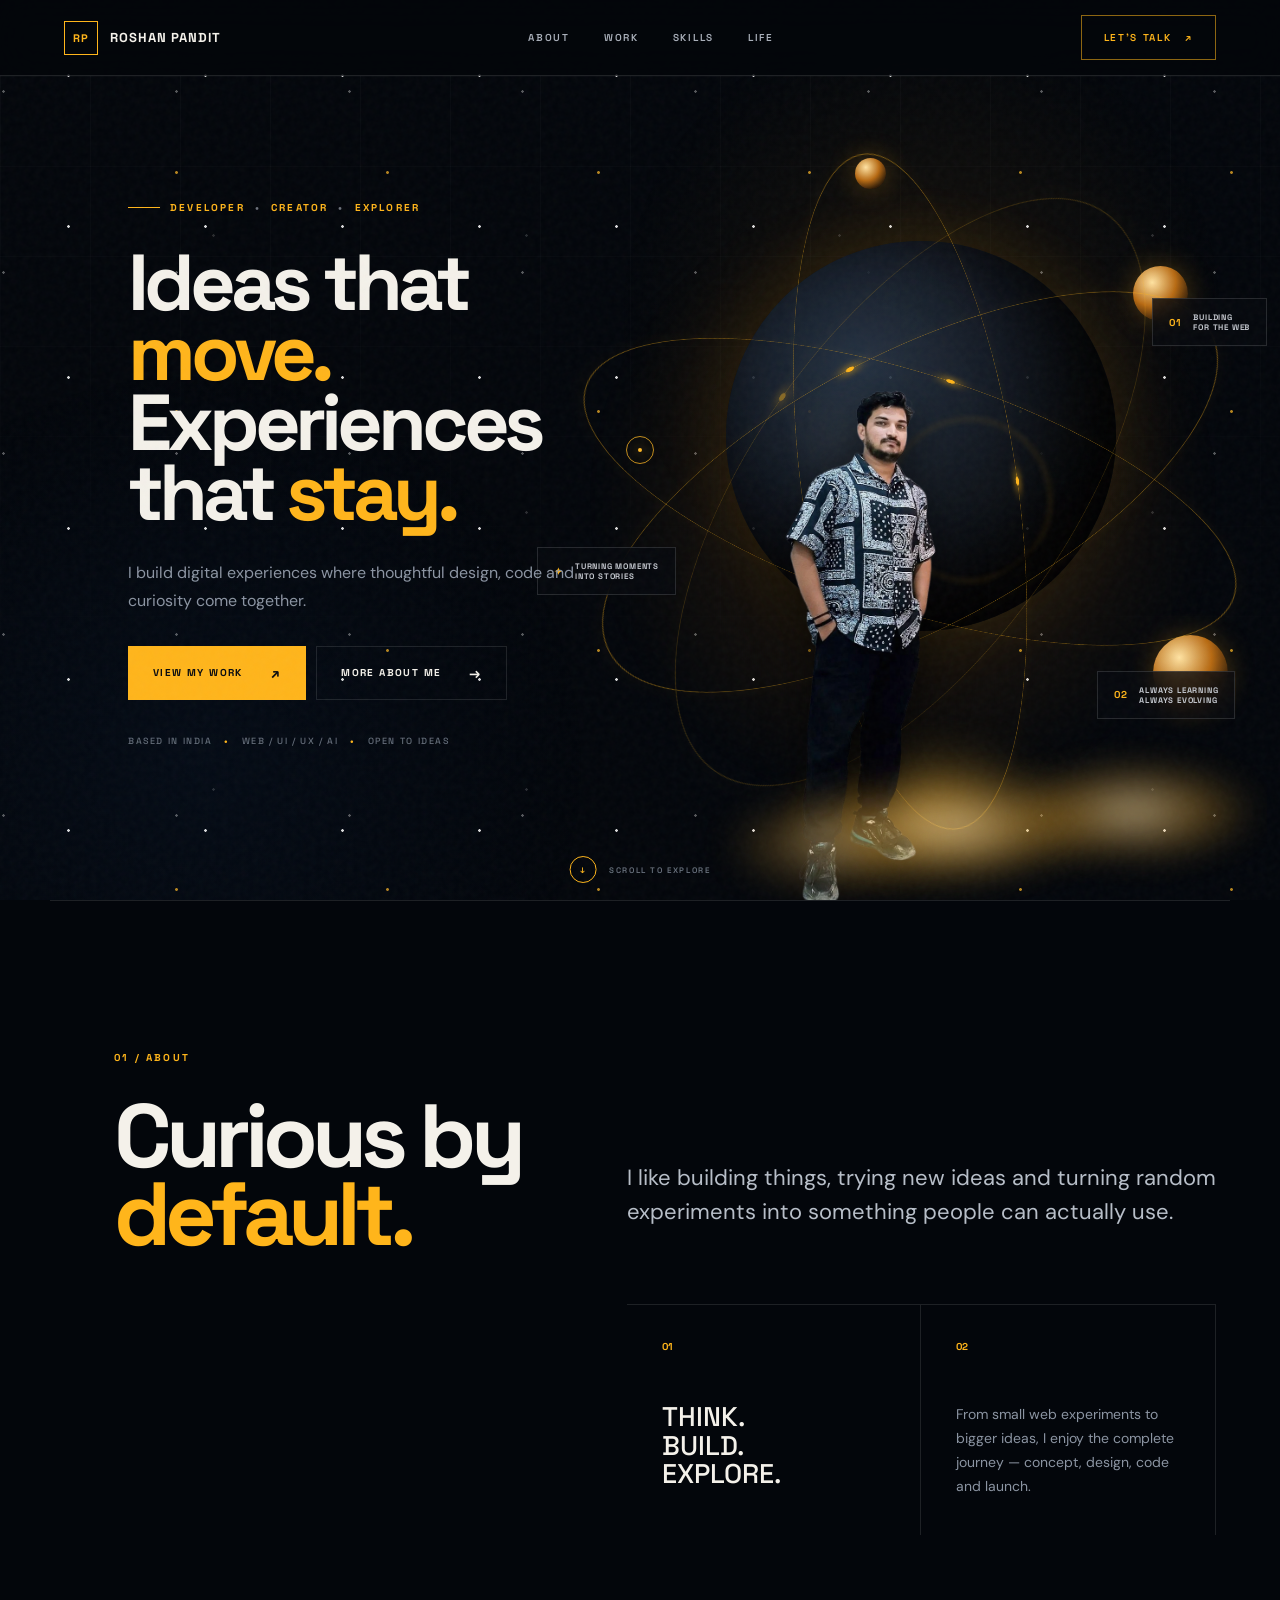
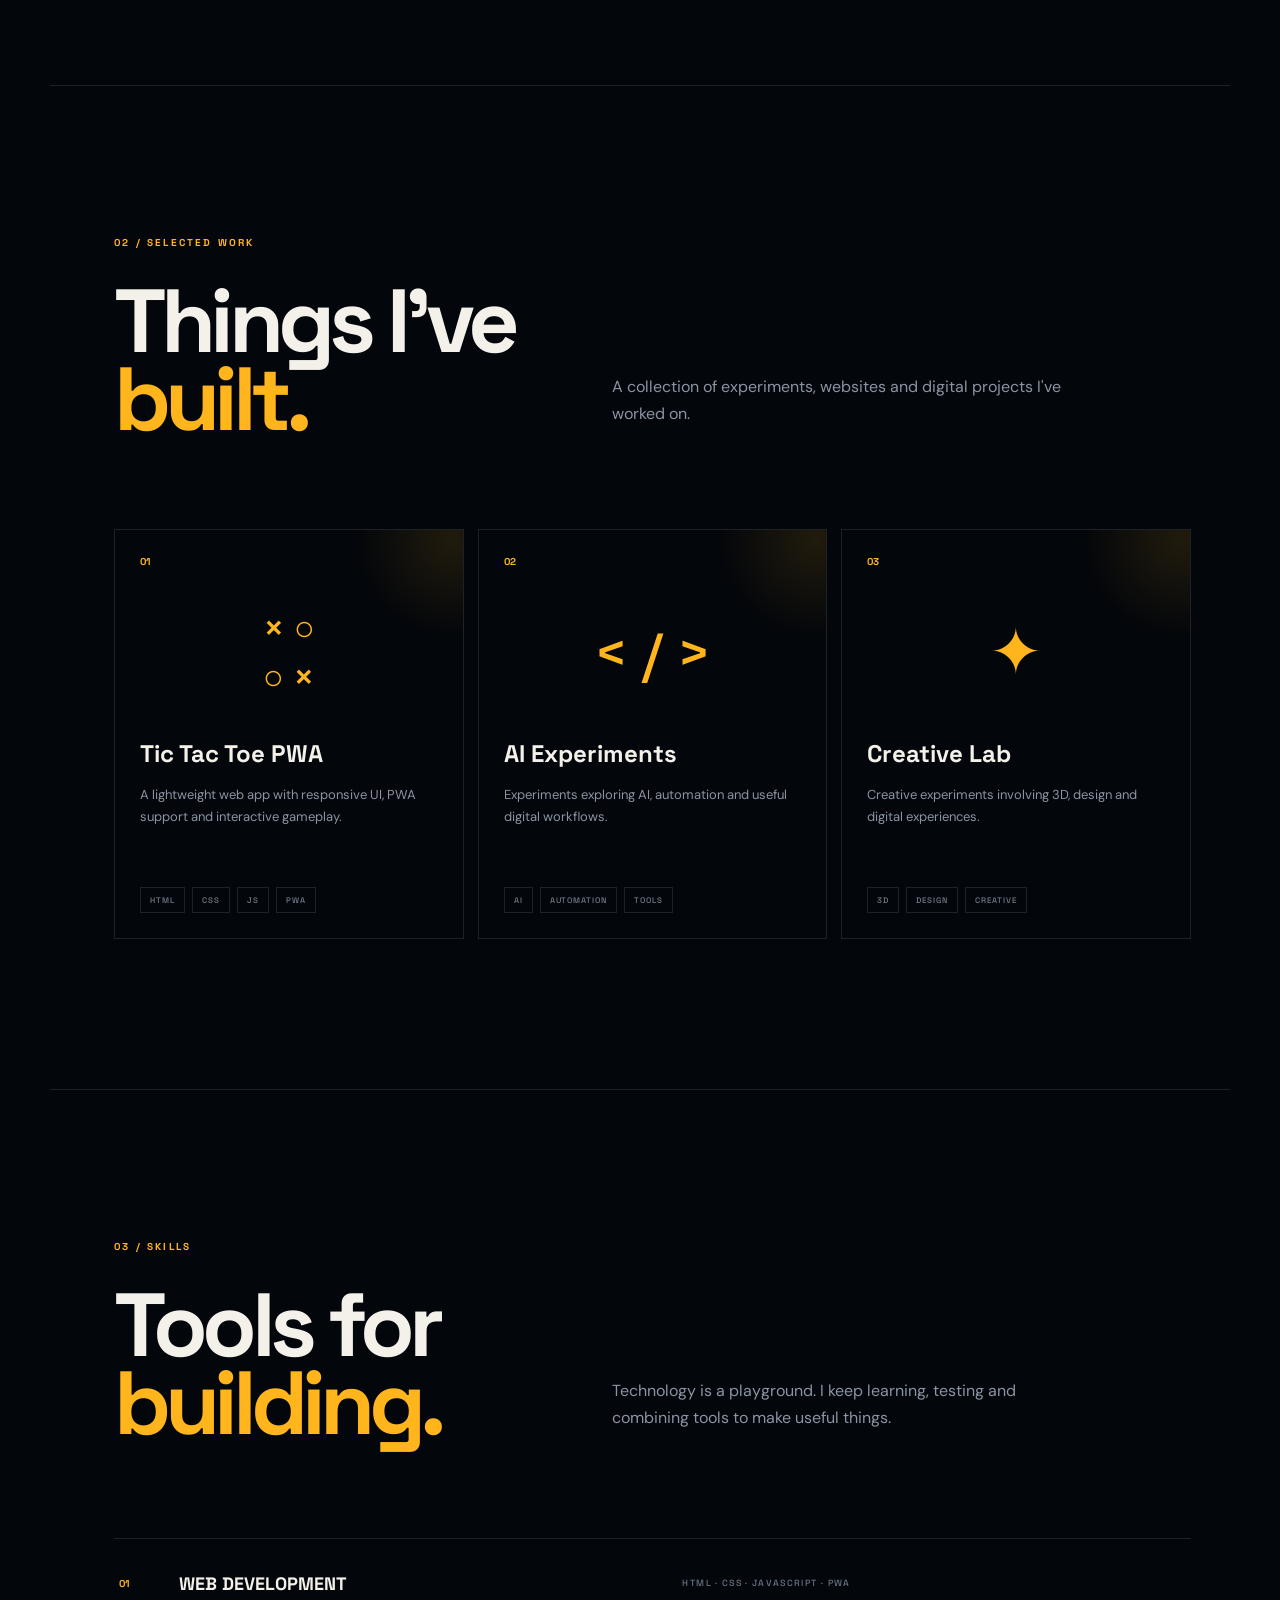
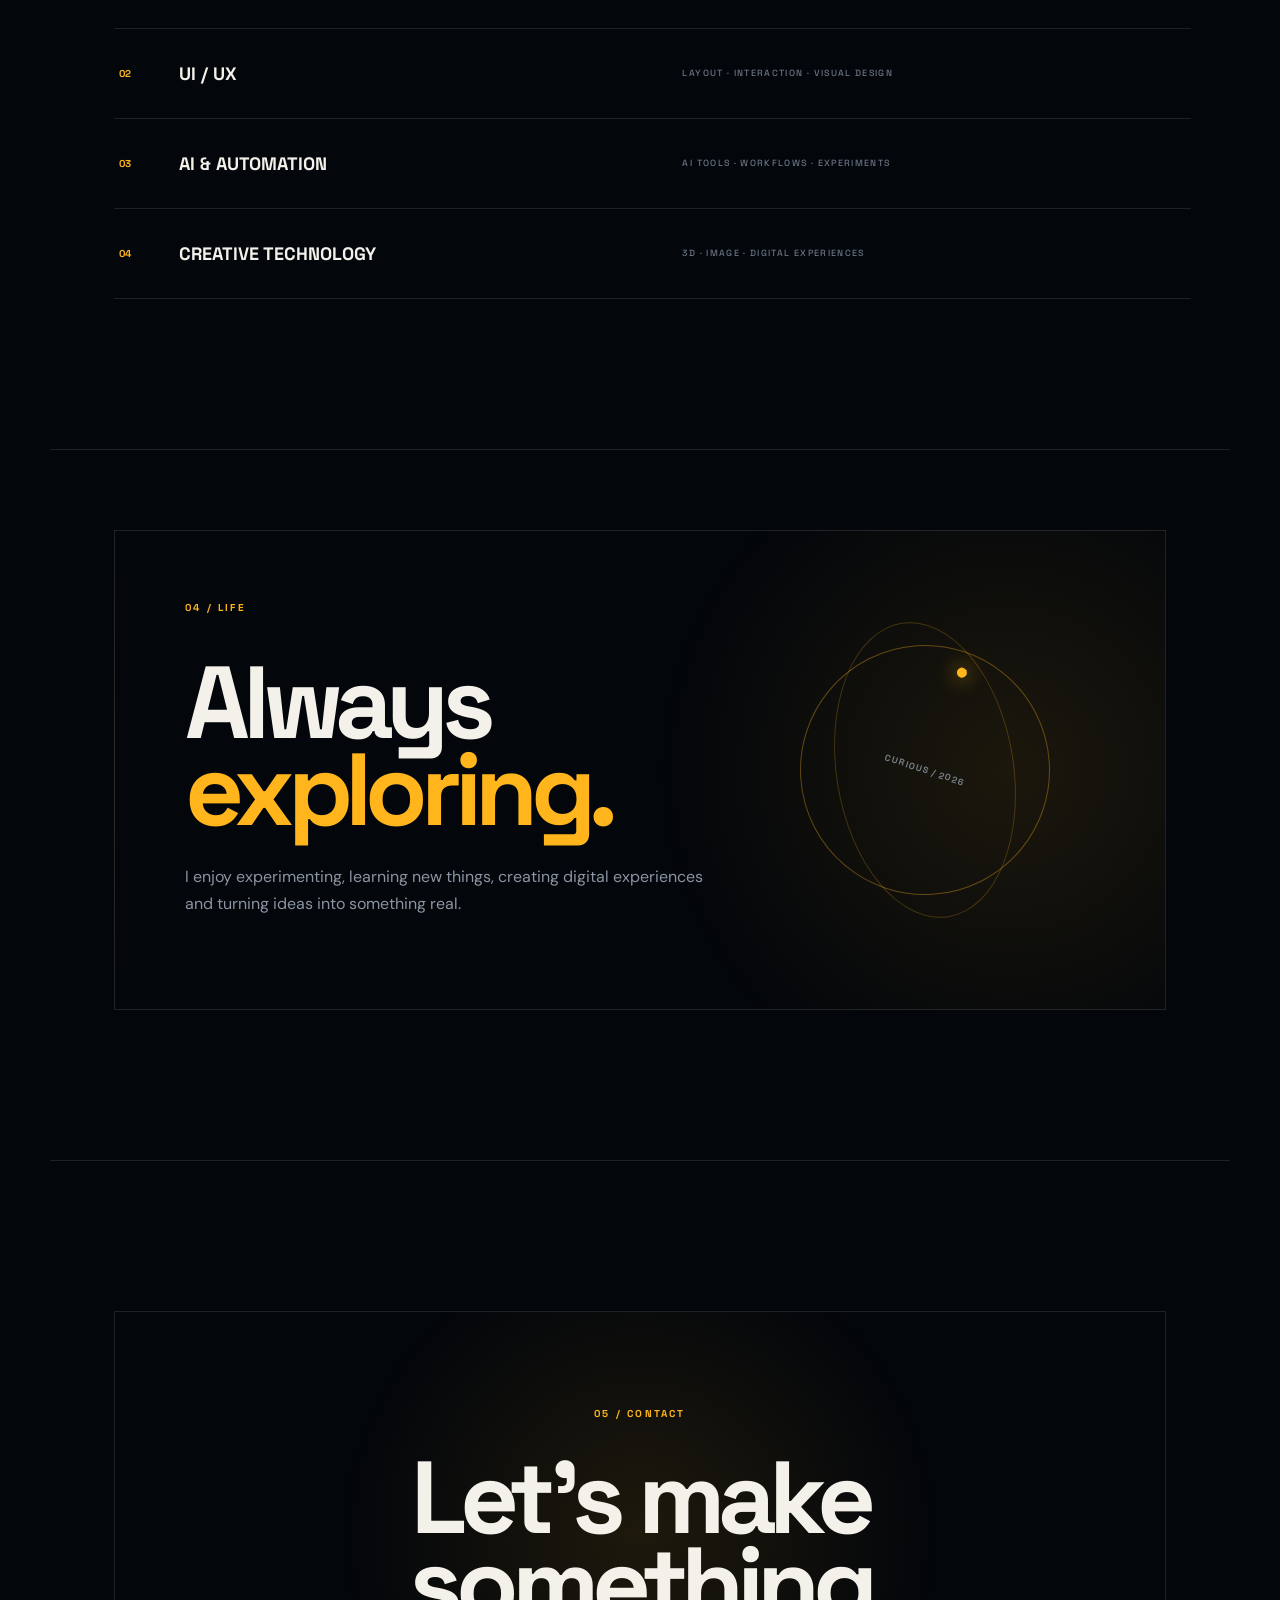
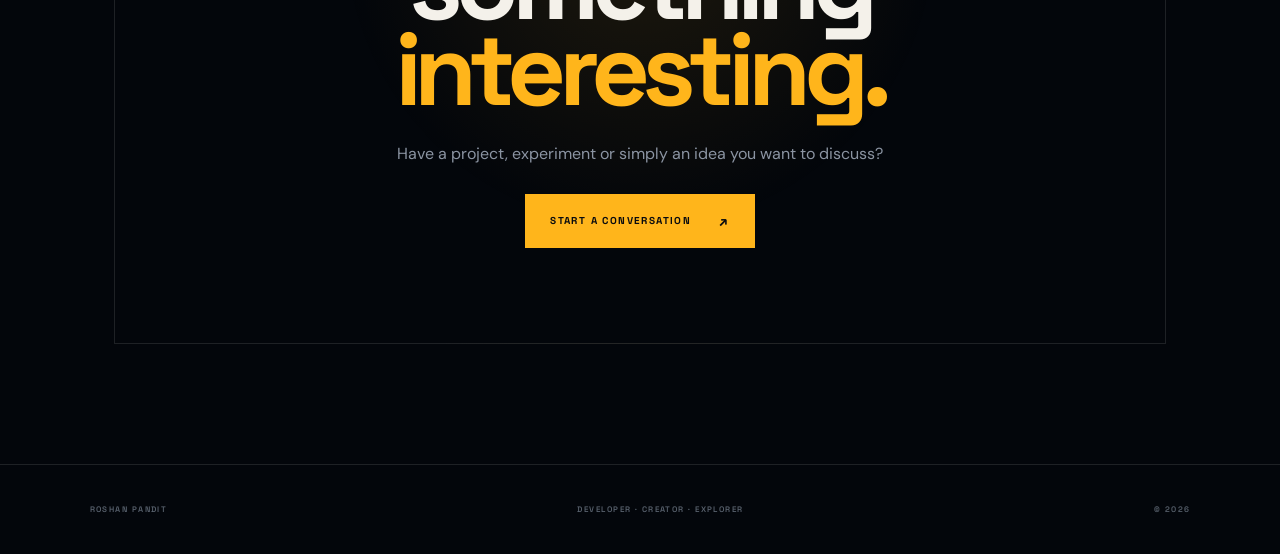
==== commit 7ab9fdab: "Add files via upload" ====
--- a/index.html
+++ b/index.html
@@ -3,7 +3,7 @@
 <head>
   <meta charset="UTF-8">
   <meta name="viewport" content="width=device-width, initial-scale=1.0">
-  <meta name="description" content="Roshan Pandit — developer, creator and explorer.">
+  <meta name="theme-color" content="#05070b">
   <title>Roshan Pandit — Developer • Creator • Explorer</title>
   <link rel="preconnect" href="https://fonts.googleapis.com">
   <link rel="preconnect" href="https://fonts.gstatic.com" crossorigin>
@@ -11,14 +11,11 @@
   <link rel="stylesheet" href="style.css">
 </head>
 <body>
-  <div class="cursor-dot"></div>
-  <div class="cursor-ring"></div>
+  <div id="cursor"><span></span></div>
+  <div class="starfield" aria-hidden="true"></div>
+  <div class="noise" aria-hidden="true"></div>
 
-  <div class="site-stars" aria-hidden="true"></div>
-  <div class="ambient ambient-one"></div>
-  <div class="ambient ambient-two"></div>
-
-  <header class="nav">
+  <header class="site-header">
     <a class="brand" href="#home" aria-label="Roshan Pandit home">
       <span class="brand-mark">RP</span>
       <span>ROSHAN PANDIT</span>
@@ -29,152 +26,125 @@
       <a href="#skills">SKILLS</a>
       <a href="#life">LIFE</a>
     </nav>
-    <a class="nav-cta magnetic" href="#contact">LET'S TALK <span>↗</span></a>
+    <a class="header-cta magnetic" href="#contact">LET'S TALK <i>↗</i></a>
   </header>
 
   <main>
     <section class="hero" id="home">
       <div class="hero-grid"></div>
-
       <div class="hero-copy reveal">
-        <div class="eyebrow"><span></span> DEVELOPER <i>•</i> CREATOR <i>•</i> EXPLORER</div>
-        <h1>
-          Ideas that<br>
-          <em>move.</em><br>
-          Experiences<br>
-          that <em>stay.</em>
-        </h1>
-        <p class="hero-lead">
-          I build digital experiences where thoughtful design, code and curiosity
-          come together.
-        </p>
+        <div class="eyebrow"><span></span> DEVELOPER <b>•</b> CREATOR <b>•</b> EXPLORER</div>
+        <h1>Ideas that <em>move.</em><br>Experiences that <em>stay.</em></h1>
+        <p>I build digital experiences where thoughtful design, code and curiosity come together.</p>
         <div class="hero-actions">
-          <a class="button button-primary magnetic" href="#work">VIEW MY WORK <span>↗</span></a>
-          <a class="button button-ghost magnetic" href="#about">MORE ABOUT ME <span>→</span></a>
+          <a class="button button-fill magnetic" href="#work">VIEW MY WORK <span>↗</span></a>
+          <a class="button button-line magnetic" href="#about">MORE ABOUT ME <span>→</span></a>
         </div>
-        <div class="hero-meta">
-          <span>BASED IN INDIA</span><b>•</b><span>WEB / UI / UX / AI</span><b>•</b><span>OPEN TO IDEAS</span>
-        </div>
+        <div class="meta">BASED IN INDIA <b>•</b> WEB / UI / UX / AI <b>•</b> OPEN TO IDEAS</div>
       </div>
 
       <div class="cosmos" aria-hidden="true">
-        <div class="golden-core"></div>
+        <div class="sun-glow"></div>
+        <div class="planet planet-main"></div>
+        <div class="planet planet-small p1"></div>
+        <div class="planet planet-small p2"></div>
+        <div class="planet planet-small p3"></div>
+        <div class="orbit o1"></div>
+        <div class="orbit o2"></div>
+        <div class="orbit o3"></div>
+        <div class="orbit o4"></div>
 
-        <div class="orbit orbit-a"><span class="planet p1"></span></div>
-        <div class="orbit orbit-b"><span class="planet p2"></span></div>
-        <div class="orbit orbit-c"><span class="planet p3"></span></div>
-        <div class="orbit orbit-d"><span class="planet p4"></span></div>
-
-        <div class="back-star star-a"></div>
-        <div class="back-star star-b"></div>
-        <div class="back-star star-c"></div>
-
-        <div class="person-wrap">
-          <div class="person-halo"></div>
-          <img class="hero-person" src="assets/images/hero.png" alt="Roshan Pandit">
+        <div class="subject-wrap" data-depth="0.22">
+          <div class="subject-glow"></div>
+          <img class="subject" src="assets/hero.png" alt="Roshan Pandit">
         </div>
 
-        <div class="cloud cloud-back"></div>
-        <div class="cloud cloud-front cloud-left"></div>
-        <div class="cloud cloud-front cloud-center"></div>
-        <div class="cloud cloud-front cloud-right"></div>
+        <div class="cloud cloud-a"></div>
+        <div class="cloud cloud-b"></div>
+        <div class="cloud cloud-c"></div>
 
-        <div class="info-card card-one">
-          <strong>01</strong><span>BUILDING<br>FOR THE WEB</span>
-        </div>
-        <div class="info-card card-two">
-          <strong>02</strong><span>ALWAYS LEARNING<br>ALWAYS EVOLVING</span>
-        </div>
-        <div class="info-card card-three">
-          <strong>✦</strong><span>TURNING MOMENTS<br>INTO STORIES</span>
-        </div>
+        <div class="orbit-label label-one"><b>01</b><span>BUILDING<br>FOR THE WEB</span></div>
+        <div class="orbit-label label-two"><b>02</b><span>ALWAYS LEARNING<br>ALWAYS EVOLVING</span></div>
+        <div class="orbit-label label-three"><b>✦</b><span>TURNING MOMENTS<br>INTO STORIES</span></div>
       </div>
 
       <a class="scroll-cue" href="#about"><span>↓</span> SCROLL TO EXPLORE</a>
     </section>
 
     <section class="section about" id="about">
-      <div class="section-label">01 / ABOUT</div>
-      <div class="section-heading">
+      <div class="section-head reveal">
+        <div class="eyebrow">01 / ABOUT</div>
         <h2>Curious by<br><em>default.</em></h2>
-        <p>I like building things, trying new ideas and turning random experiments into something people can actually use.</p>
       </div>
-      <div class="about-grid">
-        <article class="feature-panel">
-          <span class="panel-number">01</span>
-          <h3>Think.<br>Build.<br>Explore.</h3>
-          <p>From small web experiments to bigger ideas, I enjoy the complete journey — concept, design, code and launch.</p>
-        </article>
-        <article class="quote-panel">
-          <span>✦</span>
-          <p>Technology is a playground. I keep learning, testing and combining tools to make useful things.</p>
-          <small>CREATOR / 2026</small>
-        </article>
+      <div class="about-content reveal">
+        <p class="lead">I like building things, trying new ideas and turning random experiments into something people can actually use.</p>
+        <div class="about-lines">
+          <div><strong>01</strong><span>THINK.<br>BUILD.<br>EXPLORE.</span></div>
+          <div><strong>02</strong><span>From small web experiments to bigger ideas, I enjoy the complete journey — concept, design, code and launch.</span></div>
+        </div>
       </div>
     </section>
 
     <section class="section work" id="work">
-      <div class="section-label">02 / SELECTED WORK</div>
-      <div class="section-heading">
+      <div class="section-head reveal">
+        <div class="eyebrow">02 / SELECTED WORK</div>
         <h2>Things I've<br><em>built.</em></h2>
-        <p>A collection of experiments, websites and digital projects I've worked on.</p>
       </div>
+      <p class="section-intro reveal">A collection of experiments, websites and digital projects I've worked on.</p>
       <div class="work-grid">
-        <a class="work-card magnetic" href="https://0roshanpandit.github.io/tictactoe-pwa/" target="_blank" rel="noopener">
-          <span class="card-index">01</span>
-          <div class="card-icon tic">× ○ ×<br>○ × ○<br>× ○ ×</div>
+        <a class="work-card reveal magnetic" href="#" onclick="return false;">
+          <span class="card-no">01</span>
+          <div class="card-icon tic">× ○<br>○ ×</div>
           <h3>Tic Tac Toe PWA</h3>
           <p>A lightweight web app with responsive UI, PWA support and interactive gameplay.</p>
           <div class="tags"><span>HTML</span><span>CSS</span><span>JS</span><span>PWA</span></div>
         </a>
-        <article class="work-card magnetic">
-          <span class="card-index">02</span>
+        <a class="work-card reveal magnetic" href="#" onclick="return false;">
+          <span class="card-no">02</span>
           <div class="card-icon code">&lt; / &gt;</div>
           <h3>AI Experiments</h3>
           <p>Experiments exploring AI, automation and useful digital workflows.</p>
           <div class="tags"><span>AI</span><span>AUTOMATION</span><span>TOOLS</span></div>
-        </article>
-        <article class="work-card magnetic">
-          <span class="card-index">03</span>
-          <div class="card-icon spark">✦</div>
+        </a>
+        <a class="work-card reveal magnetic" href="#" onclick="return false;">
+          <span class="card-no">03</span>
+          <div class="card-icon star">✦</div>
           <h3>Creative Lab</h3>
           <p>Creative experiments involving 3D, design and digital experiences.</p>
-          <div class="tags"><span>3D</span><span>DESIGN</span><span>CREATE</span></div>
-        </article>
+          <div class="tags"><span>3D</span><span>DESIGN</span><span>CREATIVE</span></div>
+        </a>
       </div>
     </section>
 
     <section class="section skills" id="skills">
-      <div class="section-label">03 / SKILLS</div>
-      <div class="section-heading">
+      <div class="section-head reveal">
+        <div class="eyebrow">03 / SKILLS</div>
         <h2>Tools for<br><em>building.</em></h2>
-        <p>Technology is a playground. I keep learning, testing and combining tools to make useful things.</p>
       </div>
+      <p class="section-intro reveal">Technology is a playground. I keep learning, testing and combining tools to make useful things.</p>
       <div class="skill-list">
-        <div><b>01</b><strong>WEB DEVELOPMENT</strong><span>HTML · CSS · JAVASCRIPT · PWA</span></div>
-        <div><b>02</b><strong>UI / UX</strong><span>LAYOUT · INTERACTION · VISUAL DESIGN</span></div>
-        <div><b>03</b><strong>AI & AUTOMATION</strong><span>AI TOOLS · WORKFLOWS · EXPERIMENTS</span></div>
-        <div><b>04</b><strong>CREATIVE TECHNOLOGY</strong><span>3D · IMAGE · DIGITAL EXPERIENCES</span></div>
+        <div class="skill-row reveal"><span>01</span><h3>WEB DEVELOPMENT</h3><p>HTML · CSS · JAVASCRIPT · PWA</p></div>
+        <div class="skill-row reveal"><span>02</span><h3>UI / UX</h3><p>LAYOUT · INTERACTION · VISUAL DESIGN</p></div>
+        <div class="skill-row reveal"><span>03</span><h3>AI & AUTOMATION</h3><p>AI TOOLS · WORKFLOWS · EXPERIMENTS</p></div>
+        <div class="skill-row reveal"><span>04</span><h3>CREATIVE TECHNOLOGY</h3><p>3D · IMAGE · DIGITAL EXPERIENCES</p></div>
       </div>
     </section>
 
     <section class="section life" id="life">
-      <div class="section-label">04 / LIFE</div>
-      <div class="life-panel">
-        <div>
-          <h2>Always<br><em>exploring.</em></h2>
-          <p>I enjoy experimenting, learning new things, creating digital experiences and turning ideas into something real.</p>
-        </div>
-        <div class="life-orbit" aria-hidden="true"><span></span><i></i></div>
+      <div class="life-card reveal">
+        <div class="eyebrow">04 / LIFE</div>
+        <h2>Always<br><em>exploring.</em></h2>
+        <p>I enjoy experimenting, learning new things, creating digital experiences and turning ideas into something real.</p>
+        <div class="life-orbit"><i></i><span>CURIOUS / 2026</span></div>
       </div>
     </section>
 
     <section class="section contact" id="contact">
-      <div class="contact-panel">
-        <div class="section-label">05 / CONTACT</div>
+      <div class="contact-card reveal">
+        <div class="eyebrow">05 / CONTACT</div>
         <h2>Let's make<br>something<br><em>interesting.</em></h2>
         <p>Have a project, experiment or simply an idea you want to discuss?</p>
-        <a class="button button-primary magnetic" href="mailto:hello@roshanpandit.com">START A CONVERSATION <span>↗</span></a>
+        <a class="button button-fill magnetic" href="mailto:hello@roshanpandit.dev">START A CONVERSATION <span>↗</span></a>
       </div>
     </section>
   </main>
@@ -187,4 +157,4 @@
 
   <script src="script.js"></script>
 </body>
-</html>+</html>
--- a/style.css
+++ b/style.css
@@ -1,53 +1,123 @@
+:root{
+  --bg:#03060b;--panel:#070b11;--text:#f4f1ea;--muted:#8b94a2;
+  --gold:#ffb51b;--line:rgba(255,255,255,.11);--max:1180px;
+}
 *{box-sizing:border-box;margin:0;padding:0}
-:root{--bg:#03060b;--bg2:#060b13;--text:#f4f1eb;--muted:#8d96a5;--gold:#ffb21c;--line:rgba(255,255,255,.105)}
 html{scroll-behavior:smooth}
-body{background:var(--bg);color:var(--text);font-family:"DM Sans",sans-serif;overflow-x:hidden;cursor:none}
-a{text-decoration:none;color:inherit}
-.site-stars{position:fixed;inset:0;z-index:0;pointer-events:none;overflow:hidden;background-image:radial-gradient(circle,rgba(255,255,255,.8) 0 1px,transparent 1.6px),radial-gradient(circle,rgba(255,190,50,.75) 0 1px,transparent 1.7px);background-size:173px 151px,311px 229px;background-position:20px 40px,100px 90px;opacity:.48;animation:galaxy 35s linear infinite}
-.site-stars:after{content:"";position:absolute;inset:-100%;background-image:radial-gradient(circle,rgba(255,255,255,.65) 0 1px,transparent 1.5px);background-size:257px 197px;animation:galaxy2 55s linear infinite}
-@keyframes galaxy{to{transform:translate3d(173px,151px,0)}}
-@keyframes galaxy2{to{transform:translate3d(-257px,197px,0)}}
-.nav{height:78px;border-bottom:1px solid var(--line);display:flex;align-items:center;justify-content:space-between;padding:0 clamp(28px,5vw,82px);position:fixed;top:0;left:0;right:0;z-index:20;background:rgba(3,6,11,.72);backdrop-filter:blur(18px)}
-.brand{display:flex;align-items:center;gap:14px;font:700 15px "Space Grotesk";letter-spacing:.08em}.brand-mark{display:grid;place-items:center;width:34px;height:34px;border:1px solid var(--gold);color:var(--gold);font-size:11px}
-.nav nav{display:flex;gap:34px}.nav nav a,.nav-cta{font-size:10px;letter-spacing:.18em;color:#aeb4bd;font-weight:600}.nav nav a:hover,.nav-cta:hover{color:var(--gold)}
-.nav-cta{border:1px solid rgba(255,178,28,.55);padding:15px 24px;color:var(--gold)}
-.hero{min-height:100vh;padding:78px 6vw 0;position:relative;isolation:isolate;display:grid;grid-template-columns:47% 53%;overflow:hidden;background:radial-gradient(ellipse at 78% 52%,rgba(255,171,27,.10),transparent 28%),linear-gradient(110deg,#03060b,#040912 58%,#070a0e)}
-.hero-grid{position:absolute;inset:0;background:linear-gradient(rgba(255,255,255,.018) 1px,transparent 1px),linear-gradient(90deg,rgba(255,255,255,.018) 1px,transparent 1px);background-size:100px 100px;mask-image:linear-gradient(to bottom,transparent,black 25%,black 70%,transparent)}
-.hero-copy{align-self:center;position:relative;z-index:8;padding:2vh 0 8vh 4vw;max-width:760px}
-.eyebrow,.section-label{font:700 10px "Space Grotesk";letter-spacing:.22em;color:var(--gold);display:flex;gap:10px;align-items:center}.eyebrow span{width:38px;height:1px;background:var(--gold)}.eyebrow i{font-style:normal;color:#6e6043}
+body{background:var(--bg);color:var(--text);font-family:"DM Sans",sans-serif;overflow-x:hidden}
+body:before{content:"";position:fixed;inset:0;pointer-events:none;background:radial-gradient(circle at 72% 35%,rgba(255,169,25,.08),transparent 28%),radial-gradient(circle at 15% 85%,rgba(30,80,150,.08),transparent 30%);z-index:-3}
+a{color:inherit;text-decoration:none}
+.noise{position:fixed;inset:0;z-index:20;pointer-events:none;opacity:.035;background-image:url("data:image/svg+xml,%3Csvg viewBox='0 0 160 160' xmlns='http://www.w3.org/2000/svg'%3E%3Cfilter id='n'%3E%3CfeTurbulence type='fractalNoise' baseFrequency='.9' numOctaves='3' stitchTiles='stitch'/%3E%3C/filter%3E%3Crect width='100%25' height='100%25' filter='url(%23n)'/%3E%3C/svg%3E")}
+.starfield{position:fixed;inset:0;z-index:-2;overflow:hidden;background-image:radial-gradient(circle,rgba(255,255,255,.85) 0 1px,transparent 1.6px),radial-gradient(circle,rgba(255,185,40,.7) 0 1px,transparent 1.8px);background-size:137px 151px,211px 239px;background-position:0 0,71px 53px;animation:spaceDrift 38s linear infinite}
+.starfield:before,.starfield:after{content:"";position:absolute;inset:-20%;background-image:radial-gradient(circle,rgba(255,255,255,.6) 0 1px,transparent 1.5px);background-size:173px 181px;animation:spaceDrift 65s linear infinite reverse;opacity:.55}
+.starfield:after{background-size:313px 277px;animation-duration:95s;opacity:.25}
+@keyframes spaceDrift{to{transform:translate3d(-180px,130px,0)}}
+
+.site-header{height:76px;border-bottom:1px solid var(--line);display:flex;align-items:center;justify-content:space-between;padding:0 5vw;position:fixed;top:0;left:0;right:0;z-index:30;background:rgba(3,6,11,.72);backdrop-filter:blur(18px)}
+.brand{display:flex;align-items:center;gap:12px;font:700 13px "Space Grotesk";letter-spacing:.08em}
+.brand-mark{width:34px;height:34px;border:1px solid var(--gold);display:grid;place-items:center;color:var(--gold);font-size:11px}
+nav{display:flex;gap:34px}
+nav a,.header-cta{font:600 10px "Space Grotesk";letter-spacing:.17em;color:#aab0ba}
+nav a:hover,.header-cta:hover{color:var(--gold)}
+.header-cta{border:1px solid rgba(255,181,27,.55);padding:15px 22px;color:var(--gold)}
+.header-cta i{font-style:normal;margin-left:9px}
+
+.hero{min-height:100svh;padding:76px 5vw 28px;position:relative;display:grid;grid-template-columns:45% 55%;align-items:center;isolation:isolate}
+.hero-grid{position:absolute;inset:76px 0 0;background-image:linear-gradient(rgba(255,255,255,.025) 1px,transparent 1px),linear-gradient(90deg,rgba(255,255,255,.025) 1px,transparent 1px);background-size:90px 90px;mask-image:linear-gradient(to bottom,black,transparent 90%)}
+.hero-copy{position:relative;z-index:8;max-width:610px;margin-left:5vw}
+.eyebrow{color:var(--gold);font:700 10px "Space Grotesk";letter-spacing:.22em;display:flex;gap:10px;align-items:center}
+.eyebrow span{width:32px;height:1px;background:var(--gold)}
+.eyebrow b{color:#6e737c}
 h1,h2,h3{font-family:"Space Grotesk",sans-serif}
-h1{font-size:clamp(58px,6.5vw,108px);line-height:.89;letter-spacing:-.065em;margin:34px 0 30px;font-weight:600}
+h1{font-size:clamp(58px,6.2vw,105px);line-height:.88;letter-spacing:-.065em;margin:34px 0 32px}
 h1 em,h2 em{font-style:normal;color:var(--gold)}
-.hero-lead{max-width:540px;color:#9da5b0;font-size:16px;line-height:1.75}
-.hero-actions{display:flex;gap:12px;margin-top:30px}.button{display:inline-flex;align-items:center;justify-content:space-between;gap:32px;padding:18px 24px;font:700 10px "Space Grotesk";letter-spacing:.16em;border:1px solid var(--line);transition:.35s}.button span{font-size:15px}.button-primary{background:var(--gold);color:#090a0b;border-color:var(--gold)}.button-primary:hover{box-shadow:0 0 35px rgba(255,178,28,.28);transform:translateY(-3px)}.button-ghost:hover{border-color:var(--gold);color:var(--gold);transform:translateY(-3px)}
-.hero-meta{display:flex;gap:13px;margin-top:38px;color:#67707d;font:600 8px "Space Grotesk";letter-spacing:.17em}.hero-meta b{color:var(--gold)}
-.cosmos{position:relative;min-width:0;height:calc(100vh - 78px);z-index:2;transform-style:preserve-3d}
-.golden-core{position:absolute;width:65%;aspect-ratio:1;left:18%;top:16%;background:radial-gradient(circle,rgba(255,182,41,.23),rgba(255,162,18,.06) 38%,transparent 68%);filter:blur(4px);animation:breathe 5s ease-in-out infinite}
-@keyframes breathe{50%{transform:scale(1.08);opacity:.75}}
-.orbit{position:absolute;left:8%;top:17%;width:85%;height:64%;border:1px solid rgba(255,178,28,.43);border-radius:50%;transform-style:preserve-3d;box-shadow:0 0 14px rgba(255,178,28,.04);animation:orbitSpin 18s linear infinite}
-.orbit-a{transform:rotate(17deg) rotateX(62deg)}.orbit-b{transform:rotate(-22deg) rotateX(67deg);animation-duration:25s}.orbit-c{transform:rotate(68deg) rotateX(66deg);animation-duration:31s}.orbit-d{transform:rotate(-64deg) rotateX(60deg);animation-duration:38s}
-@keyframes orbitSpin{to{transform:rotate(377deg) rotateX(62deg)}}
-.orbit-b{animation-name:orbitSpinB}.orbit-c{animation-name:orbitSpinC}.orbit-d{animation-name:orbitSpinD}
-@keyframes orbitSpinB{to{transform:rotate(338deg) rotateX(67deg)}}@keyframes orbitSpinC{to{transform:rotate(428deg) rotateX(66deg)}}@keyframes orbitSpinD{to{transform:rotate(296deg) rotateX(60deg)}}
-.planet{position:absolute;right:-9px;top:50%;width:20px;height:20px;border-radius:50%;background:radial-gradient(circle at 30% 28%,#fff1c0,#d98a16 45%,#5d3207);box-shadow:0 0 22px rgba(255,177,35,.7);transform:translateY(-50%)}.p2{width:34px;height:34px}.p3{width:12px;height:12px}.p4{width:52px;height:52px;box-shadow:0 0 38px rgba(255,178,28,.6)}
-.person-wrap{position:absolute;z-index:7;bottom:-2px;left:14%;width:57%;height:91%;display:flex;align-items:flex-end;justify-content:center;filter:drop-shadow(0 18px 28px rgba(0,0,0,.65))}
-.hero-person{height:100%;width:auto;max-width:none;object-fit:contain;object-position:center bottom;position:relative;z-index:3;transform:translateZ(30px);filter:drop-shadow(0 0 18px rgba(255,185,50,.08))}
-.person-halo{position:absolute;inset:10% 10% 0;background:radial-gradient(ellipse at center,rgba(255,185,50,.18),transparent 57%);filter:blur(24px);z-index:1}
-.cloud{position:absolute;z-index:9;bottom:-7%;height:18%;border-radius:50%;filter:blur(15px);background:radial-gradient(ellipse,rgba(255,242,212,.84) 0%,rgba(255,190,72,.48) 25%,rgba(255,164,28,.12) 55%,transparent 73%);animation:cloudFloat 7s ease-in-out infinite}
-.cloud-back{z-index:4;left:5%;width:90%;bottom:-3%;opacity:.55;filter:blur(25px)}.cloud-left{left:0;width:46%}.cloud-center{left:27%;width:48%;animation-delay:-2s}.cloud-right{right:-4%;width:48%;animation-delay:-4s}
-@keyframes cloudFloat{50%{transform:translateX(25px) scale(1.08);opacity:.85}}
-.info-card{position:absolute;z-index:12;display:flex;gap:13px;align-items:flex-start;padding:15px 18px;background:rgba(7,10,14,.76);border:1px solid rgba(255,255,255,.16);backdrop-filter:blur(10px);font:600 8px "Space Grotesk";letter-spacing:.08em}.info-card strong{color:var(--gold);font-size:11px}.card-one{right:2%;top:24%}.card-two{right:5%;bottom:19%}.card-three{left:-2%;top:51%}
-.back-star{position:absolute;width:4px;height:4px;border-radius:50%;background:#fff;box-shadow:0 0 10px #fff;animation:twinkle 2s ease-in-out infinite}.star-a{left:18%;top:22%}.star-b{right:15%;top:42%;animation-delay:.7s}.star-c{left:8%;bottom:26%;animation-delay:1.2s}
-@keyframes twinkle{50%{opacity:.25;transform:scale(.55)}}
-.scroll-cue{position:absolute;bottom:18px;left:50%;transform:translateX(-50%);z-index:15;font:600 8px "Space Grotesk";letter-spacing:.18em;color:#69717d}.scroll-cue span{display:inline-grid;place-items:center;border:1px solid var(--gold);border-radius:50%;width:30px;height:30px;color:var(--gold);margin-right:8px}
-.section{position:relative;z-index:2;max-width:1120px;margin:auto;padding:150px 30px}.section-heading{display:grid;grid-template-columns:1fr 1fr;gap:80px;align-items:end;margin:30px 0 70px}.section-heading h2{font-size:clamp(52px,6vw,88px);line-height:.91;letter-spacing:-.06em}.section-heading p{color:#7f8998;line-height:1.8;max-width:500px}
-.about-grid{display:grid;grid-template-columns:1.2fr .8fr;gap:16px}.feature-panel,.quote-panel,.work-card,.life-panel,.contact-panel{border:1px solid var(--line);background:linear-gradient(135deg,rgba(255,255,255,.018),rgba(255,177,28,.018));position:relative;overflow:hidden}.feature-panel{min-height:430px;padding:42px}.panel-number,.card-index{font:700 10px "Space Grotesk";color:var(--gold)}.feature-panel h3{font-size:50px;line-height:.94;letter-spacing:-.05em;margin-top:95px}.feature-panel p{max-width:500px;color:#7f8998;line-height:1.7;margin-top:30px}.quote-panel{padding:42px;min-height:430px;display:flex;flex-direction:column;justify-content:space-between}.quote-panel>span{color:var(--gold);font-size:25px}.quote-panel p{font:500 25px/1.35 "Space Grotesk";color:#d8d5cf}.quote-panel small{font:700 9px "Space Grotesk";letter-spacing:.2em;color:#707987}
-.work-grid{display:grid;grid-template-columns:repeat(3,1fr);gap:16px}.work-card{min-height:440px;padding:26px;display:flex;flex-direction:column;transition:.45s}.work-card:hover{transform:translateY(-8px);border-color:rgba(255,178,28,.5);background:linear-gradient(135deg,rgba(255,255,255,.02),rgba(255,178,28,.05))}.card-icon{height:190px;display:grid;place-items:center;color:var(--gold);font:500 46px "Space Grotesk";text-align:center;line-height:1.1}.tic{font-size:29px;letter-spacing:12px}.spark{font-size:64px}.work-card h3{font-size:25px;margin-bottom:14px}.work-card p{font-size:14px;line-height:1.7;color:#788290}.tags{display:flex;gap:7px;margin-top:auto}.tags span{font:600 7px "Space Grotesk";letter-spacing:.1em;padding:7px 9px;border:1px solid var(--line);color:#77808d}
-.skill-list{border-top:1px solid var(--line)}.skill-list div{display:grid;grid-template-columns:60px 1fr 1fr;align-items:center;padding:25px 0;border-bottom:1px solid var(--line);transition:.3s}.skill-list div:hover{padding-left:12px;background:rgba(255,178,28,.025)}.skill-list b{font:700 10px "Space Grotesk";color:var(--gold)}.skill-list strong{font:600 17px "Space Grotesk"}.skill-list span{font:600 8px "Space Grotesk";letter-spacing:.12em;color:#697484}
-.life-panel{min-height:430px;padding:70px 80px;display:flex;justify-content:space-between;align-items:center;background:radial-gradient(circle at 70% 50%,rgba(255,178,28,.08),transparent 40%)}.life-panel h2{font-size:80px;line-height:.9;letter-spacing:-.06em}.life-panel p{max-width:540px;color:#7e8896;line-height:1.8;margin-top:30px}.life-orbit{width:280px;height:280px;border:1px solid rgba(255,178,28,.35);border-radius:50%;position:relative;transform:rotateX(65deg) rotateZ(-20deg)}.life-orbit span{position:absolute;width:25px;height:25px;border-radius:50%;background:var(--gold);box-shadow:0 0 35px var(--gold);right:-12px;top:50%}.life-orbit i{position:absolute;inset:45%;background:#fff;border-radius:50%;box-shadow:0 0 25px #fff}
-.contact{padding-top:80px}.contact-panel{text-align:center;padding:100px 30px;background:radial-gradient(circle at 50% 35%,rgba(255,178,28,.09),transparent 43%)}.contact-panel .section-label{justify-content:center}.contact-panel h2{font-size:clamp(58px,7vw,100px);line-height:.9;letter-spacing:-.065em;margin:28px 0}.contact-panel p{color:#818a97;margin-bottom:28px}
-footer{position:relative;z-index:2;border-top:1px solid var(--line);padding:30px 6vw;display:flex;justify-content:space-between;color:#626b78;font:600 8px "Space Grotesk";letter-spacing:.18em}
-.cursor-dot{position:fixed;width:6px;height:6px;border-radius:50%;background:var(--gold);z-index:100;pointer-events:none;transform:translate(-50%,-50%);box-shadow:0 0 12px var(--gold)}.cursor-ring{position:fixed;width:36px;height:36px;border:1px solid rgba(255,178,28,.65);border-radius:50%;z-index:99;pointer-events:none;transform:translate(-50%,-50%);transition:width .25s,height .25s,border-color .25s}.cursor-ring.active{width:62px;height:62px;border-color:var(--gold)}
-.reveal{opacity:0;transform:translateY(20px);animation:reveal .9s .2s forwards}@keyframes reveal{to{opacity:1;transform:none}}
-@media(max-width:900px){body{cursor:auto}.cursor-dot,.cursor-ring{display:none}.nav{padding:0 20px}.nav nav{display:none}.nav-cta{padding:12px 14px}.hero{grid-template-columns:1fr;min-height:900px;padding:78px 22px 0}.hero-copy{padding:70px 10px 0;z-index:10;align-self:start}.hero-copy h1{font-size:clamp(54px,14vw,82px)}.cosmos{position:absolute;inset:30% 0 0;height:70%;opacity:.92}.person-wrap{left:20%;width:58%;height:88%}.info-card{transform:scale(.8)}.card-three{left:2%}.section{padding:100px 22px}.section-heading{grid-template-columns:1fr;gap:25px;margin-bottom:45px}.about-grid,.work-grid{grid-template-columns:1fr}.feature-panel,.quote-panel{min-height:360px}.skill-list div{grid-template-columns:42px 1fr}.skill-list span{grid-column:2;margin-top:8px}.life-panel{padding:45px 30px;min-height:500px}.life-panel h2{font-size:60px}.life-orbit{position:absolute;right:-80px;opacity:.35}.contact-panel{padding:75px 20px}footer{gap:15px;flex-wrap:wrap}}
-@media(prefers-reduced-motion:reduce){*,*:before,*:after{animation-duration:.01ms!important;scroll-behavior:auto!important}}
+.hero-copy>p{font-size:16px;line-height:1.7;color:var(--muted);max-width:530px}
+.hero-actions{display:flex;gap:10px;margin-top:32px}
+.button{min-height:54px;padding:0 24px;display:inline-flex;align-items:center;justify-content:center;gap:28px;font:700 10px "Space Grotesk";letter-spacing:.14em;border:1px solid var(--line);transition:.35s ease}
+.button-fill{background:var(--gold);color:#090b0f;border-color:var(--gold)}
+.button-line:hover{border-color:var(--gold);color:var(--gold)}
+.button-fill:hover{box-shadow:0 0 40px rgba(255,181,27,.22);transform:translateY(-3px)}
+.button span{font-size:14px}
+.meta{font:500 9px "Space Grotesk";letter-spacing:.18em;color:#646d79;margin-top:35px}
+.meta b{color:var(--gold);margin:0 8px}
+
+.cosmos{position:absolute;right:1vw;top:76px;bottom:0;width:62%;overflow:hidden;z-index:3;transform-style:preserve-3d}
+.sun-glow{position:absolute;width:650px;height:650px;border-radius:50%;right:5%;top:50%;transform:translateY(-48%);background:radial-gradient(circle,rgba(255,179,35,.17),rgba(255,147,10,.07) 36%,transparent 68%);filter:blur(12px)}
+.planet-main{position:absolute;width:390px;height:390px;border-radius:50%;right:19%;top:20%;background:radial-gradient(circle at 35% 32%,#26364a,#101722 42%,#05080d 73%);box-shadow:inset -40px -35px 80px #000,0 0 80px rgba(255,176,34,.11);opacity:.88}
+.planet-main:after{content:"";position:absolute;inset:9%;border-radius:50%;background:radial-gradient(circle at 65% 70%,transparent 0 25%,rgba(255,181,35,.08) 26% 27%,transparent 28%),radial-gradient(circle at 25% 50%,rgba(255,255,255,.05),transparent 22%);filter:blur(2px)}
+.planet-small{position:absolute;border-radius:50%;background:radial-gradient(circle at 35% 30%,#ffe3a2,#b76a13 45%,#321d08 75%);box-shadow:0 0 28px rgba(255,173,25,.28)}
+.p1{width:55px;height:55px;right:10%;top:23%;animation:float1 11s ease-in-out infinite}
+.p2{width:31px;height:31px;right:48%;top:10%;animation:float2 14s ease-in-out infinite}
+.p3{width:75px;height:75px;right:5%;bottom:23%;animation:float3 16s ease-in-out infinite}
+@keyframes float1{50%{transform:translate(-35px,25px)}}
+@keyframes float2{50%{transform:translate(28px,42px)}}
+@keyframes float3{50%{transform:translate(-40px,-25px)}}
+
+.orbit{position:absolute;right:2%;top:14%;width:86%;height:73%;border:1px solid rgba(255,181,27,.42);border-radius:50%;transform-style:preserve-3d;box-shadow:0 0 24px rgba(255,181,27,.04)}
+.o1{transform:rotate(18deg) rotateX(67deg)}
+.o2{transform:rotate(-28deg) rotateX(63deg)}
+.o3{transform:rotate(82deg) rotateX(69deg)}
+.o4{transform:rotate(-55deg) rotateX(58deg);opacity:.48}
+.orbit:after{content:"";position:absolute;width:9px;height:9px;border-radius:50%;background:var(--gold);box-shadow:0 0 15px 4px rgba(255,181,27,.7);left:50%;top:-5px;animation:orbitDot 9s linear infinite}
+@keyframes orbitDot{to{transform:rotate(360deg) translateX(190px) rotate(-360deg)}}
+
+.subject-wrap{position:absolute;z-index:8;right:24%;bottom:-1%;height:77%;width:300px;display:flex;align-items:flex-end;justify-content:center;transition:transform .2s ease-out}
+.subject-glow{position:absolute;bottom:3%;width:270px;height:150px;border-radius:50%;background:radial-gradient(ellipse,rgba(255,187,54,.5),transparent 70%);filter:blur(20px)}
+.subject{position:relative;z-index:2;height:100%;width:auto;object-fit:contain;filter:drop-shadow(0 22px 24px rgba(0,0,0,.65))}
+.cloud{position:absolute;z-index:10;bottom:3%;height:95px;border-radius:50%;filter:blur(18px);background:radial-gradient(ellipse,rgba(255,235,196,.88),rgba(255,181,49,.42) 38%,transparent 72%);opacity:.8}
+.cloud-a{width:330px;right:19%;animation:cloudMove 9s ease-in-out infinite}
+.cloud-b{width:250px;right:1%;bottom:5%;animation:cloudMove 12s ease-in-out infinite reverse}
+.cloud-c{width:210px;right:42%;bottom:1%;opacity:.5;animation:cloudMove 15s ease-in-out infinite}
+@keyframes cloudMove{50%{transform:translateX(35px) scaleY(1.12)}}
+.orbit-label{position:absolute;z-index:12;border:1px solid rgba(255,255,255,.13);background:rgba(7,10,15,.78);backdrop-filter:blur(12px);padding:13px 16px;display:flex;gap:12px;align-items:center;font:700 8px "Space Grotesk";letter-spacing:.1em}
+.orbit-label b{color:var(--gold);font-size:10px}.orbit-label span{color:#c4c8cf}
+.label-one{right:0;top:27%}.label-two{right:4%;bottom:22%}.label-three{left:8%;bottom:37%}
+.scroll-cue{position:absolute;z-index:15;bottom:17px;left:50%;transform:translateX(-50%);font:600 8px "Space Grotesk";letter-spacing:.2em;color:#68717d}
+.scroll-cue span{display:inline-grid;place-items:center;width:27px;height:27px;border:1px solid var(--gold);border-radius:50%;color:var(--gold);margin-right:9px}
+
+.section{max-width:var(--max);margin:auto;padding:150px 5vw;border-top:1px solid var(--line);position:relative}
+.section-head h2{font-size:clamp(58px,7vw,105px);line-height:.87;letter-spacing:-.065em;margin-top:34px}
+.about{display:grid;grid-template-columns:44% 56%;gap:50px}
+.about-content{padding-top:110px}.lead{font-size:22px;line-height:1.55;color:#b7bec8;max-width:600px}
+.about-lines{margin-top:75px;border-top:1px solid var(--line);display:grid;grid-template-columns:1fr 1fr}
+.about-lines>div{padding:35px;border-right:1px solid var(--line);min-height:230px}
+.about-lines strong{font:700 10px "Space Grotesk";color:var(--gold);display:block;margin-bottom:50px}
+.about-lines span{font:500 27px/1.05 "Space Grotesk";display:block}.about-lines div+div span{font:400 14px/1.7 "DM Sans";color:var(--muted)}
+
+.work{display:grid;grid-template-columns:45% 55%;gap:25px}
+.work .section-head{grid-column:1}.section-intro{grid-column:2;align-self:end;max-width:450px;color:var(--muted);line-height:1.7;padding-bottom:12px}
+.work-grid{grid-column:1/-1;display:grid;grid-template-columns:repeat(3,1fr);gap:14px;margin-top:65px}
+.work-card{min-height:410px;border:1px solid var(--line);padding:25px;position:relative;display:flex;flex-direction:column;overflow:hidden;transition:.4s ease}
+.work-card:before{content:"";position:absolute;width:220px;height:220px;border-radius:50%;right:-100px;top:-100px;background:radial-gradient(circle,rgba(255,181,27,.12),transparent 65%);transition:.5s}
+.work-card:hover{border-color:rgba(255,181,27,.5);transform:translateY(-8px)}.work-card:hover:before{transform:scale(1.6)}
+.card-no{font:700 10px "Space Grotesk";color:var(--gold)}
+.card-icon{height:170px;display:grid;place-items:center;color:var(--gold);font:500 55px "Space Grotesk";line-height:.8}
+.tic{font-size:35px;line-height:1.4}.star{font-size:64px}
+.work-card h3{font-size:24px;margin-bottom:15px}.work-card p{font-size:13px;line-height:1.65;color:var(--muted);max-width:330px}.tags{display:flex;gap:7px;margin-top:auto}.tags span{font:500 8px "Space Grotesk";letter-spacing:.12em;border:1px solid var(--line);padding:7px 9px;color:#737d89}
+
+.skills{display:grid;grid-template-columns:45% 55%;gap:25px}.skills .section-head{grid-column:1}.skills .section-intro{grid-column:2}
+.skill-list{grid-column:1/-1;margin-top:70px;border-top:1px solid var(--line)}.skill-row{display:grid;grid-template-columns:60px 1fr 1fr;align-items:center;min-height:90px;border-bottom:1px solid var(--line);transition:.3s;padding:0 5px}.skill-row:hover{padding-left:18px;background:rgba(255,181,27,.025)}.skill-row>span{font:700 10px "Space Grotesk";color:var(--gold)}.skill-row h3{font-size:18px}.skill-row p{font:500 9px "Space Grotesk";letter-spacing:.15em;color:#697482}
+
+.life{padding-top:80px}.life-card{border:1px solid var(--line);min-height:480px;padding:70px;position:relative;overflow:hidden;background:radial-gradient(circle at 85% 50%,rgba(255,181,27,.1),transparent 38%)}
+.life-card h2{font-size:clamp(60px,8vw,115px);line-height:.85;letter-spacing:-.07em;margin-top:45px}.life-card p{max-width:530px;color:var(--muted);line-height:1.7;margin-top:30px}.life-orbit{position:absolute;right:11%;top:50%;width:250px;height:250px;border:1px solid rgba(255,181,27,.35);border-radius:50%;transform:translateY(-50%) rotate(18deg)}.life-orbit:before{content:"";position:absolute;inset:35px -25px;border:1px solid rgba(255,181,27,.22);border-radius:50%;transform:rotate(63deg)}.life-orbit i{position:absolute;width:10px;height:10px;background:var(--gold);border-radius:50%;top:15px;left:50%;box-shadow:0 0 20px var(--gold)}.life-orbit span{position:absolute;left:50%;top:50%;transform:translate(-50%,-50%);font:700 9px "Space Grotesk";letter-spacing:.15em;color:#777f89}
+
+.contact{padding-bottom:120px}.contact-card{text-align:center;border:1px solid var(--line);padding:95px 20px;background:radial-gradient(circle at 50% 35%,rgba(255,181,27,.11),transparent 45%)}.contact-card .eyebrow{justify-content:center}.contact-card h2{font-size:clamp(60px,8vw,115px);line-height:.84;letter-spacing:-.07em;margin:35px 0 30px}.contact-card p{color:var(--muted);margin-bottom:30px}
+
+footer{border-top:1px solid var(--line);height:90px;display:flex;align-items:center;justify-content:space-between;padding:0 7vw;color:#59626e;font:600 8px "Space Grotesk";letter-spacing:.18em}
+
+#cursor{position:fixed;z-index:100;width:28px;height:28px;border:1px solid rgba(255,181,27,.75);border-radius:50%;pointer-events:none;transform:translate(-50%,-50%);transition:width .25s,height .25s,background .25s,opacity .25s;mix-blend-mode:screen}
+#cursor span{position:absolute;width:4px;height:4px;border-radius:50%;background:var(--gold);left:50%;top:50%;transform:translate(-50%,-50%);box-shadow:0 0 12px var(--gold)}
+body.cursor-hover #cursor{width:58px;height:58px;background:rgba(255,181,27,.08)}
+body.cursor-hover #cursor span{width:7px;height:7px}
+
+.reveal{opacity:0;transform:translateY(35px);transition:opacity .9s ease,transform .9s ease}.reveal.visible{opacity:1;transform:none}
+
+@media(max-width:900px){
+  .site-header{padding:0 20px}.site-header nav{display:none}.header-cta{padding:12px 14px}
+  .hero{grid-template-columns:1fr;min-height:920px;padding-top:90px}.hero-copy{margin:0;align-self:start;padding-top:70px;z-index:15}.hero-copy h1{font-size:clamp(55px,13vw,92px);max-width:600px}
+  .cosmos{position:absolute;top:390px;left:0;right:0;width:100%;height:530px}.planet-main{width:310px;height:310px;right:15%;top:5%}.subject-wrap{right:19%;height:85%;width:230px}.orbit{right:-18%;width:120%;height:80%;top:8%}.label-three{display:none}
+  .section{padding:110px 22px}.about,.work,.skills{display:block}.about-content{padding-top:60px}.section-intro{margin-top:30px}.work-grid{grid-template-columns:1fr;margin-top:45px}.work-card{min-height:360px}.skill-list{margin-top:50px}.skill-row{grid-template-columns:45px 1fr;gap:12px;padding:18px 0}.skill-row p{grid-column:2}.life-card{padding:45px 30px}.life-orbit{opacity:.3;right:-80px}.contact-card{padding:70px 20px}footer{padding:0 22px;font-size:7px}footer span:nth-child(2){display:none}
+}
+@media(max-width:520px){
+  #cursor{display:none}.hero{min-height:850px}.hero-actions{flex-direction:column;align-items:flex-start}.cosmos{top:430px;height:420px}.subject-wrap{right:13%;height:90%}.planet-main{width:245px;height:245px;right:6%}.orbit-label{display:none}.meta{font-size:7px}.about-lines{grid-template-columns:1fr}.about-lines>div{border-right:0;border-bottom:1px solid var(--line)}.life-card{min-height:440px}
+}
